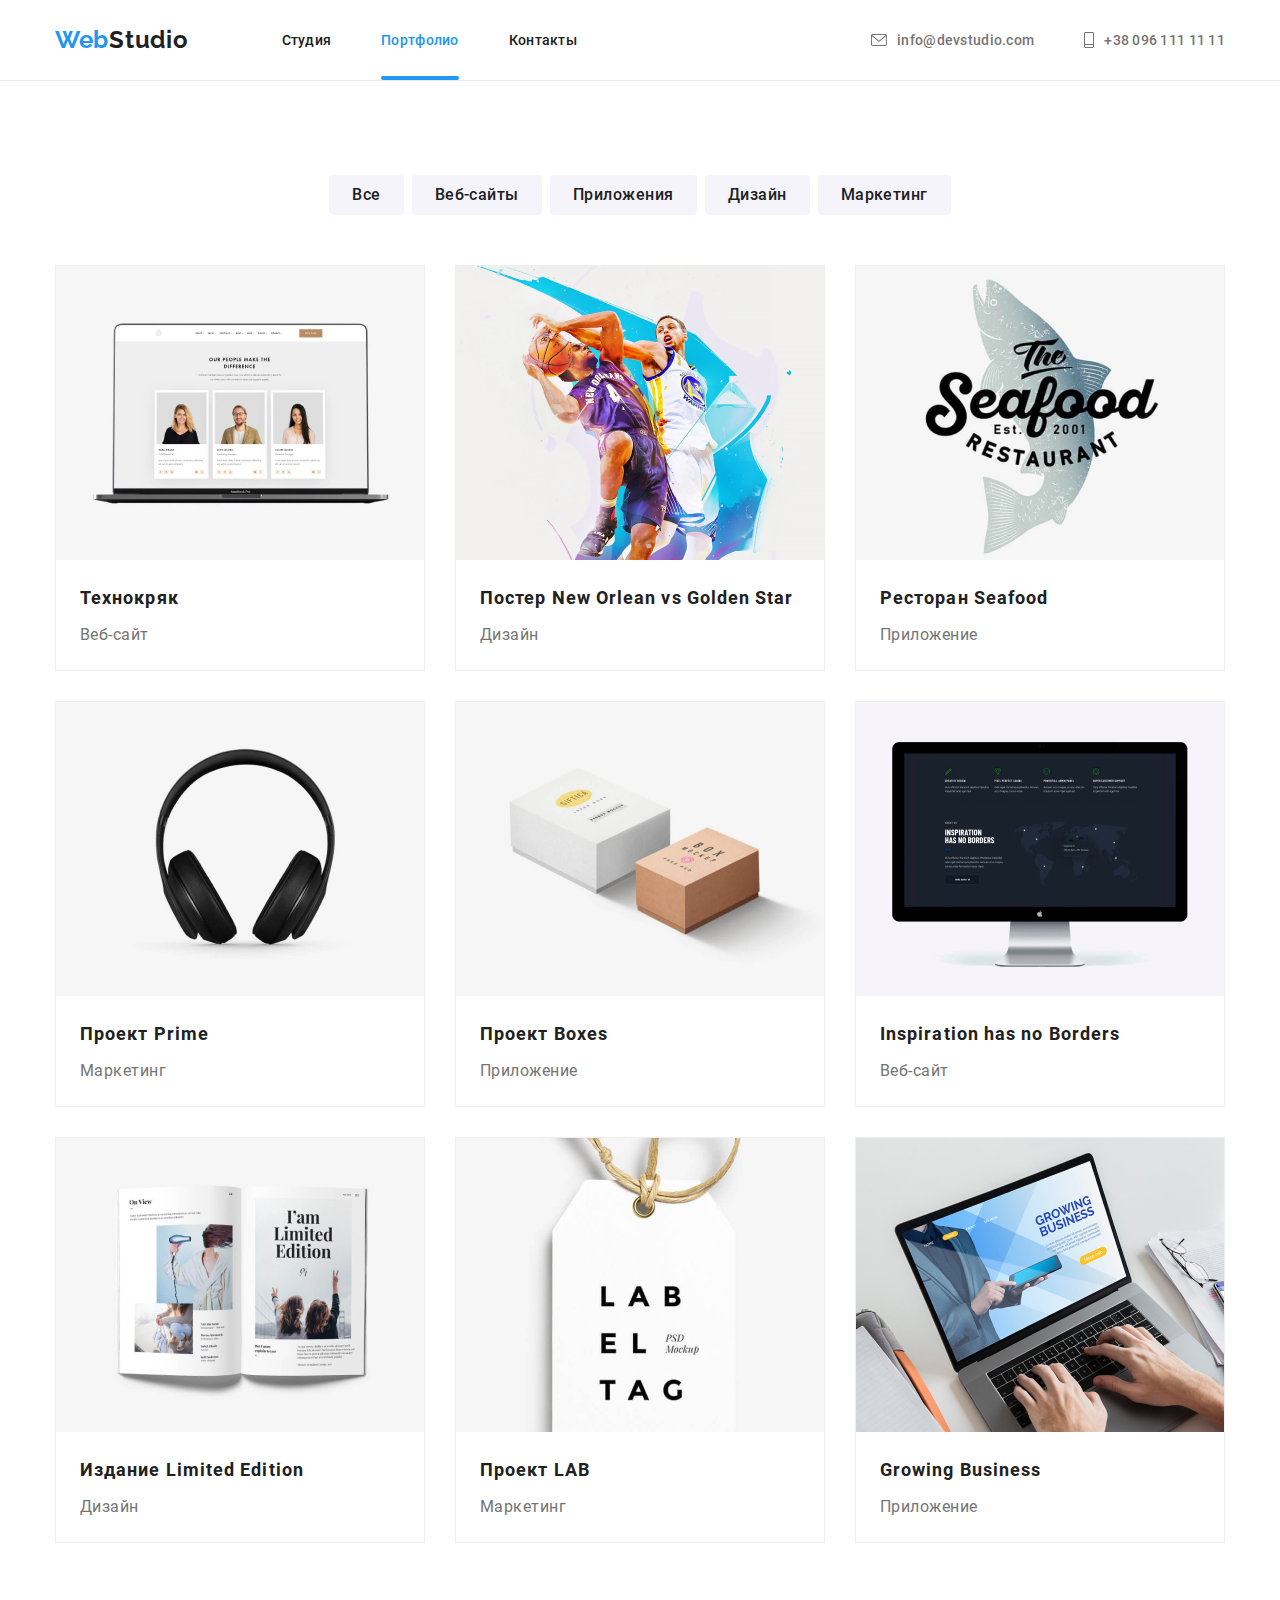
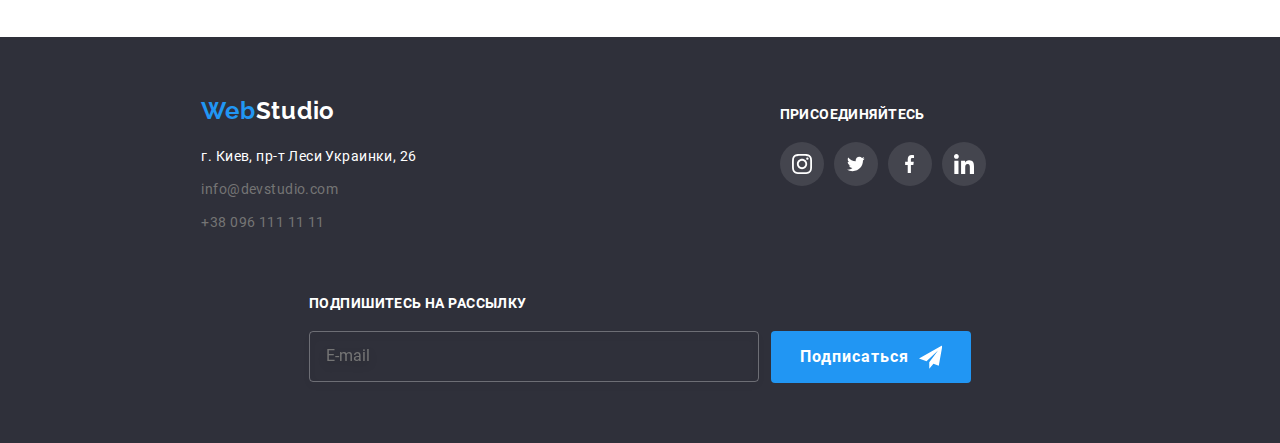
==== portfolio.html @ 4fb10fbd "footer?" ====
<!DOCTYPE html>
<html lang="ru">
<head>
    <meta charset="UTF-8">
    <meta name="viewport" content="width=device-width, initial-scale=1.0">
    <title>Портфолио</title>
    <link rel="stylesheet" href="https://cdnjs.cloudflare.com/ajax/libs/modern-normalize/1.0.0/modern-normalize.min.css">
    <link rel="preconnect" href="https://fonts.gstatic.com">
    <link
        href="https://fonts.googleapis.com/css2?family=Raleway:wght@700&family=Roboto:ital,wght@0,400;0,500;0,700;1,900&display=swap"
        rel="stylesheet">
    <link rel="stylesheet" href="https://cdnjs.cloudflare.com/ajax/libs/animate.css/4.1.1/animate.min.css" />
    
    <link rel="stylesheet" href="./css/main.min.css">
</head>
<body>
    <!-- headbar -->
    <header class="page-header page-header__border-portfolio">
        <div class="container-centering page-header__container-centering">
            <nav class="navigation">
                <a href="./index.html" class="logo navigation__logo-padding  animate__fadeInDown"> <span class="logo__icon">Web</span>Studio</a>
    
                <ul class="site-nav list">
                    <li class="site-nav__item">
                        <a class="site-nav__link" href="./index.html">Студия</a>
    
                    </li>
                    <li class="site-nav__item">
                        <a href="./portfolio.html" class="site-nav__link site-nav__link--current">Портфолио</a>
                    </li>
                    <li class="site-nav__item">
                        <a href="" class="site-nav__link">Контакты</a>
                    </li>
                </ul>
            </nav>
            <ul class="contacts-list list">
                <li class="contacts-list__item">
                    <a class="contacts-list__link" href="mailto:info@devstudio.com">
                        <svg class="contacts-list__icon-mail">
                            <use href="./img/sprite-icon.svg#icon-envelope"></use>
                        </svg>
                        info@devstudio.com
                    </a>
                </li>
                <li class="contacts-list__item">
    
                    <a class="contacts-list__link" href="tel:+380961111111">
                        <svg class="contacts-list__icon-tel">
                            <use href="./img/sprite-icon.svg#icon-tel"></use>
                        </svg>
                        +38 096 111 11 11</a>
                </li>
            </ul>
        </div>
    
    
    
    
    </header>
    <main>
        
        <h1 class="hide-title"></h1>
        <section class="portfolio-section">
            <div class="container-centering">
        <!-- filter portfolio -->
        
        <ul class="filter-list list">     
            <li class="filter-list__item">
                <button type="button" class="filter-list__btn">Все</button>
            </li>
            <li class="filter-list__item">
                <button type="button" class="filter-list__btn">Веб-сайты</button>
            </li>
            <li class="filter-list__item">
                <button type="button" class="filter-list__btn">Приложения</button>
            </li>
            <li class="filter-list__item">
                <button type="button" class="filter-list__btn">Дизайн</button>
            </li>
            <li class="filter-list__item">
                <button type="button" class="filter-list__btn">Маркетинг</button>
            </li>
        </ul>
        
        
        <!-- section portfolio -->
    <ul class="portfolio list">
            
        <li class="portfolio__card">
            <a class="portfolio__link" href="">
                <div class="portfolio__container">
                        <img  src="./portfolio/techno.jpg" alt="Ноутбук с людьми разными людьми на екране" width="370" height="294">
                         <div class="portfolio__text-container">  
                            <p class="portfolio__text">
                                Технокряк это современная площадка распространения коронавируса. Компании используют эту платформу для цифрового
                                шпионажа и атак на защищённые сервера конкурентов.
                            </p>
                        </div>
                </div>
                    <div class="portfolio__packing">
                        <h2 class="portfolio__card-title">Технокряк</h2>
                        <p class="portfolio__card-text ">Веб-сайт</p>
                    </div>
                
            </a>
        </li>

            <li class="portfolio__card"> 
                <a class="portfolio__link" href="">
                    <div class="portfolio__container">
                            <img src="./portfolio/poster.jpg" alt="Постер с 2-мя баскетболистами"
                             width="370" height="294">
                            <div class="portfolio__text-container">
                                <p class="portfolio__text">
                                    Технокряк это современная площадка распространения коронавируса. Компании используют эту платформу для цифрового
                                    шпионажа и атак на защищённые сервера конкурентов.
                                </p>
                            </div>
                    </div>
                        <div class="portfolio__packing">
                            <h2 class="portfolio__card-title">Постер New Orlean vs Golden Star</h2>
                            <p class="portfolio__card-text ">Дизайн</p>
                        </div>
                    
                </a>
            </li>

            <li class="portfolio__card">
                <a class="portfolio__link" href="">
                    <div class="portfolio__container">
                        <img src="./portfolio/restourant.jpg"alt="Логотип Ресторана"
                         width="370" height="294">
                        <div class="portfolio__text-container">
                            <p class="portfolio__text">
                                Технокряк это современная площадка распространения коронавируса. Компании используют эту платформу для цифрового
                                шпионажа и атак на защищённые сервера конкурентов.
                            </p>
                        </div>
                    </div>
                        <div class="portfolio__packing">
                            <h2 class="portfolio__card-title">Ресторан Seafood</h2>
                            <p class="portfolio__card-text ">Приложение</p>
                        </div>
                </a>
            </li>

            <li class="portfolio__card"> 
                <a class="portfolio__link" href="">
                    <div class="portfolio__container">
                        <img src="./portfolio/Prime.jpg" alt="Наушники" width="370" height="294">
                            <div class="portfolio__text-container">
                                <p class="portfolio__text">
                                    Технокряк это современная площадка распространения коронавируса. Компании используют эту платформу для цифрового
                                    шпионажа и атак на защищённые сервера конкурентов.
                                </p>
                            </div>
                    </div>

                            <div class="portfolio__packing">
                                <h2 class="portfolio__card-title">Проект Prime</h2>
                                <p class="portfolio__card-text ">Маркетинг</p>
                            </div>
                    
                </a>
            </li>

            <li class="portfolio__card"> 
                <a class="portfolio__link" href="">
                    <div class="portfolio__container">
                        <img src="./portfolio/boxes.jpg" alt="Две коробки" width="370" height="294">
                            <div class="portfolio__text-container">
                                <p class="portfolio__text">
                                    Технокряк это современная площадка распространения коронавируса. Компании используют эту платформу для цифрового
                                    шпионажа и атак на защищённые сервера конкурентов.
                                </p>
                            </div>
                    </div>
                    <div class="portfolio__packing">
                        <h2 class="portfolio__card-title">Проект Boxes</h2>
                        <p class="portfolio__card-text ">Приложение</p>
                    </div>
                </a>
            </li>

            <li class="portfolio__card">
                <a class="portfolio__link" href="">
                    <div class="portfolio__container">
                        <img src="./portfolio/ispiration.jpg" alt="Компютер с веб сайтом" width="370" height="294">
                            <div class="portfolio__text-container">
                                <p class="portfolio__text">
                                    Технокряк это современная площадка распространения коронавируса. Компании используют эту платформу для цифрового
                                    шпионажа и атак на защищённые сервера конкурентов.
                                </p>
                            </div>
                    </div>
                    <div class="portfolio__packing">
                        <h2 class="portfolio__card-title">Inspiration has no Borders</h2>
                        <p class="portfolio__card-text ">Веб-сайт</p>
                    </div>
                </a>
            </li>

            <li class="portfolio__card">
                <a class="portfolio__link" href="">
                    <div class="portfolio__container">
                    <img src="./portfolio/limited_edition.jpg" alt="Журнал Limited Edition" width="370" height="294">
                        <div class="portfolio__text-container">
                            <p class="portfolio__text">
                                Технокряк это современная площадка распространения коронавируса. Компании используют эту платформу для цифрового
                                шпионажа и атак на защищённые сервера конкурентов.
                            </p>
                        </div>
                    </div>

                    <div class="portfolio__packing">
                        <h2 class="portfolio__card-title">Издание Limited Edition</h2>
                        <p class="portfolio__card-text ">Дизайн</p>
                    </div>
                </a>
            </li>

            <li class="portfolio__card">
                 <a class="portfolio__link" href="">
                    <div class="portfolio__container">
                        <img src="./portfolio/LAB.jpg" alt="Бирка на веревке" width="370" height="294">
                            <div class="portfolio__text-container">
                                <p class="portfolio__text">
                                    Технокряк это современная площадка распространения коронавируса. Компании используют эту платформу для цифрового
                                    шпионажа и атак на защищённые сервера конкурентов.
                                </p>
                            </div>
                    </div>
                    <div class="portfolio__packing">
                        <h2 class="portfolio__card-title">Проект LAB</h2>
                        <p class="portfolio__card-text ">Маркетинг</p>
                    </div>

                </a>
            </li>
            
            <li class="portfolio__card">
                <a class="portfolio__link" href="">
                    <div class="portfolio__container">
                        <img src="./portfolio/Growing-business.jpg" alt="Человек взаимодействует с комютером" width="370" height="294">
                            <div class="portfolio__text-container">
                                <p class="portfolio__text">
                                    Технокряк это современная площадка распространения коронавируса. Компании используют эту платформу для цифрового
                                    шпионажа и атак на защищённые сервера конкурентов.
                                </p>
                            </div>
                    </div>
                    <div class="portfolio__packing">
                        <h2 class="portfolio__card-title">Growing Business</h2>
                        <p class="portfolio__card-text ">Приложение</p>
                    </div>
                </a>
            </li>
        </ul>
        </div>
</section>
    </main>

    
    <footer class="footer">
        <div class="container-centering footer__container-align footer__align">
            <div class="footer__range">
                <a href="index.html" class="logo footer__logo"> <span class="logo__icon">Web</span><span
                        class="logo__icon-ft">Studio</span></a>
    
                <address class="contacts-ft">
                    <p class="contacts-ft__address">г. Киев, пр-т Леси Украинки, 26</p>
                    <ul class="contacts-ft list">
                        <li class="contacts-ft__item">
                            <a class="contacts-ft__info" href="mailto:info@devstudio.com">info@devstudio.com</a>
                        </li>
    
                        <li class="contacts-ft__item">
                            <a class="contacts-ft__info" href="tel:+380961111111">+38 096 111 11 11</a>
                        </li>
                    </ul>
    
                </address>
            </div>
    
    
    
    
            <div class="social-ft__range">
                <b class="social-ft__title">Присоединяйтесь</b>
                <ul class="social-ft list">
                    <li class="social-ft__item">
                        <a class="social-ft__link" href="">
                            <svg class="social-ft__icon" width="20" height="20">
                                <use href="./img/sprite-icon.svg#icon-ft-instagram"></use>
                            </svg>
                        </a>
                    </li>
                    <li class="social-ft__item">
                        <a class="social-ft__link" href="">
                            <svg class="social-ft__icon" width="20" height="16">
                                <use href="./img/sprite-icon.svg#icon-ft-twitter"></use>
                            </svg>
                        </a>
                    </li>
                    <li class="social-ft__item">
                        <a class="social-ft__link" href="">
                            <svg class="social-ft__icon" width="10" height="20">
                                <use href="./img/sprite-icon.svg#icon-ft-facebook"></use>
                            </svg></a>
                    </li>
                    <li class="social-ft__item">
                        <a class="social-ft__link" href="">
                            <svg class="social-ft__icon" width="20" height="20">
                                <use href="./img/sprite-icon.svg#icon-ft-linkedin"></use>
                            </svg>
                        </a>
                    </li>
                </ul>
            </div>
    
            <div class="subscribe">
                <b class="subscribe__title">Подпишитесь на рассылку</b>
                <form class="subscribe__form">
    
                    <input class="subscribe__input" type="email" name="email" id="subscribe" placeholder="E-mail" required>
                    <button class="subscribe__btn" type="submit">Подписаться
                        <svg class="subscribe__icon-send" width="24" height="24">
                            <use href="./img/sprite-icon.svg#icon-send"></use>
                        </svg>
                    </button>
    
                </form>
            </div>
        </div>
    </footer>
</body>
</html>
---- css/main.min.css ----
*,::after,::before{box-sizing:border-box}html{line-height:1.15;-webkit-text-size-adjust:100%}body{margin:0}main{display:block}h1{font-size:2em;margin:0.67em 0}hr{box-sizing:content-box;height:0;overflow:visible}pre{font-family:monospace, monospace;font-size:1em}a{background-color:transparent}abbr[title]{border-bottom:none;text-decoration:underline;text-decoration:underline dotted}b,strong{font-weight:bolder}code,kbd,samp{font-family:monospace, monospace;font-size:1em}small{font-size:80%}sub,sup{font-size:75%;line-height:0;position:relative;vertical-align:baseline}sub{bottom:-0.25em}sup{top:-0.5em}img{border-style:none}button,input,optgroup,select,textarea{font-family:inherit;font-size:100%;line-height:1.15;margin:0}button,input{overflow:visible}button,select{text-transform:none}[type="button"],[type="reset"],[type="submit"],button{-webkit-appearance:button}[type="button"]::-moz-focus-inner,[type="reset"]::-moz-focus-inner,[type="submit"]::-moz-focus-inner,button::-moz-focus-inner{border-style:none;padding:0}[type="button"]:-moz-focusring,[type="reset"]:-moz-focusring,[type="submit"]:-moz-focusring,button:-moz-focusring{outline:1px dotted ButtonText}fieldset{padding:0.35em 0.75em 0.625em}legend{box-sizing:border-box;color:inherit;display:table;max-width:100%;padding:0;white-space:normal}progress{vertical-align:baseline}textarea{overflow:auto}[type="checkbox"],[type="radio"]{box-sizing:border-box;padding:0}[type="number"]::-webkit-inner-spin-button,[type="number"]::-webkit-outer-spin-button{height:auto}[type="search"]{-webkit-appearance:textfield;outline-offset:-2px}[type="search"]::-webkit-search-decoration{-webkit-appearance:none}::-webkit-file-upload-button{-webkit-appearance:button;font:inherit}details{display:block}summary{display:list-item}template{display:none}[hidden]{display:none}@font-face{font-family:"Roboto";font-style:normal;font-weight:400;src:url("../fonts/roboto-v20-cyrillic-regular.eot");src:local(""),url("../fonts/roboto-v20-cyrillic-regular.eot?#iefix") format("embedded-opentype"),url("../fonts/roboto-v20-cyrillic-regular.woff2") format("woff2"),url("../fonts/roboto-v20-cyrillic-regular.woff") format("woff"),url("../fonts/roboto-v20-cyrillic-regular.ttf") format("truetype"),url("../fonts/roboto-v20-cyrillic-regular.svg#Roboto") format("svg")}@font-face{font-family:"Roboto";font-style:normal;font-weight:500;src:url("/fonts/roboto-v20-cyrillic-500.eot");src:local(""),url("../fonts/roboto-v20-cyrillic-500.eot?#iefix") format("embedded-opentype"),url("../fonts/roboto-v20-cyrillic-500.woff2") format("woff2"),url("../fonts/roboto-v20-cyrillic-500.woff") format("woff"),url("../fonts/roboto-v20-cyrillic-500.ttf") format("truetype"),url("../fonts/roboto-v20-cyrillic-500.svg#Roboto") format("svg")}@font-face{font-family:"Roboto";font-style:normal;font-weight:700;src:url("/fonts/roboto-v20-cyrillic-700.eot");src:local(""),url("../fonts/roboto-v20-cyrillic-700.eot?#iefix") format("embedded-opentype"),url("../fonts/roboto-v20-cyrillic-700.woff2") format("woff2"),url("../fonts/roboto-v20-cyrillic-700.woff") format("woff"),url("../fonts/roboto-v20-cyrillic-700.ttf") format("truetype"),url("../fonts/roboto-v20-cyrillic-700.svg#Roboto") format("svg")}@font-face{font-family:"Roboto";font-style:normal;font-weight:900;src:url("../fonts/roboto-v20-cyrillic-900.eot");src:local(""),url("../fonts/roboto-v20-cyrillic-900.eot?#iefix") format("embedded-opentype"),url("../fonts/roboto-v20-cyrillic-900.woff2") format("woff2"),url("../fonts/roboto-v20-cyrillic-900.woff") format("woff"),url("../fonts/roboto-v20-cyrillic-900.ttf") format("truetype"),url("../fonts/roboto-v20-cyrillic-900.svg#Roboto") format("svg")}@font-face{font-family:"Raleway";font-style:normal;font-weight:700;src:url("../fonts/raleway-v19-cyrillic-700.eot");src:local(""),url("../fonts/raleway-v19-cyrillic-700.eot?#iefix") format("embedded-opentype"),url("../fonts/raleway-v19-cyrillic-700.woff2") format("woff2"),url("../fonts/raleway-v19-cyrillic-700.woff") format("woff"),url("../fonts/raleway-v19-cyrillic-700.ttf") format("truetype"),url("../fonts/raleway-v19-cyrillic-700.svg#Raleway") format("svg")}:root{--general-color-text: #757575;--title-text-color: #212121;--accent-color: #2196f3;--contacts-color: rgba(255, 255, 255, 0.6);--background-color-blue: #2f303a;--text-title-white: #ffffff;--bgc-button: #e5e5e5;--bgc-team: #f5f4fa;--social-icon: #afb1b8;--timing-function: cubic-bezier(0.4, 0, 0.2, 1);--timing250ms: 250ms;--bgc-portfolio-text: rgba(33, 150, 243, 0.9);--border-modal: 1px solid rgba(33, 33, 33, 0.2);--overlay-gradient: linear-gradient(
    to right,
    rgba(47, 48, 58, 0.4),
    rgba(47, 48, 58, 0.4)
  );--hero-btn-shadow: box-shadow 0px 4px 4px rgba(0, 0, 0, 0.15);--product-work__container-bgc: rgba(47, 48, 58, 0.8);--main-font-roboto: roboto, sans-serif;--logo-font-releway: raleway, sans-serif}.visually-hidden{position:absolute !important;clip:rect(1px 1px 1px 1px);clip:rect(1px, 1px, 1px, 1px);padding:0 !important;border:0 !important;height:1px !important;width:1px !important;overflow:hidden}.list{list-style:none}img{display:block}h1,h2,h3,h4,h5,h6,p{margin:0}ul,ol{margin:0;padding:0}link{text-decoration:none}.qualities,.product-work,.team-section,.portfolio-section,.clients{padding-top:94px;padding-bottom:94px}body{background-color:#ffffff;color:var(--general-color-text);font-family:var(--main-font-roboto);letter-spacing:0.03em}button{font-family:inherit}.container-centering{text-align:center;margin-right:auto;margin-left:auto;padding-left:15px;padding-right:15px}.container-centering__hero{max-width:696px}@media screen and (min-width: 320px){.container-centering{width:320px}}@media screen and (min-width: 480px){.container-centering{width:480px}}@media screen and (min-width: 768px){.container-centering{width:768px}}@media screen and (min-width: 1200px){.container-centering{width:1200px}}.page-header__container-centering{display:flex;justify-content:space-between;text-align:left;align-items:center}.hero__title{font-size:44px;font-weight:900;line-height:1.364;letter-spacing:.06em;color:var(--text-title-white);text-transform:uppercase;margin-top:0px;margin-bottom:30px}.product-work__title,.team-section__title,.clients__title{color:var(--title-text-color);font-size:36px;font-weight:700;line-height:1.167;letter-spacing:.03em;text-align:center}@media screen and (min-width: 320px){.product-work__title,.team-section__title,.clients__title{margin-top:0px;margin-bottom:30px}}@media screen and (min-width: 1200px){.product-work__title,.team-section__title,.clients__title{margin-top:0px;margin-bottom:50px}}.social-ft__title,.subscribe__title{display:inline-block;font-size:14px;font-weight:700;line-height:1.143;letter-spacing:.03em;text-transform:uppercase;color:var(--text-title-white);margin-bottom:20px}.form__title{display:block;width:100%;font-size:20px;font-weight:700;line-height:1.15;letter-spacing:.03em;text-align:center;color:var(--title-text-color);margin-bottom:30px}.portfolio__card-title{color:var(--title-text-color);font-size:18px;font-weight:700;line-height:2;letter-spacing:.06em;margin-bottom:4px;margin-top:0}.qualities-list__title{font-size:14px;font-weight:700;line-height:1.143;letter-spacing:.03em;text-transform:uppercase;color:var(--title-text-color);margin-top:30px;margin-bottom:10px}.logo{color:#212121;font-family:var(--logo-font-releway);font-style:normal;text-decoration:none;animation-duration:2000ms}@media screen and (min-width: 1200px){.logo{font-size:26px;font-weight:700;line-height:1.192;letter-spacing:.03em}}@media screen and (min-width: 320px){.logo{font-size:24px;font-weight:700;line-height:1.167;letter-spacing:.03em}}.logo:hover,.logo:focus{color:var(--accent-color)}.logo__icon{color:var(--accent-color)}.navigation__logo-padding{padding-top:24px;padding-bottom:25px}.logo__icon-ft{color:var(--text-title-white)}.footer__logo{display:inline-block;margin-top:0px;margin-bottom:20px}.social-list{display:flex;justify-content:center}.social-list__item{width:44px;height:44px}.social-list__item:not(:last-child){margin-right:10px}.social-list__link{display:flex;justify-content:center;align-items:center;width:100%;height:100%;color:var(--social-icon);border-radius:50%;transition:color var(--timing-function) var(--timing250ms),background-color var(--timing-function) var(--timing250ms)}.social-list__link:hover,.social-list__link:focus{background-color:var(--accent-color);color:var(--text-title-white)}.social-list__social-icon{fill:currentColor}@media screen and (min-width: 320px){.social-ft{display:flex;justify-content:center}}@media screen and (min-width: 1200px){.social-ft{display:flex}}@media screen and (min-width: 320px){.social-ft__range{margin-bottom:60px}}@media screen and (min-width: 1200px){.social-ft__range{margin-right:93px}}.social-ft__item{width:44px;height:44px}.social-ft__item:not(:last-child){margin-right:10px}.social-ft__link{display:flex;justify-content:center;align-items:center;width:100%;height:100%;background-color:rgba(255,255,255,0.1);color:var(--text-title-white);border-radius:50%;transition:background-color var(--timing-function) var(--timing250ms)}.social-ft__link:hover,.social-ft__link:focus{background-color:var(--accent-color)}.social-ft__icon{fill:currentColor}.contacts-list{font-size:14px;font-weight:500;line-height:1.143;letter-spacing:.02em;display:flex;margin-left:auto}.contacts-list__item:not(:last-child){margin-right:50px}.contacts-list__link{display:flex;align-items:center;color:var(--general-color-text);text-decoration:none;padding-top:24px;padding-bottom:25px;transition:color var(--timing-function) var(--timing250ms)}.contacts-list__link:hover,.contacts-list__link:focus{color:var(--accent-color)}.contacts-list__icon-tel,.contacts-list__icon-mail{fill:currentColor;margin-right:10px}.contacts-list__icon-mail{width:16px;height:12px}.contacts-list__icon-tel{width:10px;height:16px}.contacts-ft__address{color:var(--text-title-white);font-style:normal;font-size:14px;font-weight:400;line-height:1.714;letter-spacing:.03em;margin-bottom:9px;margin-top:0px}@media screen and (max-width: 1199px){.contacts-ft__address{margin-bottom:8px}}.contacts-ft__info{color:var(--general-color-text);font-style:normal;font-size:14px;font-weight:400;line-height:1.714;letter-spacing:.03em;text-decoration:none}.contacts-ft__item:first-child{display:block;margin-bottom:9px}@media screen and (max-width: 1199px){.contacts-ft__item:first-child:first-child{margin-bottom:8px}}.modal__close{display:flex;justify-content:center;align-items:center;position:absolute;top:6px;right:8px;padding:0;width:30px;height:30px;background-color:var(--text-title-white);border:1px solid rgba(0,0,0,0.1);border-radius:50%;cursor:pointer;transition:var(--timing250ms) var(--timing-function)}.modal__icon-close{transition:var(--timing250ms) var(--timing-function)}.modal__icon-close:hover,.modal__icon-close:focus{fill:var(--accent-color)}.form__send-btn{width:200px;display:block;font-size:16px;font-weight:700;line-height:1.875;letter-spacing:.03em;display:flex;justify-content:center;align-self:center;letter-spacing:0.06em;color:var(--text-title-white);background-color:var(--accent-color);padding:10px 55px;border-radius:4px;cursor:pointer;border:transparent;transition:box-shadow var(--timing-function) var(--timing250ms)}.form__send-btn:hover,.form__send-btn:focus{box-shadow:0px 4px 4px rgba(0,0,0,0.15)}@media screen and (min-width: 320px){.subscribe{display:flex;flex-direction:column}}.subscribe__btn{font-size:16px;font-weight:700;line-height:1.875;letter-spacing:.06em;display:flex;justify-content:center;align-items:center;color:var(--text-title-white);background-color:var(--accent-color);border:1px solid transparent;border-radius:4px;padding:10px 28px;cursor:pointer;transition:box-shadow var(--timing250ms) var(--timing-function);width:200px}@media screen and (max-width: 1199px){.subscribe__btn{margin-top:20px}}.subscribe__btn:hover,.subscribe__btn:focus{box-shadow:0px 4px 4px rgba(0,0,0,0.15)}.subscribe__icon-send{fill:currentColor;margin-left:10px}@media screen and (min-width: 320px){.subscribe__form{display:flex;flex-direction:column;align-items:center}}@media screen and (min-width: 1200px){.subscribe__form{display:flex;flex-direction:row}}.subscribe__input{background-color:transparent;padding-top:15px;padding-bottom:15px;padding-left:16px;margin-right:12px;border:1px solid rgba(255,255,255,0.3);filter:drop-shadow(0px 4px 4px rgba(0,0,0,0.15));border-radius:4px;cursor:pointer;color:var(--text-title-white);outline:none}@media screen and (min-width: 320px){.subscribe__input{width:100%}}@media screen and (min-width: 768px){.subscribe__input{width:450px}}@media screen and (min-width: 1200px){.subscribe__input{min-width:358px}}.filter-list{display:flex;justify-content:center;margin-bottom:50px}.filter-list__btn{color:var(--title-text-color);background-color:var(--bgc-team);font-size:16px;font-weight:500;line-height:1.625;letter-spacing:.03em;display:inline-block;border:1px solid transparent;border-radius:4px;padding:6px 22px;cursor:pointer;transition:color var(--timing-function) var(--timing250ms),background-color var(--timing-function) var(--timing250ms)}.filter-list__btn:hover,.filter-list__btn:focus{background-color:var(--accent-color);color:var(--text-title-white);box-shadow:0px 3px 1px rgba(0,0,0,0.1),0px 1px 2px rgba(0,0,0,0.08),0px 2px 2px rgba(0,0,0,0.12)}.filter-list__item:not(:last-child){margin-right:8px}.page-header__border-portfolio{border-bottom:1px solid #ececec}.hero{background-color:var(--background-color-blue);text-align:center;padding-top:200px;padding-bottom:200px}.hero__overlay{max-width:1600px;height:600px;margin-left:auto;margin-right:auto;background-image:var(--overlay-gradient),url("../img/hero/bgi-hero.jpg");background-position:center;background-repeat:no-repeat}.navigation{display:flex;justify-content:center;align-items:center}.site-nav{display:flex;margin-left:93px}.site-nav__link{display:block;position:relative;color:var(--title-text-color);font-size:14px;font-weight:500;line-height:1.143;letter-spacing:.02em;text-decoration:none;padding-top:32px;padding-bottom:32px;transition:color var(--timing-function) var(--timing250ms)}.site-nav__link--current::after{content:"";display:block;width:100%;height:4px;background-color:var(--accent-color);position:absolute;left:0;bottom:0;border-radius:2px;transition:var(--timing250ms) var(--timing-function)}.site-nav__link--current:hover::after{transform:scaleX(1.5)}.site-nav__link:hover,.site-nav__link:focus{color:var(--accent-color)}.site-nav__link--current{color:var(--accent-color);text-decoration:none;font-size:14px;font-weight:500;line-height:1.143;letter-spacing:.02em}.site-nav__item:not(:last-child){margin-right:50px}@media screen and (min-width: 768px){.qualities-list{display:flex;flex-wrap:wrap;margin:-15px}}.qualities-list__item{width:100%}@media screen and (min-width: 768px){.qualities-list__item{width:calc((100% - 2 * 30px) / 2);margin:15px}}@media screen and (min-width: 1200px){.qualities-list__item{width:calc((100% - 4 * 30px) / 4);margin:15px}}@media screen and (max-width: 767px){.qualities-list__item:not(:last-child){margin-bottom:30px}}.qualities-list__icon{display:flex;justify-content:center;align-items:center;background-color:var(--bgc-team);border-radius:4px;width:100%;height:120px;text-align:center}.qualities-list__text{font-size:14px;font-weight:400;line-height:1.714;letter-spacing:.03em;margin-top:0;margin-bottom:0}@media screen and (max-width: 1199px){.product-work{display:none}}.product-work__list{display:flex;margin:-15px}.product-work__item{position:relative;margin:15px}.product-work__container{position:absolute;left:0px;bottom:0px;padding:27px 82px;background:var(--product-work__container-bgc);width:100%}.product-work__info{font-size:14px;font-weight:400;line-height:1.143;letter-spacing:.03em;text-align:center;text-transform:uppercase;margin-top:0px;margin-bottom:0px;color:var(--text-title-white)}.team-section{background-color:var(--bgc-team)}@media screen and (min-width: 768px){.team-list{display:flex;flex-wrap:wrap;margin:-15px}}.team-list__item{background-color:#fff;width:100%;margin:15px;box-shadow:0px 1px 3px rgba(0,0,0,0.12),0px 1px 1px rgba(0,0,0,0.14),0px 2px 1px rgba(0,0,0,0.2);border-radius:0px 0px 4px 4px}@media screen and (min-width: 320px){.team-list__item{margin:0 0 30px}}@media screen and (min-width: 768px){.team-list__item{width:calc((100% - 2 * 30px) / 2);margin:15px}}@media screen and (min-width: 1200px){.team-list__item{width:calc((100% - 4 * 30px) / 4);margin:15px}}.team-list__img-range{margin-top:0px;margin-bottom:0px}@media screen and (min-width: 320px){.team-list__packing-studio{padding:23px 30px 18px}}@media screen and (min-width: 480px){.team-list__packing-studio{padding:30px 122px 24px}}@media screen and (min-width: 768px){.team-list__packing-studio{padding:30px 74px 24px}}@media screen and (min-width: 1200px){.team-list__packing-studio{padding:30px 32px}}.team-list__member{font-size:16px;font-weight:500;line-height:1.188;letter-spacing:.03em;color:var(--title-text-color);margin-top:0px;margin-bottom:10px}.team-list__function{font-weight:400;font-size:16px;line-height:1.19;margin-top:0px;margin-bottom:16px}@media screen and (min-width: 360px){.clients-list{display:flex;flex-wrap:wrap;margin:-15px}}.clients-list__item{width:100%;height:90px;margin:15px}@media screen and (max-width: 479px){.clients-list__item{margin:0;margin-bottom:30px}}@media screen and (min-width: 480px){.clients-list__item{width:calc((100% - 2 * 30px) / 2)}}@media screen and (min-width: 480px) and (min-width: 768px){.clients-list__item{width:calc((100% - 3 * 30px) / 3)}}@media screen and (min-width: 480px) and (min-width: 768px) and (min-width: 1200px){.clients-list__item{width:calc((100% - 6 * 30px) / 6)}}.clients-list__link{display:flex;justify-content:center;align-items:center;color:var(--social-icon);width:100%;height:100%;border:1px solid #afb1b8;border-radius:4px;transition:color var(--timing-function) var(--timing250ms),border var(--timing-function) var(--timing250ms)}.clients-list__link:hover,.clients-list__link:focus{color:var(--accent-color);border:1px solid var(--accent-color);border-radius:4px}.clients-list__icon{fill:currentColor}.portfolio{display:flex;flex-wrap:wrap}.portfolio__card{width:370px;margin-right:30px;margin-bottom:30px;border:1px solid #eeeeee}.portfolio__card:nth-child(3n){margin-right:0px}.portfolio__card:nth-last-child(-n+3){margin-bottom:0px}.portfolio__link{display:block;text-decoration:none}.portfolio__link:hover,.portfolio__link:focus{box-shadow:0px 1px 1px rgba(0,0,0,0.12),0px 4px 4px rgba(0,0,0,0.06),1px 4px 6px rgba(0,0,0,0.16)}.portfolio__link:visited{color:var(--general-color-text)}.portfolio__container{position:relative;overflow:hidden}.portfolio__text-container{display:block;position:absolute;top:0;left:0;padding:63px 24px;width:100%;height:100%;transition:var(--timing250ms) var(--timing-function);transform:translateY(100%);background-color:var(--bgc-portfolio-text)}.portfolio__card:hover .portfolio__text-container{transform:translateY(0%)}.portfolio__text{text-align:left;position:absolute;margin-bottom:0px;margin-top:0px;font-weight:400;font-size:18px;line-height:1.56;color:var(--text-title-white)}.portfolio__packing{padding:20px 24px;text-align:left}.portfolio__card-text{font-weight:400;font-size:16px;line-height:1.87;margin:0}.footer{background-color:var(--background-color-blue);padding-top:60px;padding-bottom:60px}@media screen and (min-width: 768px){.footer__align{display:flex;flex-wrap:wrap;justify-content:space-around}}@media screen and (min-width: 1200px){.footer__align{display:flex;align-items:baseline;text-align:left;margin-bottom:0px}}@media screen and (min-width: 320px){.footer__range{margin-bottom:60px}}@media screen and (min-width: 1200px){.footer__range{margin-right:70px}}.backdrop{position:fixed;top:0;left:0;width:100%;height:100%;opacity:1;background:rgba(0,0,0,0.2);transition:opacity var(--timing250ms) var(--timing-function)}.is-hidden{opacity:0;pointer-events:none}.modal{display:block;position:absolute;top:50%;left:50%;transform:translate(-50%, -50%) scale(0.9);background-color:var(--text-title-white);transition:opacity var(--timing250ms) var(--timing-function);padding:40px;transform:translate(-50% -50%) scale(1)}.modal__button{color:var(--text-title-white);background-color:var(--accent-color);display:inline-block;box-shadow:var(--hero-btn-shadow);border:1px solid transparent;border-radius:4px;padding:10px 32px;cursor:pointer;min-width:200px}.form{display:flex;flex-direction:column}.form__field{position:relative;text-align:left;margin-bottom:28px}.form__field:focus-within .form__icon-name{fill:var(--accent-color)}.form__field:focus-within .form__label{transform:translateY(-40px) translateX(-40px)}.form__label{position:absolute;top:50%;left:40px;transform:translateY(-50%);display:block;width:100%;font-size:12px;font-weight:400;line-height:1.167;letter-spacing:.01em;cursor:pointer;transition:var(--timing250ms) var(--timing-function)}.form__icon-name{position:absolute;top:48%;left:15px;transform:translateY(-50%);transition:var(--timing250ms) var(--timing-function)}.form__input{width:100%;margin:0px;padding-top:14px;padding-bottom:14px;padding-left:41px;border:var(--border-modal);border-radius:4px;font-family:inherit;cursor:pointer;transition:border var(--timing250ms) var(--timing-function)}.form__input:focus{border:1px solid #2196f3;outline:none}.form__input:not(:placeholder-shown)+.form__input__label{transform:translateY(-40px) translateX(-40px)}.form__comments-title{display:inline-block;font-size:12px;font-weight:400;line-height:1.167;letter-spacing:.01em}.form__comments{display:block;width:100%;height:120px;padding:12px 16px;min-width:448px;min-height:120px;resize:none;border:var(--border-modal);border-radius:4px;font-family:inherit;margin-top:4px;margin-bottom:20px;cursor:pointer;transition:border var(--timing250ms) var(--timing-function)}.form__comments::placeholder{font-size:14px;font-weight:400;line-height:1.143;letter-spacing:.01em;color:rgba(117,117,117,0.5)}.form__comments:focus{border:1px solid #2196f3;outline:none}.form__policy{margin-bottom:30px}.form__policy::before{display:inline-block;content:"";width:16px;height:15px;border:2px solid var(--title-text-color);border-radius:2px;margin-right:8px;cursor:pointer;transition:var(--timing250ms) var(--timing-function)}.form__terms{color:var(--accent-color);font-size:14px;font-weight:400;line-height:1.714;letter-spacing:.03em}.form__checkbox:checked+.form__policy::before{background-color:var(--accent-color);border:transparent;background-image:url(../img/modal-form/check.svg);background-repeat:no-repeat;background-size:contain;background-position:center;transition:border var(--timing-function) var(--timing250ms)}.form__checkbox:focus+.form__policy::before{border:2px solid var(--accent-color);border-radius:2px}
/*# sourceMappingURL=main.min.css.map */
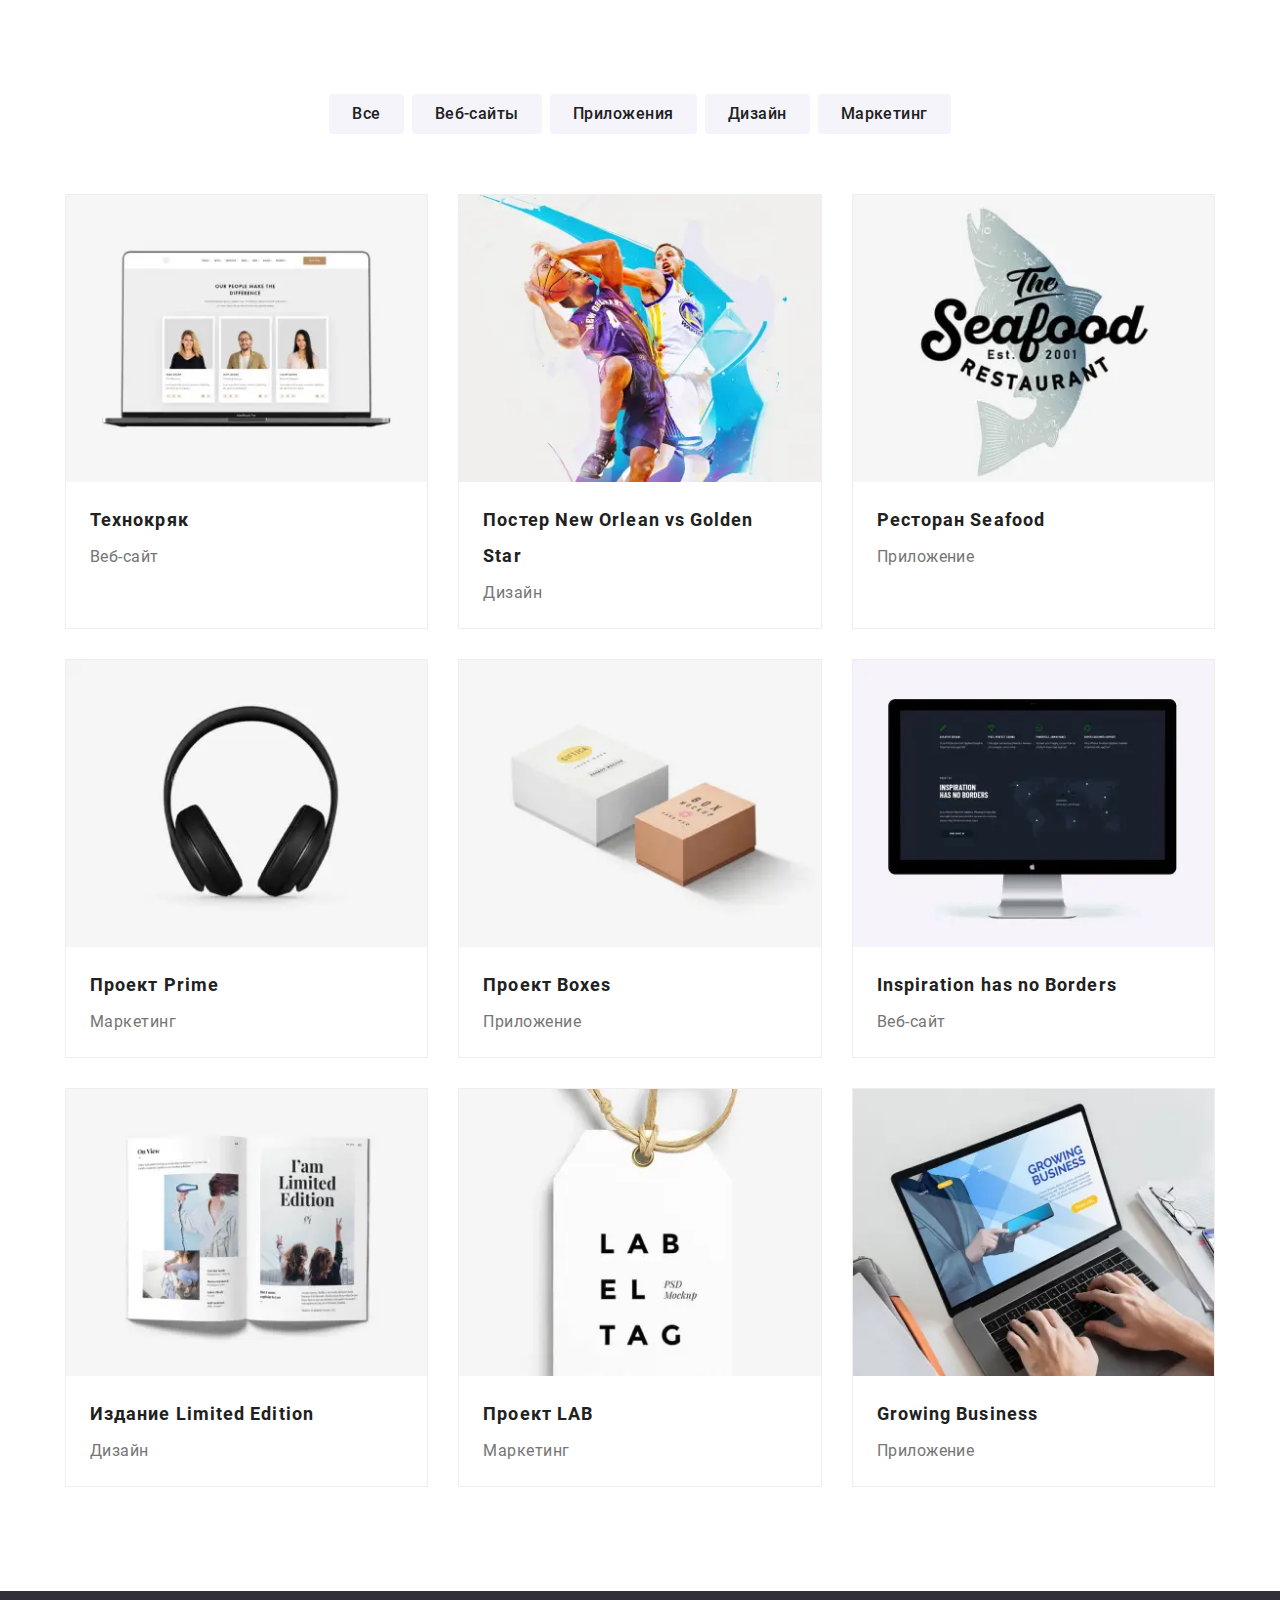
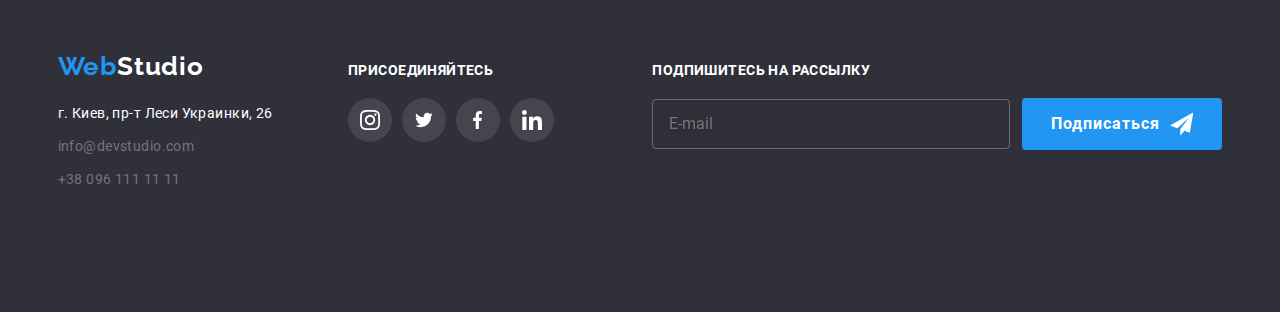
==== commit 61e3a945: "without header" ====
--- a/portfolio.html
+++ b/portfolio.html
@@ -15,7 +15,7 @@
 </head>
 <body>
     <!-- headbar -->
-    <header class="page-header page-header__border-portfolio">
+    <!-- <header class="page-header page-header__border-portfolio">
         <div class="container-centering page-header__container-centering">
             <nav class="navigation">
                 <a href="./index.html" class="logo navigation__logo-padding  animate__fadeInDown"> <span class="logo__icon">Web</span>Studio</a>
@@ -56,7 +56,7 @@
     
     
     
-    </header>
+    </header> -->
     <main>
         
         <h1 class="hide-title"></h1>
@@ -89,7 +89,22 @@
         <li class="portfolio__card">
             <a class="portfolio__link" href="">
                 <div class="portfolio__container">
-                        <img  src="./portfolio/techno.jpg" alt="Ноутбук с людьми разными людьми на екране" width="370" height="294">
+                        <picture>
+                            <source srcset="./portfolio/port1-x1@1200.webp 1x, ./portfolio/port1-x2@1200.webp 2x" media="(min-width:1200px)"
+                                type="image/webp">
+                            <source srcset="./portfolio/port1-x1@1200.jpg 1x, ./portfolio/port1-x2@1200.jpg 2x" media="(min-width:1200px)">
+                            
+                            <source srcset="./portfolio/port1-x1@768.webp 1x, ./portfolio/port1-x2@768.webp 2x" media="(min-width:768px)"
+                                type="image/webp">
+                            <source srcset="./portfolio/port1-x1@768.jpg 1x, ./portfolio/port1-x2@768.jpg 2x" media="(min-width:768px)">
+
+                            <source srcset="./portfolio/port1-x1@480.webp 1x, ./portfolio/port1-x2@480.webp 2x" media="(min-width:320px)"
+                                type="image/webp">
+                            <source srcset="./portfolio/port1-x1@480.jpg 1x, ./portfolio/port1-x2@480.jpg 2x" media="(min-width:320px)">
+
+                            <img src="./portfolio/port1-x1@480.jpg" alt="Ноутбук с людьми разными людьми на екране">
+                        </picture>
+                        
                          <div class="portfolio__text-container">  
                             <p class="portfolio__text">
                                 Технокряк это современная площадка распространения коронавируса. Компании используют эту платформу для цифрового
@@ -108,8 +123,20 @@
             <li class="portfolio__card"> 
                 <a class="portfolio__link" href="">
                     <div class="portfolio__container">
-                            <img src="./portfolio/poster.jpg" alt="Постер с 2-мя баскетболистами"
-                             width="370" height="294">
+                            <picture>
+                                <source srcset="./portfolio/port2-x1@1200.webp 1x, ./portfolio/port2-x2@1200.webp 2x" media="(min-width:1200px)"
+                                    type="image/webp">
+                                <source srcset="./portfolio/port2-x1@1200.jpg 1x, ./portfolio/port2-x2@1200.jpg 2x" media="(min-width:1200px)">
+                                
+                                <source srcset="./portfolio/port2-x1@768.webp 1x, ./portfolio/port2-x2@768.webp 2x" media="(min-width:768px)"
+                                    type="image/webp">
+                                <source srcset="./portfolio/port2-x1@768.jpg 1x, ./portfolio/port2-x2@768.jpg 2x" media="(min-width:768px)">
+                                
+                                <source srcset="./portfolio/port2-x1@480.webp 1x, ./portfolio/port2-x2@480.webp 2x" media="(min-width:320px)"
+                                    type="image/webp">
+                                <source srcset="./portfolio/port2-x1@480.jpg 1x, ./portfolio/port2-x2@480.jpg 2x" media="(min-width:320px)">
+                                <img src="./portfolio/port2-x1@480.jpg" alt="Ноутбук с людьми разными людьми на екране">
+                            </picture>
                             <div class="portfolio__text-container">
                                 <p class="portfolio__text">
                                     Технокряк это современная площадка распространения коронавируса. Компании используют эту платформу для цифрового
@@ -128,8 +155,20 @@
             <li class="portfolio__card">
                 <a class="portfolio__link" href="">
                     <div class="portfolio__container">
-                        <img src="./portfolio/restourant.jpg"alt="Логотип Ресторана"
-                         width="370" height="294">
+                        <picture>
+                            <source srcset="./portfolio/port3-x1@1200.webp 1x, ./portfolio/port3-x2@1200.webp 2x" media="(min-width:1200px)"
+                                type="image/webp">
+                            <source srcset="./portfolio/port3-x1@1200.jpg 1x, ./portfolio/port3-x2@1200.jpg 2x" media="(min-width:1200px)">
+                            
+                            <source srcset="./portfolio/port3-x1@768.webp 1x, ./portfolio/port3-x2@768.webp 2x" media="(min-width:768px)"
+                                type="image/webp">
+                            <source srcset="./portfolio/port3-x1@768.jpg 1x, ./portfolio/port3-x2@768.jpg 2x" media="(min-width:768px)">
+                            
+                            <source srcset="./portfolio/port3-x1@480.webp 1x, ./portfolio/port3-x2@480.webp 2x" media="(min-width:320px)"
+                                type="image/webp">
+                            <source srcset="./portfolio/port3-x1@480.jpg 1x, ./portfolio/port3-x2@480.jpg 2x" media="(min-width:320px)">
+                            <img src="./portfolio/port3-x1@480.jpg" alt="Ноутбук с людьми разными людьми на екране">
+                        </picture>
                         <div class="portfolio__text-container">
                             <p class="portfolio__text">
                                 Технокряк это современная площадка распространения коронавируса. Компании используют эту платформу для цифрового
@@ -147,7 +186,20 @@
             <li class="portfolio__card"> 
                 <a class="portfolio__link" href="">
                     <div class="portfolio__container">
-                        <img src="./portfolio/Prime.jpg" alt="Наушники" width="370" height="294">
+                        <picture>
+                            <source srcset="./portfolio/port4-x1@1200.webp 1x, ./portfolio/port4-x2@1200.webp 2x" media="(min-width:1200px)"
+                                type="image/webp">
+                            <source srcset="./portfolio/port4-x1@1200.jpg 1x, ./portfolio/port4-x2@1200.jpg 2x" media="(min-width:1200px)">
+                            
+                            <source srcset="./portfolio/port4-x1@768.webp 1x, ./portfolio/port4-x2@768.webp 2x" media="(min-width:768px)"
+                                type="image/webp">
+                            <source srcset="./portfolio/port4-x1@768.jpg 1x, ./portfolio/port4-x2@768.jpg 2x" media="(min-width:768px)">
+                            
+                            <source srcset="./portfolio/port4-x1@480.webp 1x, ./portfolio/port4-x2@480.webp 2x" media="(min-width:320px)"
+                                type="image/webp">
+                            <source srcset="./portfolio/port4-x1@480.jpg 1x, ./portfolio/port4-x2@480.jpg 2x" media="(min-width:320px)">
+                            <img src="./portfolio/port4-x1@480.jpg" alt="Ноутбук с людьми разными людьми на екране">
+                        </picture>
                             <div class="portfolio__text-container">
                                 <p class="portfolio__text">
                                     Технокряк это современная площадка распространения коронавируса. Компании используют эту платформу для цифрового
@@ -167,7 +219,20 @@
             <li class="portfolio__card"> 
                 <a class="portfolio__link" href="">
                     <div class="portfolio__container">
-                        <img src="./portfolio/boxes.jpg" alt="Две коробки" width="370" height="294">
+                        <picture>
+                            <source srcset="./portfolio/port5-x1@1200.webp 1x, ./portfolio/port5-x2@1200.webp 2x" media="(min-width:1200px)"
+                                type="image/webp">
+                            <source srcset="./portfolio/port5-x1@1200.jpg 1x, ./portfolio/port5-x2@1200.jpg 2x" media="(min-width:1200px)">
+                            
+                            <source srcset="./portfolio/port5-x1@768.webp 1x, ./portfolio/port5-x2@768.webp 2x" media="(min-width:768px)"
+                                type="image/webp">
+                            <source srcset="./portfolio/port5-x1@768.jpg 1x, ./portfolio/port5-x2@768.jpg 2x" media="(min-width:768px)">
+                            
+                            <source srcset="./portfolio/port5-x1@480.webp 1x, ./portfolio/port5-x2@480.webp 2x" media="(min-width:320px)"
+                                type="image/webp">
+                            <source srcset="./portfolio/port5-x1@480.jpg 1x, ./portfolio/port5-x2@480.jpg 2x" media="(min-width:320px)">
+                            <img src="./portfolio/port5-x1@480.jpg" alt="Ноутбук с людьми разными людьми на екране">
+                        </picture>
                             <div class="portfolio__text-container">
                                 <p class="portfolio__text">
                                     Технокряк это современная площадка распространения коронавируса. Компании используют эту платформу для цифрового
@@ -185,7 +250,20 @@
             <li class="portfolio__card">
                 <a class="portfolio__link" href="">
                     <div class="portfolio__container">
-                        <img src="./portfolio/ispiration.jpg" alt="Компютер с веб сайтом" width="370" height="294">
+                        <picture>
+                            <source srcset="./portfolio/port6-x1@1200.webp 1x, ./portfolio/port6-x2@1200.webp 2x" media="(min-width:1200px)"
+                                type="image/webp">
+                            <source srcset="./portfolio/port6-x1@1200.jpg 1x, ./portfolio/port6-x2@1200.jpg 2x" media="(min-width:1200px)">
+                            
+                            <source srcset="./portfolio/port6-x1@768.webp 1x, ./portfolio/port6-x2@768.webp 2x" media="(min-width:768px)"
+                                type="image/webp">
+                            <source srcset="./portfolio/port6-x1@768.jpg 1x, ./portfolio/port6-x2@768.jpg 2x" media="(min-width:768px)">
+                            
+                            <source srcset="./portfolio/port6-x1@480.webp 1x, ./portfolio/port6-x2@480.webp 2x" media="(min-width:320px)"
+                                type="image/webp">
+                            <source srcset="./portfolio/port6-x1@480.jpg 1x, ./portfolio/port6-x2@480.jpg 2x" media="(min-width:320px)">
+                            <img src="./portfolio/port6-x1@480.jpg" alt="Ноутбук с людьми разными людьми на екране">
+                        </picture>
                             <div class="portfolio__text-container">
                                 <p class="portfolio__text">
                                     Технокряк это современная площадка распространения коронавируса. Компании используют эту платформу для цифрового
@@ -203,7 +281,20 @@
             <li class="portfolio__card">
                 <a class="portfolio__link" href="">
                     <div class="portfolio__container">
-                    <img src="./portfolio/limited_edition.jpg" alt="Журнал Limited Edition" width="370" height="294">
+                    <picture>
+                        <source srcset="./portfolio/port7-x1@1200.webp 1x, ./portfolio/port7-x2@1200.webp 2x" media="(min-width:1200px)"
+                            type="image/webp">
+                        <source srcset="./portfolio/port7-x1@1200.jpg 1x, ./portfolio/port7-x2@1200.jpg 2x" media="(min-width:1200px)">
+                        
+                        <source srcset="./portfolio/port7-x1@768.webp 1x, ./portfolio/port7-x2@768.webp 2x" media="(min-width:768px)"
+                            type="image/webp">
+                        <source srcset="./portfolio/port7-x1@768.jpg 1x, ./portfolio/port7-x2@768.jpg 2x" media="(min-width:768px)">
+                        
+                        <source srcset="./portfolio/port7-x1@480.webp 1x, ./portfolio/port7-x2@480.webp 2x" media="(min-width:320px)"
+                            type="image/webp">
+                        <source srcset="./portfolio/port7-x1@480.jpg 1x, ./portfolio/port7-x2@480.jpg 2x" media="(min-width:320px)">
+                        <img src="./portfolio/port7-x1@480.jpg" alt="Ноутбук с людьми разными людьми на екране">
+                    </picture>
                         <div class="portfolio__text-container">
                             <p class="portfolio__text">
                                 Технокряк это современная площадка распространения коронавируса. Компании используют эту платформу для цифрового
@@ -222,7 +313,20 @@
             <li class="portfolio__card">
                  <a class="portfolio__link" href="">
                     <div class="portfolio__container">
-                        <img src="./portfolio/LAB.jpg" alt="Бирка на веревке" width="370" height="294">
+                        <picture>
+                            <source srcset="./portfolio/port8-x1@1200.webp 1x, ./portfolio/port8-x2@1200.webp 2x" media="(min-width:1200px)"
+                                type="image/webp">
+                            <source srcset="./portfolio/port8-x1@1200.jpg 1x, ./portfolio/port8-x2@1200.jpg 2x" media="(min-width:1200px)">
+                            
+                            <source srcset="./portfolio/port8-x1@768.webp 1x, ./portfolio/port8-x2@768.webp 2x" media="(min-width:768px)"
+                                type="image/webp">
+                            <source srcset="./portfolio/port8-x1@768.jpg 1x, ./portfolio/port8-x2@768.jpg 2x" media="(min-width:768px)">
+                            
+                            <source srcset="./portfolio/port8-x1@480.webp 1x, ./portfolio/port8-x2@480.webp 2x" media="(min-width:320px)"
+                                type="image/webp">
+                            <source srcset="./portfolio/port8-x1@480.jpg 1x, ./portfolio/port8-x2@480.jpg 2x" media="(min-width:320px)">
+                            <img src="./portfolio/port8-x1@480.jpg" alt="Ноутбук с людьми разными людьми на екране">
+                        </picture>
                             <div class="portfolio__text-container">
                                 <p class="portfolio__text">
                                     Технокряк это современная площадка распространения коронавируса. Компании используют эту платформу для цифрового
@@ -241,7 +345,20 @@
             <li class="portfolio__card">
                 <a class="portfolio__link" href="">
                     <div class="portfolio__container">
-                        <img src="./portfolio/Growing-business.jpg" alt="Человек взаимодействует с комютером" width="370" height="294">
+                        <picture>
+                            <source srcset="./portfolio/port9-x1@1200.webp 1x, ./portfolio/port9-x2@1200.webp 2x" media="(min-width:1200px)"
+                                type="image/webp">
+                            <source srcset="./portfolio/port9-x1@1200.jpg 1x, ./portfolio/port9-x2@1200.jpg 2x" media="(min-width:1200px)">
+                            
+                            <source srcset="./portfolio/port9-x1@768.webp 1x, ./portfolio/port9-x2@768.webp 2x" media="(min-width:768px)"
+                                type="image/webp">
+                            <source srcset="./portfolio/port9-x1@768.jpg 1x, ./portfolio/port9-x2@768.jpg 2x" media="(min-width:768px)">
+                            
+                            <source srcset="./portfolio/port9-x1@480.webp 1x, ./portfolio/port9-x2@480.webp 2x" media="(min-width:320px)"
+                                type="image/webp">
+                            <source srcset="./portfolio/port9-x1@480.jpg 1x, ./portfolio/port9-x2@480.jpg 2x" media="(min-width:320px)">
+                            <img src="./portfolio/port9-x1@480.jpg" alt="Ноутбук с людьми разными людьми на екране">
+                        </picture>
                             <div class="portfolio__text-container">
                                 <p class="portfolio__text">
                                     Технокряк это современная площадка распространения коронавируса. Компании используют эту платформу для цифрового
--- a/css/main.min.css
+++ b/css/main.min.css
@@ -2,5 +2,5 @@
     to right,
     rgba(47, 48, 58, 0.4),
     rgba(47, 48, 58, 0.4)
-  );--hero-btn-shadow: box-shadow 0px 4px 4px rgba(0, 0, 0, 0.15);--product-work__container-bgc: rgba(47, 48, 58, 0.8);--main-font-roboto: roboto, sans-serif;--logo-font-releway: raleway, sans-serif}.visually-hidden{position:absolute !important;clip:rect(1px 1px 1px 1px);clip:rect(1px, 1px, 1px, 1px);padding:0 !important;border:0 !important;height:1px !important;width:1px !important;overflow:hidden}.list{list-style:none}img{display:block}h1,h2,h3,h4,h5,h6,p{margin:0}ul,ol{margin:0;padding:0}link{text-decoration:none}.qualities,.product-work,.team-section,.portfolio-section,.clients{padding-top:94px;padding-bottom:94px}body{background-color:#ffffff;color:var(--general-color-text);font-family:var(--main-font-roboto);letter-spacing:0.03em}button{font-family:inherit}.container-centering{text-align:center;margin-right:auto;margin-left:auto;padding-left:15px;padding-right:15px}.container-centering__hero{max-width:696px}@media screen and (min-width: 320px){.container-centering{width:320px}}@media screen and (min-width: 480px){.container-centering{width:480px}}@media screen and (min-width: 768px){.container-centering{width:768px}}@media screen and (min-width: 1200px){.container-centering{width:1200px}}.page-header__container-centering{display:flex;justify-content:space-between;text-align:left;align-items:center}.hero__title{font-size:44px;font-weight:900;line-height:1.364;letter-spacing:.06em;color:var(--text-title-white);text-transform:uppercase;margin-top:0px;margin-bottom:30px}.product-work__title,.team-section__title,.clients__title{color:var(--title-text-color);font-size:36px;font-weight:700;line-height:1.167;letter-spacing:.03em;text-align:center}@media screen and (min-width: 320px){.product-work__title,.team-section__title,.clients__title{margin-top:0px;margin-bottom:30px}}@media screen and (min-width: 1200px){.product-work__title,.team-section__title,.clients__title{margin-top:0px;margin-bottom:50px}}.social-ft__title,.subscribe__title{display:inline-block;font-size:14px;font-weight:700;line-height:1.143;letter-spacing:.03em;text-transform:uppercase;color:var(--text-title-white);margin-bottom:20px}.form__title{display:block;width:100%;font-size:20px;font-weight:700;line-height:1.15;letter-spacing:.03em;text-align:center;color:var(--title-text-color);margin-bottom:30px}.portfolio__card-title{color:var(--title-text-color);font-size:18px;font-weight:700;line-height:2;letter-spacing:.06em;margin-bottom:4px;margin-top:0}.qualities-list__title{font-size:14px;font-weight:700;line-height:1.143;letter-spacing:.03em;text-transform:uppercase;color:var(--title-text-color);margin-top:30px;margin-bottom:10px}.logo{color:#212121;font-family:var(--logo-font-releway);font-style:normal;text-decoration:none;animation-duration:2000ms}@media screen and (min-width: 1200px){.logo{font-size:26px;font-weight:700;line-height:1.192;letter-spacing:.03em}}@media screen and (min-width: 320px){.logo{font-size:24px;font-weight:700;line-height:1.167;letter-spacing:.03em}}.logo:hover,.logo:focus{color:var(--accent-color)}.logo__icon{color:var(--accent-color)}.navigation__logo-padding{padding-top:24px;padding-bottom:25px}.logo__icon-ft{color:var(--text-title-white)}.footer__logo{display:inline-block;margin-top:0px;margin-bottom:20px}.social-list{display:flex;justify-content:center}.social-list__item{width:44px;height:44px}.social-list__item:not(:last-child){margin-right:10px}.social-list__link{display:flex;justify-content:center;align-items:center;width:100%;height:100%;color:var(--social-icon);border-radius:50%;transition:color var(--timing-function) var(--timing250ms),background-color var(--timing-function) var(--timing250ms)}.social-list__link:hover,.social-list__link:focus{background-color:var(--accent-color);color:var(--text-title-white)}.social-list__social-icon{fill:currentColor}@media screen and (min-width: 320px){.social-ft{display:flex;justify-content:center}}@media screen and (min-width: 1200px){.social-ft{display:flex}}@media screen and (min-width: 320px){.social-ft__range{margin-bottom:60px}}@media screen and (min-width: 1200px){.social-ft__range{margin-right:93px}}.social-ft__item{width:44px;height:44px}.social-ft__item:not(:last-child){margin-right:10px}.social-ft__link{display:flex;justify-content:center;align-items:center;width:100%;height:100%;background-color:rgba(255,255,255,0.1);color:var(--text-title-white);border-radius:50%;transition:background-color var(--timing-function) var(--timing250ms)}.social-ft__link:hover,.social-ft__link:focus{background-color:var(--accent-color)}.social-ft__icon{fill:currentColor}.contacts-list{font-size:14px;font-weight:500;line-height:1.143;letter-spacing:.02em;display:flex;margin-left:auto}.contacts-list__item:not(:last-child){margin-right:50px}.contacts-list__link{display:flex;align-items:center;color:var(--general-color-text);text-decoration:none;padding-top:24px;padding-bottom:25px;transition:color var(--timing-function) var(--timing250ms)}.contacts-list__link:hover,.contacts-list__link:focus{color:var(--accent-color)}.contacts-list__icon-tel,.contacts-list__icon-mail{fill:currentColor;margin-right:10px}.contacts-list__icon-mail{width:16px;height:12px}.contacts-list__icon-tel{width:10px;height:16px}.contacts-ft__address{color:var(--text-title-white);font-style:normal;font-size:14px;font-weight:400;line-height:1.714;letter-spacing:.03em;margin-bottom:9px;margin-top:0px}@media screen and (max-width: 1199px){.contacts-ft__address{margin-bottom:8px}}.contacts-ft__info{color:var(--general-color-text);font-style:normal;font-size:14px;font-weight:400;line-height:1.714;letter-spacing:.03em;text-decoration:none}.contacts-ft__item:first-child{display:block;margin-bottom:9px}@media screen and (max-width: 1199px){.contacts-ft__item:first-child:first-child{margin-bottom:8px}}.modal__close{display:flex;justify-content:center;align-items:center;position:absolute;top:6px;right:8px;padding:0;width:30px;height:30px;background-color:var(--text-title-white);border:1px solid rgba(0,0,0,0.1);border-radius:50%;cursor:pointer;transition:var(--timing250ms) var(--timing-function)}.modal__icon-close{transition:var(--timing250ms) var(--timing-function)}.modal__icon-close:hover,.modal__icon-close:focus{fill:var(--accent-color)}.form__send-btn{width:200px;display:block;font-size:16px;font-weight:700;line-height:1.875;letter-spacing:.03em;display:flex;justify-content:center;align-self:center;letter-spacing:0.06em;color:var(--text-title-white);background-color:var(--accent-color);padding:10px 55px;border-radius:4px;cursor:pointer;border:transparent;transition:box-shadow var(--timing-function) var(--timing250ms)}.form__send-btn:hover,.form__send-btn:focus{box-shadow:0px 4px 4px rgba(0,0,0,0.15)}@media screen and (min-width: 320px){.subscribe{display:flex;flex-direction:column}}.subscribe__btn{font-size:16px;font-weight:700;line-height:1.875;letter-spacing:.06em;display:flex;justify-content:center;align-items:center;color:var(--text-title-white);background-color:var(--accent-color);border:1px solid transparent;border-radius:4px;padding:10px 28px;cursor:pointer;transition:box-shadow var(--timing250ms) var(--timing-function);width:200px}@media screen and (max-width: 1199px){.subscribe__btn{margin-top:20px}}.subscribe__btn:hover,.subscribe__btn:focus{box-shadow:0px 4px 4px rgba(0,0,0,0.15)}.subscribe__icon-send{fill:currentColor;margin-left:10px}@media screen and (min-width: 320px){.subscribe__form{display:flex;flex-direction:column;align-items:center}}@media screen and (min-width: 1200px){.subscribe__form{display:flex;flex-direction:row}}.subscribe__input{background-color:transparent;padding-top:15px;padding-bottom:15px;padding-left:16px;margin-right:12px;border:1px solid rgba(255,255,255,0.3);filter:drop-shadow(0px 4px 4px rgba(0,0,0,0.15));border-radius:4px;cursor:pointer;color:var(--text-title-white);outline:none}@media screen and (min-width: 320px){.subscribe__input{width:100%}}@media screen and (min-width: 768px){.subscribe__input{width:450px}}@media screen and (min-width: 1200px){.subscribe__input{min-width:358px}}.filter-list{display:flex;justify-content:center;margin-bottom:50px}.filter-list__btn{color:var(--title-text-color);background-color:var(--bgc-team);font-size:16px;font-weight:500;line-height:1.625;letter-spacing:.03em;display:inline-block;border:1px solid transparent;border-radius:4px;padding:6px 22px;cursor:pointer;transition:color var(--timing-function) var(--timing250ms),background-color var(--timing-function) var(--timing250ms)}.filter-list__btn:hover,.filter-list__btn:focus{background-color:var(--accent-color);color:var(--text-title-white);box-shadow:0px 3px 1px rgba(0,0,0,0.1),0px 1px 2px rgba(0,0,0,0.08),0px 2px 2px rgba(0,0,0,0.12)}.filter-list__item:not(:last-child){margin-right:8px}.page-header__border-portfolio{border-bottom:1px solid #ececec}.hero{background-color:var(--background-color-blue);text-align:center;padding-top:200px;padding-bottom:200px}.hero__overlay{max-width:1600px;height:600px;margin-left:auto;margin-right:auto;background-image:var(--overlay-gradient),url("../img/hero/bgi-hero.jpg");background-position:center;background-repeat:no-repeat}.navigation{display:flex;justify-content:center;align-items:center}.site-nav{display:flex;margin-left:93px}.site-nav__link{display:block;position:relative;color:var(--title-text-color);font-size:14px;font-weight:500;line-height:1.143;letter-spacing:.02em;text-decoration:none;padding-top:32px;padding-bottom:32px;transition:color var(--timing-function) var(--timing250ms)}.site-nav__link--current::after{content:"";display:block;width:100%;height:4px;background-color:var(--accent-color);position:absolute;left:0;bottom:0;border-radius:2px;transition:var(--timing250ms) var(--timing-function)}.site-nav__link--current:hover::after{transform:scaleX(1.5)}.site-nav__link:hover,.site-nav__link:focus{color:var(--accent-color)}.site-nav__link--current{color:var(--accent-color);text-decoration:none;font-size:14px;font-weight:500;line-height:1.143;letter-spacing:.02em}.site-nav__item:not(:last-child){margin-right:50px}@media screen and (min-width: 768px){.qualities-list{display:flex;flex-wrap:wrap;margin:-15px}}.qualities-list__item{width:100%}@media screen and (min-width: 768px){.qualities-list__item{width:calc((100% - 2 * 30px) / 2);margin:15px}}@media screen and (min-width: 1200px){.qualities-list__item{width:calc((100% - 4 * 30px) / 4);margin:15px}}@media screen and (max-width: 767px){.qualities-list__item:not(:last-child){margin-bottom:30px}}.qualities-list__icon{display:flex;justify-content:center;align-items:center;background-color:var(--bgc-team);border-radius:4px;width:100%;height:120px;text-align:center}.qualities-list__text{font-size:14px;font-weight:400;line-height:1.714;letter-spacing:.03em;margin-top:0;margin-bottom:0}@media screen and (max-width: 1199px){.product-work{display:none}}.product-work__list{display:flex;margin:-15px}.product-work__item{position:relative;margin:15px}.product-work__container{position:absolute;left:0px;bottom:0px;padding:27px 82px;background:var(--product-work__container-bgc);width:100%}.product-work__info{font-size:14px;font-weight:400;line-height:1.143;letter-spacing:.03em;text-align:center;text-transform:uppercase;margin-top:0px;margin-bottom:0px;color:var(--text-title-white)}.team-section{background-color:var(--bgc-team)}@media screen and (min-width: 768px){.team-list{display:flex;flex-wrap:wrap;margin:-15px}}.team-list__item{background-color:#fff;width:100%;margin:15px;box-shadow:0px 1px 3px rgba(0,0,0,0.12),0px 1px 1px rgba(0,0,0,0.14),0px 2px 1px rgba(0,0,0,0.2);border-radius:0px 0px 4px 4px}@media screen and (min-width: 320px){.team-list__item{margin:0 0 30px}}@media screen and (min-width: 768px){.team-list__item{width:calc((100% - 2 * 30px) / 2);margin:15px}}@media screen and (min-width: 1200px){.team-list__item{width:calc((100% - 4 * 30px) / 4);margin:15px}}.team-list__img-range{margin-top:0px;margin-bottom:0px}@media screen and (min-width: 320px){.team-list__packing-studio{padding:23px 30px 18px}}@media screen and (min-width: 480px){.team-list__packing-studio{padding:30px 122px 24px}}@media screen and (min-width: 768px){.team-list__packing-studio{padding:30px 74px 24px}}@media screen and (min-width: 1200px){.team-list__packing-studio{padding:30px 32px}}.team-list__member{font-size:16px;font-weight:500;line-height:1.188;letter-spacing:.03em;color:var(--title-text-color);margin-top:0px;margin-bottom:10px}.team-list__function{font-weight:400;font-size:16px;line-height:1.19;margin-top:0px;margin-bottom:16px}@media screen and (min-width: 360px){.clients-list{display:flex;flex-wrap:wrap;margin:-15px}}.clients-list__item{width:100%;height:90px;margin:15px}@media screen and (max-width: 479px){.clients-list__item{margin:0;margin-bottom:30px}}@media screen and (min-width: 480px){.clients-list__item{width:calc((100% - 2 * 30px) / 2)}}@media screen and (min-width: 480px) and (min-width: 768px){.clients-list__item{width:calc((100% - 3 * 30px) / 3)}}@media screen and (min-width: 480px) and (min-width: 768px) and (min-width: 1200px){.clients-list__item{width:calc((100% - 6 * 30px) / 6)}}.clients-list__link{display:flex;justify-content:center;align-items:center;color:var(--social-icon);width:100%;height:100%;border:1px solid #afb1b8;border-radius:4px;transition:color var(--timing-function) var(--timing250ms),border var(--timing-function) var(--timing250ms)}.clients-list__link:hover,.clients-list__link:focus{color:var(--accent-color);border:1px solid var(--accent-color);border-radius:4px}.clients-list__icon{fill:currentColor}.portfolio{display:flex;flex-wrap:wrap}.portfolio__card{width:370px;margin-right:30px;margin-bottom:30px;border:1px solid #eeeeee}.portfolio__card:nth-child(3n){margin-right:0px}.portfolio__card:nth-last-child(-n+3){margin-bottom:0px}.portfolio__link{display:block;text-decoration:none}.portfolio__link:hover,.portfolio__link:focus{box-shadow:0px 1px 1px rgba(0,0,0,0.12),0px 4px 4px rgba(0,0,0,0.06),1px 4px 6px rgba(0,0,0,0.16)}.portfolio__link:visited{color:var(--general-color-text)}.portfolio__container{position:relative;overflow:hidden}.portfolio__text-container{display:block;position:absolute;top:0;left:0;padding:63px 24px;width:100%;height:100%;transition:var(--timing250ms) var(--timing-function);transform:translateY(100%);background-color:var(--bgc-portfolio-text)}.portfolio__card:hover .portfolio__text-container{transform:translateY(0%)}.portfolio__text{text-align:left;position:absolute;margin-bottom:0px;margin-top:0px;font-weight:400;font-size:18px;line-height:1.56;color:var(--text-title-white)}.portfolio__packing{padding:20px 24px;text-align:left}.portfolio__card-text{font-weight:400;font-size:16px;line-height:1.87;margin:0}.footer{background-color:var(--background-color-blue);padding-top:60px;padding-bottom:60px}@media screen and (min-width: 768px){.footer__align{display:flex;flex-wrap:wrap;justify-content:space-around}}@media screen and (min-width: 1200px){.footer__align{display:flex;align-items:baseline;text-align:left;margin-bottom:0px}}@media screen and (min-width: 320px){.footer__range{margin-bottom:60px}}@media screen and (min-width: 1200px){.footer__range{margin-right:70px}}.backdrop{position:fixed;top:0;left:0;width:100%;height:100%;opacity:1;background:rgba(0,0,0,0.2);transition:opacity var(--timing250ms) var(--timing-function)}.is-hidden{opacity:0;pointer-events:none}.modal{display:block;position:absolute;top:50%;left:50%;transform:translate(-50%, -50%) scale(0.9);background-color:var(--text-title-white);transition:opacity var(--timing250ms) var(--timing-function);padding:40px;transform:translate(-50% -50%) scale(1)}.modal__button{color:var(--text-title-white);background-color:var(--accent-color);display:inline-block;box-shadow:var(--hero-btn-shadow);border:1px solid transparent;border-radius:4px;padding:10px 32px;cursor:pointer;min-width:200px}.form{display:flex;flex-direction:column}.form__field{position:relative;text-align:left;margin-bottom:28px}.form__field:focus-within .form__icon-name{fill:var(--accent-color)}.form__field:focus-within .form__label{transform:translateY(-40px) translateX(-40px)}.form__label{position:absolute;top:50%;left:40px;transform:translateY(-50%);display:block;width:100%;font-size:12px;font-weight:400;line-height:1.167;letter-spacing:.01em;cursor:pointer;transition:var(--timing250ms) var(--timing-function)}.form__icon-name{position:absolute;top:48%;left:15px;transform:translateY(-50%);transition:var(--timing250ms) var(--timing-function)}.form__input{width:100%;margin:0px;padding-top:14px;padding-bottom:14px;padding-left:41px;border:var(--border-modal);border-radius:4px;font-family:inherit;cursor:pointer;transition:border var(--timing250ms) var(--timing-function)}.form__input:focus{border:1px solid #2196f3;outline:none}.form__input:not(:placeholder-shown)+.form__input__label{transform:translateY(-40px) translateX(-40px)}.form__comments-title{display:inline-block;font-size:12px;font-weight:400;line-height:1.167;letter-spacing:.01em}.form__comments{display:block;width:100%;height:120px;padding:12px 16px;min-width:448px;min-height:120px;resize:none;border:var(--border-modal);border-radius:4px;font-family:inherit;margin-top:4px;margin-bottom:20px;cursor:pointer;transition:border var(--timing250ms) var(--timing-function)}.form__comments::placeholder{font-size:14px;font-weight:400;line-height:1.143;letter-spacing:.01em;color:rgba(117,117,117,0.5)}.form__comments:focus{border:1px solid #2196f3;outline:none}.form__policy{margin-bottom:30px}.form__policy::before{display:inline-block;content:"";width:16px;height:15px;border:2px solid var(--title-text-color);border-radius:2px;margin-right:8px;cursor:pointer;transition:var(--timing250ms) var(--timing-function)}.form__terms{color:var(--accent-color);font-size:14px;font-weight:400;line-height:1.714;letter-spacing:.03em}.form__checkbox:checked+.form__policy::before{background-color:var(--accent-color);border:transparent;background-image:url(../img/modal-form/check.svg);background-repeat:no-repeat;background-size:contain;background-position:center;transition:border var(--timing-function) var(--timing250ms)}.form__checkbox:focus+.form__policy::before{border:2px solid var(--accent-color);border-radius:2px}
+  );--hero-btn-shadow: box-shadow 0px 4px 4px rgba(0, 0, 0, 0.15);--product-work__container-bgc: rgba(47, 48, 58, 0.8);--main-font-roboto: roboto, sans-serif;--logo-font-releway: raleway, sans-serif}.visually-hidden{position:absolute !important;clip:rect(1px 1px 1px 1px);clip:rect(1px, 1px, 1px, 1px);padding:0 !important;border:0 !important;height:1px !important;width:1px !important;overflow:hidden}.list{list-style:none}img{display:block;max-width:100%;height:auto}h1,h2,h3,h4,h5,h6,p{margin:0}ul,ol{margin:0;padding:0}link{text-decoration:none}.qualities,.product-work,.team-section,.portfolio-section,.clients{padding-top:60px;padding-bottom:60px}@media screen and (min-width: 1200px){.qualities,.product-work,.team-section,.portfolio-section,.clients{padding-top:94px;padding-bottom:94px}}body{background-color:#ffffff;color:var(--general-color-text);font-family:var(--main-font-roboto);letter-spacing:0.03em}button{font-family:inherit}.container-centering{text-align:center;margin-right:auto;margin-left:auto;padding-left:15px;padding-right:15px}.container-centering__hero{max-width:696px}@media screen and (min-width: 320px){.container-centering{width:320px}}@media screen and (min-width: 480px){.container-centering{width:480px}}@media screen and (min-width: 768px){.container-centering{width:768px}}@media screen and (min-width: 1200px){.container-centering{width:1200px}}.page-header__container-centering{display:flex;justify-content:space-between;text-align:left;align-items:center}.hero__title{font-size:26px;font-weight:900;line-height:1.615;letter-spacing:.06em;color:var(--text-title-white);text-transform:uppercase;margin-top:0px;margin-bottom:30px}@media screen and (min-width: 1200px){.hero__title{font-size:44px;font-weight:900;line-height:1.364;letter-spacing:.06em}}.product-work__title,.team-section__title,.clients__title{color:var(--title-text-color);text-align:center}@media screen and (min-width: 320px){.product-work__title,.team-section__title,.clients__title{margin-top:0px;margin-bottom:30px;font-size:28px;font-weight:700;line-height:1.179;letter-spacing:.03em}}@media screen and (min-width: 1200px){.product-work__title,.team-section__title,.clients__title{font-size:36px;font-weight:700;line-height:1.167;letter-spacing:.03em;margin-top:0px;margin-bottom:50px}}.social-ft__title,.subscribe__title{display:inline-block;font-size:14px;font-weight:700;line-height:1.143;letter-spacing:.03em;text-transform:uppercase;color:var(--text-title-white);margin-bottom:20px}.form__title{display:block;width:100%;font-size:20px;font-weight:700;line-height:1.15;letter-spacing:.03em;text-align:center;color:var(--title-text-color);margin-bottom:30px}.portfolio__card-title{color:var(--title-text-color);font-size:18px;font-weight:700;line-height:2;letter-spacing:.06em;margin-bottom:4px;margin-top:0}.qualities-list__title{font-size:14px;font-weight:700;line-height:1.143;letter-spacing:.03em;text-transform:uppercase;color:var(--title-text-color);margin-top:30px;margin-bottom:10px}.logo{color:#212121;font-family:var(--logo-font-releway);font-style:normal;text-decoration:none;animation-duration:2000ms}@media screen and (min-width: 320px){.logo{font-size:24px;font-weight:700;line-height:1.167;letter-spacing:.03em}}@media screen and (min-width: 1200px){.logo{font-size:26px;font-weight:700;line-height:1.192;letter-spacing:.03em}}.logo:hover,.logo:focus{color:var(--accent-color)}.logo__icon{color:var(--accent-color)}.navigation__logo-padding{padding-top:24px;padding-bottom:25px}.logo__icon-ft{color:var(--text-title-white)}.footer__logo{display:inline-block;margin-top:0px;margin-bottom:20px}.social-list{display:flex;justify-content:center}.social-list__item{width:44px;height:44px}.social-list__item:not(:last-child){margin-right:10px}.social-list__link{display:flex;justify-content:center;align-items:center;width:100%;height:100%;color:var(--social-icon);border-radius:50%;transition:color var(--timing-function) var(--timing250ms),background-color var(--timing-function) var(--timing250ms)}.social-list__link:hover,.social-list__link:focus{background-color:var(--accent-color);color:var(--text-title-white)}.social-list__social-icon{fill:currentColor}@media screen and (min-width: 320px){.social-ft{display:flex;justify-content:center}}@media screen and (min-width: 1200px){.social-ft{display:flex}}@media screen and (min-width: 320px){.social-ft__range{margin-bottom:60px}}@media screen and (min-width: 768px){.social-ft__range{width:50%}}@media screen and (min-width: 1200px){.social-ft__range{margin-right:93px;width:auto}}.social-ft__item{width:44px;height:44px}.social-ft__item:not(:last-child){margin-right:10px}.social-ft__link{display:flex;justify-content:center;align-items:center;width:100%;height:100%;background-color:rgba(255,255,255,0.1);color:var(--text-title-white);border-radius:50%;transition:background-color var(--timing-function) var(--timing250ms)}.social-ft__link:hover,.social-ft__link:focus{background-color:var(--accent-color)}.social-ft__icon{fill:currentColor}.contacts-list{font-size:14px;font-weight:500;line-height:1.143;letter-spacing:.02em;display:flex;margin-left:auto}.contacts-list__item:not(:last-child){margin-right:50px}.contacts-list__link{display:flex;align-items:center;color:var(--general-color-text);text-decoration:none;padding-top:24px;padding-bottom:25px;transition:color var(--timing-function) var(--timing250ms)}.contacts-list__link:hover,.contacts-list__link:focus{color:var(--accent-color)}.contacts-list__icon-tel,.contacts-list__icon-mail{fill:currentColor;margin-right:10px}.contacts-list__icon-mail{width:16px;height:12px}.contacts-list__icon-tel{width:10px;height:16px}.contacts-ft__address{color:var(--text-title-white);font-style:normal;font-size:14px;font-weight:400;line-height:1.714;letter-spacing:.03em;margin-bottom:9px;margin-top:0px}@media screen and (max-width: 1199px){.contacts-ft__address{margin-bottom:8px}}.contacts-ft__info{color:var(--general-color-text);font-style:normal;font-size:14px;font-weight:400;line-height:1.714;letter-spacing:.03em;text-decoration:none}.contacts-ft__item:first-child{display:block;margin-bottom:9px}@media screen and (max-width: 1199px){.contacts-ft__item:first-child:first-child{margin-bottom:8px}}.modal__close{display:flex;justify-content:center;align-items:center;position:absolute;top:6px;right:8px;padding:0;width:30px;height:30px;background-color:var(--text-title-white);border:1px solid rgba(0,0,0,0.1);border-radius:50%;cursor:pointer;transition:var(--timing250ms) var(--timing-function)}.modal__icon-close{transition:var(--timing250ms) var(--timing-function)}.modal__icon-close:hover,.modal__icon-close:focus{fill:var(--accent-color)}.form__send-btn{width:200px;display:block;font-size:16px;font-weight:700;line-height:1.875;letter-spacing:.03em;display:flex;justify-content:center;align-self:center;letter-spacing:0.06em;color:var(--text-title-white);background-color:var(--accent-color);padding:10px 55px;border-radius:4px;cursor:pointer;border:transparent;transition:box-shadow var(--timing-function) var(--timing250ms)}.form__send-btn:hover,.form__send-btn:focus{box-shadow:0px 4px 4px rgba(0,0,0,0.15)}.subscribe__btn{font-size:16px;font-weight:700;line-height:1.875;letter-spacing:.06em;display:flex;justify-content:center;align-items:center;color:var(--text-title-white);background-color:var(--accent-color);border:1px solid transparent;border-radius:4px;padding:10px 28px;cursor:pointer;transition:box-shadow var(--timing250ms) var(--timing-function);width:200px}@media screen and (max-width: 1199px){.subscribe__btn{margin-top:20px}}.subscribe__btn:hover,.subscribe__btn:focus{box-shadow:0px 4px 4px rgba(0,0,0,0.15)}.subscribe__icon-send{fill:currentColor;margin-left:10px}@media screen and (min-width: 320px){.subscribe__form{display:flex;flex-direction:column;align-items:center}}@media screen and (min-width: 320px){.subscribe__form{width:100%}}@media screen and (min-width: 1200px){.subscribe__form{display:flex;flex-direction:row;width:auto}}.subscribe__input{background-color:transparent;padding-top:15px;padding-bottom:15px;padding-left:16px;border:1px solid rgba(255,255,255,0.3);filter:drop-shadow(0px 4px 4px rgba(0,0,0,0.15));border-radius:4px;cursor:pointer;color:var(--text-title-white);outline:none}@media screen and (min-width: 320px){.subscribe__input{width:100%}}@media screen and (min-width: 768px){.subscribe__input{width:450px}}@media screen and (min-width: 1200px){.subscribe__input{width:358px;margin-right:12px}}.filter-list{display:flex;flex-wrap:wrap;margin-bottom:40px}@media screen and (min-width: 768px){.filter-list{margin-bottom:30px;justify-content:center}}@media screen and (min-width: 1200px){.filter-list{margin-bottom:50px;justify-content:center}}.filter-list__btn{color:var(--title-text-color);background-color:var(--bgc-team);font-size:16px;font-weight:500;line-height:1.625;letter-spacing:.03em;display:inline-block;border:1px solid transparent;border-radius:4px;padding:6px 22px;cursor:pointer;transition:color var(--timing-function) var(--timing250ms),background-color var(--timing-function) var(--timing250ms)}.filter-list__btn:hover,.filter-list__btn:focus{background-color:var(--accent-color);color:var(--text-title-white);box-shadow:0px 3px 1px rgba(0,0,0,0.1),0px 1px 2px rgba(0,0,0,0.08),0px 2px 2px rgba(0,0,0,0.12)}.filter-list__item:not(:last-child){margin-right:8px}@media screen and (max-width: 767px){.filter-list__item:not(:last-child):nth-child(-n+3){margin-bottom:15px}}.page-header__border-portfolio{border-bottom:1px solid #ececec}.hero{background-color:var(--background-color-blue);text-align:center;padding-top:118px;padding-bottom:118px}@media screen and (min-width: 1200px){.hero{padding-top:200px;padding-bottom:200px}}.hero__overlay{max-width:480px;height:400px;margin-left:auto;margin-right:auto;background-position:center;background-repeat:no-repeat;background-image:var(--overlay-gradient),url("../img/hero/hero-x1@480.jpg");background-size:cover}@media screen and (min-device-pixel-ratio: 2), screen and (min-resolution: 192dpi), screen and (min-resolution: 2dppx){.hero__overlay{background-image:url("../img/hero/hero-x2@480.jpg")}}@media screen and (min-width: 768px){.hero__overlay{max-width:768px;background-image:var(--overlay-gradient),url("../img/hero/hero-x1@768.jpg")}}@media screen and (min-width: 768px) and (min-device-pixel-ratio: 2), screen and (min-width: 768px) and (min-resolution: 192dpi), screen and (min-width: 768px) and (min-resolution: 2dppx){.hero__overlay{background-image:url("../img/hero/hero-x2@768.jpg")}}@media screen and (min-width: 1200px){.hero__overlay{max-width:1600px;height:600px;background-image:var(--overlay-gradient),url("../img/hero/hero-x1@1200.jpg")}}@media screen and (min-width: 1200px) and (min-device-pixel-ratio: 2), screen and (min-width: 1200px) and (min-resolution: 192dpi), screen and (min-width: 1200px) and (min-resolution: 2dppx){.hero__overlay{background-image:url("../img/hero/hero-x2@1200.jpg")}}.navigation{display:flex;justify-content:center;align-items:center}.site-nav{display:flex;margin-left:93px}.site-nav__link{display:block;position:relative;color:var(--title-text-color);font-size:14px;font-weight:500;line-height:1.143;letter-spacing:.02em;text-decoration:none;padding-top:32px;padding-bottom:32px;transition:color var(--timing-function) var(--timing250ms)}.site-nav__link--current::after{content:"";display:block;width:100%;height:4px;background-color:var(--accent-color);position:absolute;left:0;bottom:0;border-radius:2px;transition:var(--timing250ms) var(--timing-function)}.site-nav__link--current:hover::after{transform:scaleX(1.5)}.site-nav__link:hover,.site-nav__link:focus{color:var(--accent-color)}.site-nav__link--current{color:var(--accent-color);text-decoration:none;font-size:14px;font-weight:500;line-height:1.143;letter-spacing:.02em}.site-nav__item:not(:last-child){margin-right:50px}@media screen and (min-width: 768px){.qualities-list{display:flex;flex-wrap:wrap;margin:-15px}}.qualities-list__item{width:100%}@media screen and (min-width: 768px){.qualities-list__item{width:calc((100% - 2 * 30px) / 2);margin:15px}}@media screen and (min-width: 1200px){.qualities-list__item{width:calc((100% - 4 * 30px) / 4);margin:15px}}@media screen and (max-width: 767px){.qualities-list__item:not(:last-child){margin-bottom:30px}}.qualities-list__icon{display:flex;justify-content:center;align-items:center;background-color:var(--bgc-team);border-radius:4px;width:100%;height:120px;text-align:center}.qualities-list__text{font-size:14px;font-weight:400;line-height:1.714;letter-spacing:.03em;margin-top:0;margin-bottom:0}@media screen and (max-width: 1199px){.product-work{display:none}}.product-work__list{display:flex;margin:-15px}.product-work__item{position:relative;margin:15px}.product-work__container{position:absolute;left:0px;bottom:0px;padding:27px 82px;background:var(--product-work__container-bgc);width:100%}.product-work__info{font-size:14px;font-weight:400;line-height:1.143;letter-spacing:.03em;text-align:center;text-transform:uppercase;margin-top:0px;margin-bottom:0px;color:var(--text-title-white)}.team-section{background-color:var(--bgc-team)}@media screen and (min-width: 768px){.team-list{display:flex;flex-wrap:wrap;margin:-15px}}.team-list__item{background-color:#fff;width:100%;margin:15px;box-shadow:0px 1px 3px rgba(0,0,0,0.12),0px 1px 1px rgba(0,0,0,0.14),0px 2px 1px rgba(0,0,0,0.2);border-radius:0px 0px 4px 4px}@media screen and (min-width: 320px){.team-list__item{margin:0 0 30px}}@media screen and (min-width: 768px){.team-list__item{width:calc((100% - 2 * 30px) / 2);margin:15px}}@media screen and (min-width: 1200px){.team-list__item{width:calc((100% - 4 * 30px) / 4);margin:15px}}.team-list__img-range{margin-top:0px;margin-bottom:0px}@media screen and (min-width: 320px){.team-list__packing-studio{padding:23px 30px 18px}}@media screen and (min-width: 480px){.team-list__packing-studio{padding:30px 122px 24px}}@media screen and (min-width: 768px){.team-list__packing-studio{padding:30px 74px 24px}}@media screen and (min-width: 1200px){.team-list__packing-studio{padding:30px 32px}}.team-list__member{font-size:16px;font-weight:500;line-height:1.188;letter-spacing:.03em;color:var(--title-text-color);margin-top:0px;margin-bottom:10px}.team-list__function{font-weight:400;font-size:16px;line-height:1.19;margin-top:0px;margin-bottom:16px}@media screen and (min-width: 360px){.clients-list{display:flex;flex-wrap:wrap;margin:-15px}}.clients-list__item{width:100%;height:90px;margin:15px}@media screen and (max-width: 479px){.clients-list__item{margin:0;margin-bottom:30px}}@media screen and (min-width: 480px){.clients-list__item{width:calc((100% - 2 * 30px) / 2)}}@media screen and (min-width: 480px) and (min-width: 768px){.clients-list__item{width:calc((100% - 3 * 30px) / 3)}}@media screen and (min-width: 480px) and (min-width: 768px) and (min-width: 1200px){.clients-list__item{width:calc((100% - 6 * 30px) / 6)}}.clients-list__link{display:flex;justify-content:center;align-items:center;color:var(--social-icon);width:100%;height:100%;border:1px solid #afb1b8;border-radius:4px;transition:color var(--timing-function) var(--timing250ms),border var(--timing-function) var(--timing250ms)}.clients-list__link:hover,.clients-list__link:focus{color:var(--accent-color);border:1px solid var(--accent-color);border-radius:4px}.clients-list__icon{fill:currentColor}.portfolio{display:flex;flex-wrap:wrap;padding:10px}@media screen and (min-width: 767px){.portfolio{margin:-15px}}@media screen and (min-width: 320px){.portfolio__card{margin:0 0 30px}}@media screen and (min-width: 768px){.portfolio__card{width:calc((100% - 2 * 30px) / 2);margin:15px}}@media screen and (min-width: 1200px){.portfolio__card{width:calc((100% - 3 * 30px) / 3);margin:15px;border:1px solid #eeeeee}}.portfolio__link{display:block;text-decoration:none}.portfolio__link:hover,.portfolio__link:focus{box-shadow:0px 1px 1px rgba(0,0,0,0.12),0px 4px 4px rgba(0,0,0,0.06),1px 4px 6px rgba(0,0,0,0.16)}.portfolio__link:visited{color:var(--general-color-text)}.portfolio__container{position:relative;overflow:hidden}.portfolio__text-container{display:block;position:absolute;top:0;left:0;padding:63px 24px;width:100%;height:100%;transition:var(--timing250ms) var(--timing-function);transform:translateY(100%);background-color:var(--bgc-portfolio-text)}.portfolio__card:hover .portfolio__text-container{transform:translateY(0%)}.portfolio__text{text-align:left;position:absolute;margin-bottom:0px;margin-top:0px;font-weight:400;font-size:18px;line-height:1.56;color:var(--text-title-white)}.portfolio__packing{padding:20px 24px;text-align:left}.portfolio__card-text{font-weight:400;font-size:16px;line-height:1.87;margin:0}.footer{background-color:var(--background-color-blue);padding-top:60px;padding-bottom:60px}@media screen and (min-width: 768px){.footer__align{display:flex;flex-wrap:wrap;justify-content:space-around}}@media screen and (min-width: 1200px){.footer__align{display:flex;align-items:baseline;text-align:left;margin-bottom:0px}}@media screen and (min-width: 320px){.footer__range{margin-bottom:60px}}@media screen and (min-width: 768px){.footer__range{width:50%}}@media screen and (min-width: 1200px){.footer__range{margin-right:70px;width:auto}}.backdrop{position:fixed;top:0;left:0;width:100%;height:100%;opacity:1;background:rgba(0,0,0,0.2);transition:opacity var(--timing250ms) var(--timing-function)}.is-hidden{opacity:0;pointer-events:none}.modal{display:block;position:absolute;top:50%;left:50%;transform:translate(-50%, -50%) scale(0.9);background-color:var(--text-title-white);transition:opacity var(--timing250ms) var(--timing-function);padding:40px;transform:translate(-50% -50%) scale(1)}.modal__button{color:var(--text-title-white);background-color:var(--accent-color);display:inline-block;box-shadow:var(--hero-btn-shadow);border:1px solid transparent;border-radius:4px;padding:10px 32px;cursor:pointer;min-width:200px}.form{display:flex;flex-direction:column}.form__field{position:relative;text-align:left;margin-bottom:28px}.form__field:focus-within .form__icon-name{fill:var(--accent-color)}.form__field:focus-within .form__label{transform:translateY(-40px) translateX(-40px)}.form__label{position:absolute;top:50%;left:40px;transform:translateY(-50%);display:block;width:100%;font-size:12px;font-weight:400;line-height:1.167;letter-spacing:.01em;cursor:pointer;transition:var(--timing250ms) var(--timing-function)}.form__icon-name{position:absolute;top:48%;left:15px;transform:translateY(-50%);transition:var(--timing250ms) var(--timing-function)}.form__input{width:100%;margin:0px;padding-top:14px;padding-bottom:14px;padding-left:41px;border:var(--border-modal);border-radius:4px;font-family:inherit;cursor:pointer;transition:border var(--timing250ms) var(--timing-function)}.form__input:focus{border:1px solid #2196f3;outline:none}.form__input:not(:placeholder-shown)+.form__input__label{transform:translateY(-40px) translateX(-40px)}.form__comments-title{display:inline-block;font-size:12px;font-weight:400;line-height:1.167;letter-spacing:.01em}.form__comments{display:block;width:100%;height:120px;padding:12px 16px;min-width:448px;min-height:120px;resize:none;border:var(--border-modal);border-radius:4px;font-family:inherit;margin-top:4px;margin-bottom:20px;cursor:pointer;transition:border var(--timing250ms) var(--timing-function)}.form__comments::placeholder{font-size:14px;font-weight:400;line-height:1.143;letter-spacing:.01em;color:rgba(117,117,117,0.5)}.form__comments:focus{border:1px solid #2196f3;outline:none}.form__policy{margin-bottom:30px}.form__policy::before{display:inline-block;content:"";width:16px;height:15px;border:2px solid var(--title-text-color);border-radius:2px;margin-right:8px;cursor:pointer;transition:var(--timing250ms) var(--timing-function)}.form__terms{color:var(--accent-color);font-size:14px;font-weight:400;line-height:1.714;letter-spacing:.03em}.form__checkbox:checked+.form__policy::before{background-color:var(--accent-color);border:transparent;background-image:url(../img/modal-form/check.svg);background-repeat:no-repeat;background-size:contain;background-position:center;transition:border var(--timing-function) var(--timing250ms)}.form__checkbox:focus+.form__policy::before{border:2px solid var(--accent-color);border-radius:2px}
 /*# sourceMappingURL=main.min.css.map */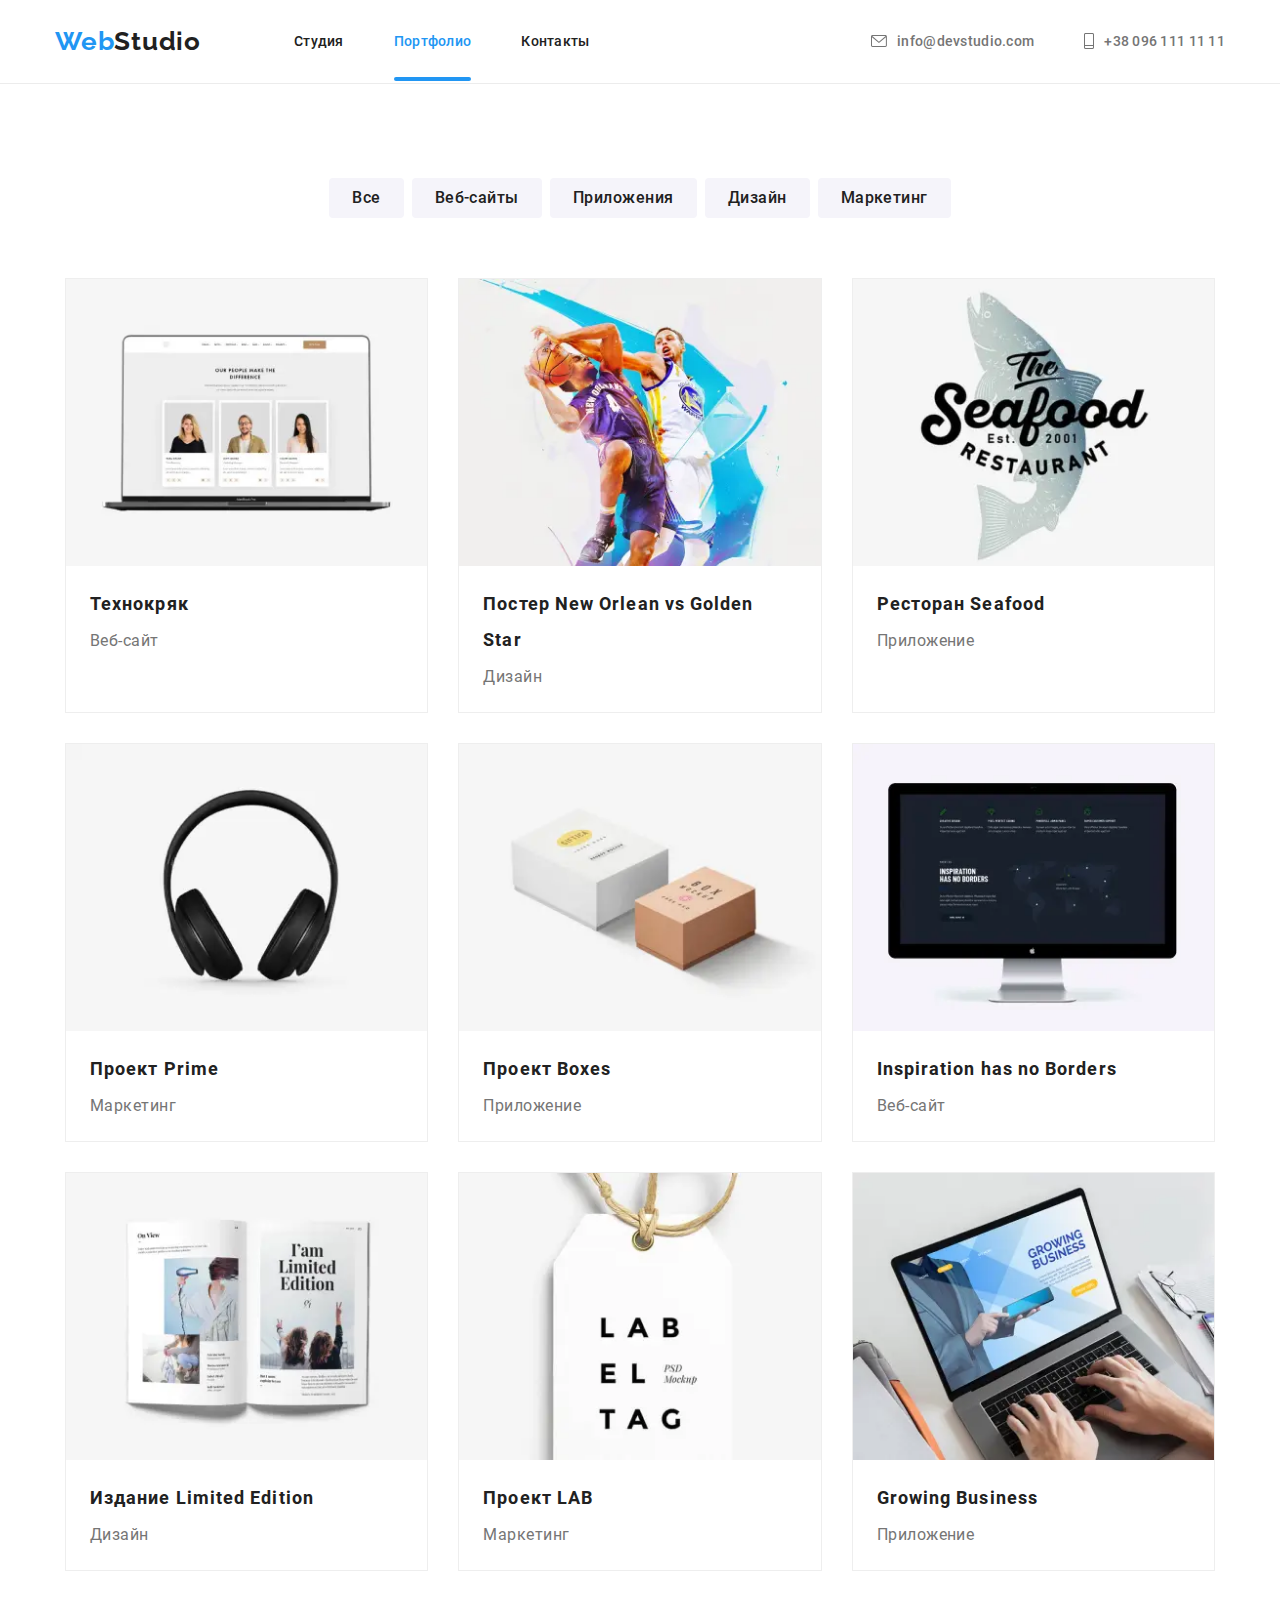
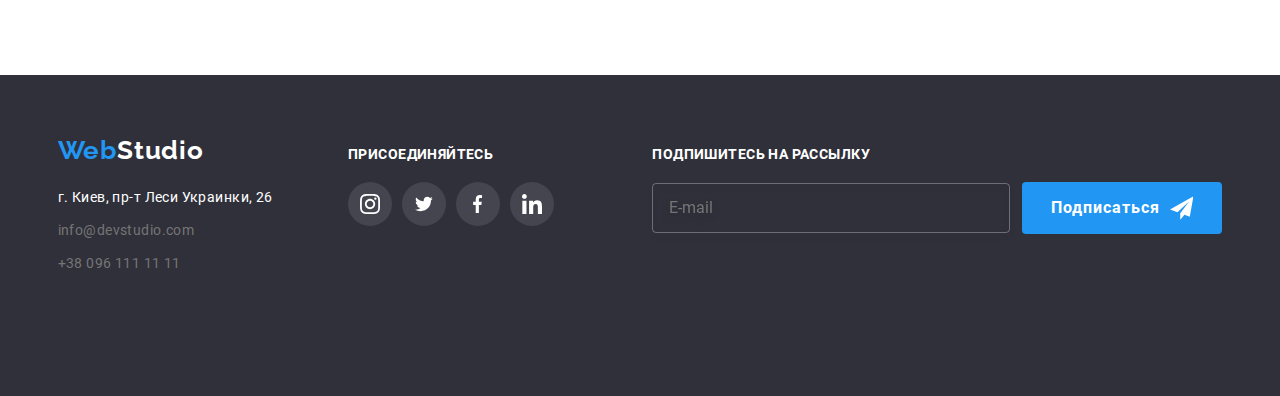
==== commit 0e5ed44c: "not done" ====
--- a/portfolio.html
+++ b/portfolio.html
@@ -15,7 +15,7 @@
 </head>
 <body>
     <!-- headbar -->
-    <!-- <header class="page-header page-header__border-portfolio">
+    <header class="page-header page-header__border-portfolio">
         <div class="container-centering page-header__container-centering">
             <nav class="navigation">
                 <a href="./index.html" class="logo navigation__logo-padding  animate__fadeInDown"> <span class="logo__icon">Web</span>Studio</a>
@@ -56,7 +56,7 @@
     
     
     
-    </header> -->
+    </header>
     <main>
         
         <h1 class="hide-title"></h1>
--- a/css/main.min.css
+++ b/css/main.min.css
@@ -2,5 +2,5 @@
     to right,
     rgba(47, 48, 58, 0.4),
     rgba(47, 48, 58, 0.4)
-  );--hero-btn-shadow: box-shadow 0px 4px 4px rgba(0, 0, 0, 0.15);--product-work__container-bgc: rgba(47, 48, 58, 0.8);--main-font-roboto: roboto, sans-serif;--logo-font-releway: raleway, sans-serif}.visually-hidden{position:absolute !important;clip:rect(1px 1px 1px 1px);clip:rect(1px, 1px, 1px, 1px);padding:0 !important;border:0 !important;height:1px !important;width:1px !important;overflow:hidden}.list{list-style:none}img{display:block;max-width:100%;height:auto}h1,h2,h3,h4,h5,h6,p{margin:0}ul,ol{margin:0;padding:0}link{text-decoration:none}.qualities,.product-work,.team-section,.portfolio-section,.clients{padding-top:60px;padding-bottom:60px}@media screen and (min-width: 1200px){.qualities,.product-work,.team-section,.portfolio-section,.clients{padding-top:94px;padding-bottom:94px}}body{background-color:#ffffff;color:var(--general-color-text);font-family:var(--main-font-roboto);letter-spacing:0.03em}button{font-family:inherit}.container-centering{text-align:center;margin-right:auto;margin-left:auto;padding-left:15px;padding-right:15px}.container-centering__hero{max-width:696px}@media screen and (min-width: 320px){.container-centering{width:320px}}@media screen and (min-width: 480px){.container-centering{width:480px}}@media screen and (min-width: 768px){.container-centering{width:768px}}@media screen and (min-width: 1200px){.container-centering{width:1200px}}.page-header__container-centering{display:flex;justify-content:space-between;text-align:left;align-items:center}.hero__title{font-size:26px;font-weight:900;line-height:1.615;letter-spacing:.06em;color:var(--text-title-white);text-transform:uppercase;margin-top:0px;margin-bottom:30px}@media screen and (min-width: 1200px){.hero__title{font-size:44px;font-weight:900;line-height:1.364;letter-spacing:.06em}}.product-work__title,.team-section__title,.clients__title{color:var(--title-text-color);text-align:center}@media screen and (min-width: 320px){.product-work__title,.team-section__title,.clients__title{margin-top:0px;margin-bottom:30px;font-size:28px;font-weight:700;line-height:1.179;letter-spacing:.03em}}@media screen and (min-width: 1200px){.product-work__title,.team-section__title,.clients__title{font-size:36px;font-weight:700;line-height:1.167;letter-spacing:.03em;margin-top:0px;margin-bottom:50px}}.social-ft__title,.subscribe__title{display:inline-block;font-size:14px;font-weight:700;line-height:1.143;letter-spacing:.03em;text-transform:uppercase;color:var(--text-title-white);margin-bottom:20px}.form__title{display:block;width:100%;font-size:20px;font-weight:700;line-height:1.15;letter-spacing:.03em;text-align:center;color:var(--title-text-color);margin-bottom:30px}.portfolio__card-title{color:var(--title-text-color);font-size:18px;font-weight:700;line-height:2;letter-spacing:.06em;margin-bottom:4px;margin-top:0}.qualities-list__title{font-size:14px;font-weight:700;line-height:1.143;letter-spacing:.03em;text-transform:uppercase;color:var(--title-text-color);margin-top:30px;margin-bottom:10px}.logo{color:#212121;font-family:var(--logo-font-releway);font-style:normal;text-decoration:none;animation-duration:2000ms}@media screen and (min-width: 320px){.logo{font-size:24px;font-weight:700;line-height:1.167;letter-spacing:.03em}}@media screen and (min-width: 1200px){.logo{font-size:26px;font-weight:700;line-height:1.192;letter-spacing:.03em}}.logo:hover,.logo:focus{color:var(--accent-color)}.logo__icon{color:var(--accent-color)}.navigation__logo-padding{padding-top:24px;padding-bottom:25px}.logo__icon-ft{color:var(--text-title-white)}.footer__logo{display:inline-block;margin-top:0px;margin-bottom:20px}.social-list{display:flex;justify-content:center}.social-list__item{width:44px;height:44px}.social-list__item:not(:last-child){margin-right:10px}.social-list__link{display:flex;justify-content:center;align-items:center;width:100%;height:100%;color:var(--social-icon);border-radius:50%;transition:color var(--timing-function) var(--timing250ms),background-color var(--timing-function) var(--timing250ms)}.social-list__link:hover,.social-list__link:focus{background-color:var(--accent-color);color:var(--text-title-white)}.social-list__social-icon{fill:currentColor}@media screen and (min-width: 320px){.social-ft{display:flex;justify-content:center}}@media screen and (min-width: 1200px){.social-ft{display:flex}}@media screen and (min-width: 320px){.social-ft__range{margin-bottom:60px}}@media screen and (min-width: 768px){.social-ft__range{width:50%}}@media screen and (min-width: 1200px){.social-ft__range{margin-right:93px;width:auto}}.social-ft__item{width:44px;height:44px}.social-ft__item:not(:last-child){margin-right:10px}.social-ft__link{display:flex;justify-content:center;align-items:center;width:100%;height:100%;background-color:rgba(255,255,255,0.1);color:var(--text-title-white);border-radius:50%;transition:background-color var(--timing-function) var(--timing250ms)}.social-ft__link:hover,.social-ft__link:focus{background-color:var(--accent-color)}.social-ft__icon{fill:currentColor}.contacts-list{font-size:14px;font-weight:500;line-height:1.143;letter-spacing:.02em;display:flex;margin-left:auto}.contacts-list__item:not(:last-child){margin-right:50px}.contacts-list__link{display:flex;align-items:center;color:var(--general-color-text);text-decoration:none;padding-top:24px;padding-bottom:25px;transition:color var(--timing-function) var(--timing250ms)}.contacts-list__link:hover,.contacts-list__link:focus{color:var(--accent-color)}.contacts-list__icon-tel,.contacts-list__icon-mail{fill:currentColor;margin-right:10px}.contacts-list__icon-mail{width:16px;height:12px}.contacts-list__icon-tel{width:10px;height:16px}.contacts-ft__address{color:var(--text-title-white);font-style:normal;font-size:14px;font-weight:400;line-height:1.714;letter-spacing:.03em;margin-bottom:9px;margin-top:0px}@media screen and (max-width: 1199px){.contacts-ft__address{margin-bottom:8px}}.contacts-ft__info{color:var(--general-color-text);font-style:normal;font-size:14px;font-weight:400;line-height:1.714;letter-spacing:.03em;text-decoration:none}.contacts-ft__item:first-child{display:block;margin-bottom:9px}@media screen and (max-width: 1199px){.contacts-ft__item:first-child:first-child{margin-bottom:8px}}.modal__close{display:flex;justify-content:center;align-items:center;position:absolute;top:6px;right:8px;padding:0;width:30px;height:30px;background-color:var(--text-title-white);border:1px solid rgba(0,0,0,0.1);border-radius:50%;cursor:pointer;transition:var(--timing250ms) var(--timing-function)}.modal__icon-close{transition:var(--timing250ms) var(--timing-function)}.modal__icon-close:hover,.modal__icon-close:focus{fill:var(--accent-color)}.form__send-btn{width:200px;display:block;font-size:16px;font-weight:700;line-height:1.875;letter-spacing:.03em;display:flex;justify-content:center;align-self:center;letter-spacing:0.06em;color:var(--text-title-white);background-color:var(--accent-color);padding:10px 55px;border-radius:4px;cursor:pointer;border:transparent;transition:box-shadow var(--timing-function) var(--timing250ms)}.form__send-btn:hover,.form__send-btn:focus{box-shadow:0px 4px 4px rgba(0,0,0,0.15)}.subscribe__btn{font-size:16px;font-weight:700;line-height:1.875;letter-spacing:.06em;display:flex;justify-content:center;align-items:center;color:var(--text-title-white);background-color:var(--accent-color);border:1px solid transparent;border-radius:4px;padding:10px 28px;cursor:pointer;transition:box-shadow var(--timing250ms) var(--timing-function);width:200px}@media screen and (max-width: 1199px){.subscribe__btn{margin-top:20px}}.subscribe__btn:hover,.subscribe__btn:focus{box-shadow:0px 4px 4px rgba(0,0,0,0.15)}.subscribe__icon-send{fill:currentColor;margin-left:10px}@media screen and (min-width: 320px){.subscribe__form{display:flex;flex-direction:column;align-items:center}}@media screen and (min-width: 320px){.subscribe__form{width:100%}}@media screen and (min-width: 1200px){.subscribe__form{display:flex;flex-direction:row;width:auto}}.subscribe__input{background-color:transparent;padding-top:15px;padding-bottom:15px;padding-left:16px;border:1px solid rgba(255,255,255,0.3);filter:drop-shadow(0px 4px 4px rgba(0,0,0,0.15));border-radius:4px;cursor:pointer;color:var(--text-title-white);outline:none}@media screen and (min-width: 320px){.subscribe__input{width:100%}}@media screen and (min-width: 768px){.subscribe__input{width:450px}}@media screen and (min-width: 1200px){.subscribe__input{width:358px;margin-right:12px}}.filter-list{display:flex;flex-wrap:wrap;margin-bottom:40px}@media screen and (min-width: 768px){.filter-list{margin-bottom:30px;justify-content:center}}@media screen and (min-width: 1200px){.filter-list{margin-bottom:50px;justify-content:center}}.filter-list__btn{color:var(--title-text-color);background-color:var(--bgc-team);font-size:16px;font-weight:500;line-height:1.625;letter-spacing:.03em;display:inline-block;border:1px solid transparent;border-radius:4px;padding:6px 22px;cursor:pointer;transition:color var(--timing-function) var(--timing250ms),background-color var(--timing-function) var(--timing250ms)}.filter-list__btn:hover,.filter-list__btn:focus{background-color:var(--accent-color);color:var(--text-title-white);box-shadow:0px 3px 1px rgba(0,0,0,0.1),0px 1px 2px rgba(0,0,0,0.08),0px 2px 2px rgba(0,0,0,0.12)}.filter-list__item:not(:last-child){margin-right:8px}@media screen and (max-width: 767px){.filter-list__item:not(:last-child):nth-child(-n+3){margin-bottom:15px}}.page-header__border-portfolio{border-bottom:1px solid #ececec}.hero{background-color:var(--background-color-blue);text-align:center;padding-top:118px;padding-bottom:118px}@media screen and (min-width: 1200px){.hero{padding-top:200px;padding-bottom:200px}}.hero__overlay{max-width:480px;height:400px;margin-left:auto;margin-right:auto;background-position:center;background-repeat:no-repeat;background-image:var(--overlay-gradient),url("../img/hero/hero-x1@480.jpg");background-size:cover}@media screen and (min-device-pixel-ratio: 2), screen and (min-resolution: 192dpi), screen and (min-resolution: 2dppx){.hero__overlay{background-image:url("../img/hero/hero-x2@480.jpg")}}@media screen and (min-width: 768px){.hero__overlay{max-width:768px;background-image:var(--overlay-gradient),url("../img/hero/hero-x1@768.jpg")}}@media screen and (min-width: 768px) and (min-device-pixel-ratio: 2), screen and (min-width: 768px) and (min-resolution: 192dpi), screen and (min-width: 768px) and (min-resolution: 2dppx){.hero__overlay{background-image:url("../img/hero/hero-x2@768.jpg")}}@media screen and (min-width: 1200px){.hero__overlay{max-width:1600px;height:600px;background-image:var(--overlay-gradient),url("../img/hero/hero-x1@1200.jpg")}}@media screen and (min-width: 1200px) and (min-device-pixel-ratio: 2), screen and (min-width: 1200px) and (min-resolution: 192dpi), screen and (min-width: 1200px) and (min-resolution: 2dppx){.hero__overlay{background-image:url("../img/hero/hero-x2@1200.jpg")}}.navigation{display:flex;justify-content:center;align-items:center}.site-nav{display:flex;margin-left:93px}.site-nav__link{display:block;position:relative;color:var(--title-text-color);font-size:14px;font-weight:500;line-height:1.143;letter-spacing:.02em;text-decoration:none;padding-top:32px;padding-bottom:32px;transition:color var(--timing-function) var(--timing250ms)}.site-nav__link--current::after{content:"";display:block;width:100%;height:4px;background-color:var(--accent-color);position:absolute;left:0;bottom:0;border-radius:2px;transition:var(--timing250ms) var(--timing-function)}.site-nav__link--current:hover::after{transform:scaleX(1.5)}.site-nav__link:hover,.site-nav__link:focus{color:var(--accent-color)}.site-nav__link--current{color:var(--accent-color);text-decoration:none;font-size:14px;font-weight:500;line-height:1.143;letter-spacing:.02em}.site-nav__item:not(:last-child){margin-right:50px}@media screen and (min-width: 768px){.qualities-list{display:flex;flex-wrap:wrap;margin:-15px}}.qualities-list__item{width:100%}@media screen and (min-width: 768px){.qualities-list__item{width:calc((100% - 2 * 30px) / 2);margin:15px}}@media screen and (min-width: 1200px){.qualities-list__item{width:calc((100% - 4 * 30px) / 4);margin:15px}}@media screen and (max-width: 767px){.qualities-list__item:not(:last-child){margin-bottom:30px}}.qualities-list__icon{display:flex;justify-content:center;align-items:center;background-color:var(--bgc-team);border-radius:4px;width:100%;height:120px;text-align:center}.qualities-list__text{font-size:14px;font-weight:400;line-height:1.714;letter-spacing:.03em;margin-top:0;margin-bottom:0}@media screen and (max-width: 1199px){.product-work{display:none}}.product-work__list{display:flex;margin:-15px}.product-work__item{position:relative;margin:15px}.product-work__container{position:absolute;left:0px;bottom:0px;padding:27px 82px;background:var(--product-work__container-bgc);width:100%}.product-work__info{font-size:14px;font-weight:400;line-height:1.143;letter-spacing:.03em;text-align:center;text-transform:uppercase;margin-top:0px;margin-bottom:0px;color:var(--text-title-white)}.team-section{background-color:var(--bgc-team)}@media screen and (min-width: 768px){.team-list{display:flex;flex-wrap:wrap;margin:-15px}}.team-list__item{background-color:#fff;width:100%;margin:15px;box-shadow:0px 1px 3px rgba(0,0,0,0.12),0px 1px 1px rgba(0,0,0,0.14),0px 2px 1px rgba(0,0,0,0.2);border-radius:0px 0px 4px 4px}@media screen and (min-width: 320px){.team-list__item{margin:0 0 30px}}@media screen and (min-width: 768px){.team-list__item{width:calc((100% - 2 * 30px) / 2);margin:15px}}@media screen and (min-width: 1200px){.team-list__item{width:calc((100% - 4 * 30px) / 4);margin:15px}}.team-list__img-range{margin-top:0px;margin-bottom:0px}@media screen and (min-width: 320px){.team-list__packing-studio{padding:23px 30px 18px}}@media screen and (min-width: 480px){.team-list__packing-studio{padding:30px 122px 24px}}@media screen and (min-width: 768px){.team-list__packing-studio{padding:30px 74px 24px}}@media screen and (min-width: 1200px){.team-list__packing-studio{padding:30px 32px}}.team-list__member{font-size:16px;font-weight:500;line-height:1.188;letter-spacing:.03em;color:var(--title-text-color);margin-top:0px;margin-bottom:10px}.team-list__function{font-weight:400;font-size:16px;line-height:1.19;margin-top:0px;margin-bottom:16px}@media screen and (min-width: 360px){.clients-list{display:flex;flex-wrap:wrap;margin:-15px}}.clients-list__item{width:100%;height:90px;margin:15px}@media screen and (max-width: 479px){.clients-list__item{margin:0;margin-bottom:30px}}@media screen and (min-width: 480px){.clients-list__item{width:calc((100% - 2 * 30px) / 2)}}@media screen and (min-width: 480px) and (min-width: 768px){.clients-list__item{width:calc((100% - 3 * 30px) / 3)}}@media screen and (min-width: 480px) and (min-width: 768px) and (min-width: 1200px){.clients-list__item{width:calc((100% - 6 * 30px) / 6)}}.clients-list__link{display:flex;justify-content:center;align-items:center;color:var(--social-icon);width:100%;height:100%;border:1px solid #afb1b8;border-radius:4px;transition:color var(--timing-function) var(--timing250ms),border var(--timing-function) var(--timing250ms)}.clients-list__link:hover,.clients-list__link:focus{color:var(--accent-color);border:1px solid var(--accent-color);border-radius:4px}.clients-list__icon{fill:currentColor}.portfolio{display:flex;flex-wrap:wrap;padding:10px}@media screen and (min-width: 767px){.portfolio{margin:-15px}}@media screen and (min-width: 320px){.portfolio__card{margin:0 0 30px}}@media screen and (min-width: 768px){.portfolio__card{width:calc((100% - 2 * 30px) / 2);margin:15px}}@media screen and (min-width: 1200px){.portfolio__card{width:calc((100% - 3 * 30px) / 3);margin:15px;border:1px solid #eeeeee}}.portfolio__link{display:block;text-decoration:none}.portfolio__link:hover,.portfolio__link:focus{box-shadow:0px 1px 1px rgba(0,0,0,0.12),0px 4px 4px rgba(0,0,0,0.06),1px 4px 6px rgba(0,0,0,0.16)}.portfolio__link:visited{color:var(--general-color-text)}.portfolio__container{position:relative;overflow:hidden}.portfolio__text-container{display:block;position:absolute;top:0;left:0;padding:63px 24px;width:100%;height:100%;transition:var(--timing250ms) var(--timing-function);transform:translateY(100%);background-color:var(--bgc-portfolio-text)}.portfolio__card:hover .portfolio__text-container{transform:translateY(0%)}.portfolio__text{text-align:left;position:absolute;margin-bottom:0px;margin-top:0px;font-weight:400;font-size:18px;line-height:1.56;color:var(--text-title-white)}.portfolio__packing{padding:20px 24px;text-align:left}.portfolio__card-text{font-weight:400;font-size:16px;line-height:1.87;margin:0}.footer{background-color:var(--background-color-blue);padding-top:60px;padding-bottom:60px}@media screen and (min-width: 768px){.footer__align{display:flex;flex-wrap:wrap;justify-content:space-around}}@media screen and (min-width: 1200px){.footer__align{display:flex;align-items:baseline;text-align:left;margin-bottom:0px}}@media screen and (min-width: 320px){.footer__range{margin-bottom:60px}}@media screen and (min-width: 768px){.footer__range{width:50%}}@media screen and (min-width: 1200px){.footer__range{margin-right:70px;width:auto}}.backdrop{position:fixed;top:0;left:0;width:100%;height:100%;opacity:1;background:rgba(0,0,0,0.2);transition:opacity var(--timing250ms) var(--timing-function)}.is-hidden{opacity:0;pointer-events:none}.modal{display:block;position:absolute;top:50%;left:50%;transform:translate(-50%, -50%) scale(0.9);background-color:var(--text-title-white);transition:opacity var(--timing250ms) var(--timing-function);padding:40px;transform:translate(-50% -50%) scale(1)}.modal__button{color:var(--text-title-white);background-color:var(--accent-color);display:inline-block;box-shadow:var(--hero-btn-shadow);border:1px solid transparent;border-radius:4px;padding:10px 32px;cursor:pointer;min-width:200px}.form{display:flex;flex-direction:column}.form__field{position:relative;text-align:left;margin-bottom:28px}.form__field:focus-within .form__icon-name{fill:var(--accent-color)}.form__field:focus-within .form__label{transform:translateY(-40px) translateX(-40px)}.form__label{position:absolute;top:50%;left:40px;transform:translateY(-50%);display:block;width:100%;font-size:12px;font-weight:400;line-height:1.167;letter-spacing:.01em;cursor:pointer;transition:var(--timing250ms) var(--timing-function)}.form__icon-name{position:absolute;top:48%;left:15px;transform:translateY(-50%);transition:var(--timing250ms) var(--timing-function)}.form__input{width:100%;margin:0px;padding-top:14px;padding-bottom:14px;padding-left:41px;border:var(--border-modal);border-radius:4px;font-family:inherit;cursor:pointer;transition:border var(--timing250ms) var(--timing-function)}.form__input:focus{border:1px solid #2196f3;outline:none}.form__input:not(:placeholder-shown)+.form__input__label{transform:translateY(-40px) translateX(-40px)}.form__comments-title{display:inline-block;font-size:12px;font-weight:400;line-height:1.167;letter-spacing:.01em}.form__comments{display:block;width:100%;height:120px;padding:12px 16px;min-width:448px;min-height:120px;resize:none;border:var(--border-modal);border-radius:4px;font-family:inherit;margin-top:4px;margin-bottom:20px;cursor:pointer;transition:border var(--timing250ms) var(--timing-function)}.form__comments::placeholder{font-size:14px;font-weight:400;line-height:1.143;letter-spacing:.01em;color:rgba(117,117,117,0.5)}.form__comments:focus{border:1px solid #2196f3;outline:none}.form__policy{margin-bottom:30px}.form__policy::before{display:inline-block;content:"";width:16px;height:15px;border:2px solid var(--title-text-color);border-radius:2px;margin-right:8px;cursor:pointer;transition:var(--timing250ms) var(--timing-function)}.form__terms{color:var(--accent-color);font-size:14px;font-weight:400;line-height:1.714;letter-spacing:.03em}.form__checkbox:checked+.form__policy::before{background-color:var(--accent-color);border:transparent;background-image:url(../img/modal-form/check.svg);background-repeat:no-repeat;background-size:contain;background-position:center;transition:border var(--timing-function) var(--timing250ms)}.form__checkbox:focus+.form__policy::before{border:2px solid var(--accent-color);border-radius:2px}
+  );--hero-btn-shadow: box-shadow 0px 4px 4px rgba(0, 0, 0, 0.15);--product-work__container-bgc: rgba(47, 48, 58, 0.8);--main-font-roboto: roboto, sans-serif;--logo-font-releway: raleway, sans-serif}.visually-hidden{position:absolute !important;clip:rect(1px 1px 1px 1px);clip:rect(1px, 1px, 1px, 1px);padding:0 !important;border:0 !important;height:1px !important;width:1px !important;overflow:hidden}.list{list-style:none}.link{text-decoration:none}img{display:block;max-width:100%;height:auto}h1,h2,h3,h4,h5,h6,p{margin:0}ul,ol{margin:0;padding:0}link{text-decoration:none}.qualities,.product-work,.team-section,.portfolio-section,.clients{padding-top:60px;padding-bottom:60px}@media screen and (min-width: 1200px){.qualities,.product-work,.team-section,.portfolio-section,.clients{padding-top:94px;padding-bottom:94px}}body{background-color:#ffffff;color:var(--general-color-text);font-family:var(--main-font-roboto);letter-spacing:0.03em}button{font-family:inherit}.container-centering{width:100%;text-align:center;padding:0 15px}.page-header .container-centering{display:flex;justify-content:space-between;align-items:center}.container-centering__hero{max-width:696px}@media screen and (min-width: 480px){.container-centering{width:450px;margin:0 auto}}@media screen and (min-width: 768px){.container-centering{width:738px}}@media screen and (min-width: 1200px){.container-centering{width:1200px}}.hero__title{font-size:26px;font-weight:900;line-height:1.615;letter-spacing:.06em;color:var(--text-title-white);text-transform:uppercase;margin-top:0px;margin-bottom:30px}@media screen and (min-width: 1200px){.hero__title{font-size:44px;font-weight:900;line-height:1.364;letter-spacing:.06em}}.product-work__title,.team-section__title,.clients__title{color:var(--title-text-color);text-align:center}@media screen and (min-width: 320px){.product-work__title,.team-section__title,.clients__title{margin-top:0px;margin-bottom:30px;font-size:28px;font-weight:700;line-height:1.179;letter-spacing:.03em}}@media screen and (min-width: 1200px){.product-work__title,.team-section__title,.clients__title{font-size:36px;font-weight:700;line-height:1.167;letter-spacing:.03em;margin-top:0px;margin-bottom:50px}}.social-ft__title,.subscribe__title{display:inline-block;font-size:14px;font-weight:700;line-height:1.143;letter-spacing:.03em;text-transform:uppercase;color:var(--text-title-white);margin-bottom:20px}.form__title{display:block;width:100%;font-size:20px;font-weight:700;line-height:1.15;letter-spacing:.03em;text-align:center;color:var(--title-text-color);margin-bottom:30px}.portfolio__card-title{color:var(--title-text-color);font-size:18px;font-weight:700;line-height:2;letter-spacing:.06em;margin-bottom:4px;margin-top:0}.qualities-list__title{font-size:14px;font-weight:700;line-height:1.143;letter-spacing:.03em;text-transform:uppercase;color:var(--title-text-color);margin-top:30px;margin-bottom:10px}.logo{font-size:24px;font-weight:700;line-height:1.167;letter-spacing:.03em;color:#212121;font-family:var(--logo-font-releway);font-style:normal;text-decoration:none;animation-duration:2000ms}@media screen and (min-width: 1200px){.logo{font-size:26px;font-weight:700;line-height:1.192;letter-spacing:.03em}}.logo:hover,.logo:focus{color:var(--accent-color)}.logo__icon{color:var(--accent-color)}.navigation__logo-padding{padding-top:16px;padding-bottom:16px}@media screen and (min-width: 768px){.navigation__logo-padding{padding-top:26px;padding-bottom:26px}}.logo__icon-ft{color:var(--text-title-white)}.footer__logo{display:inline-block;margin-top:0px;margin-bottom:20px}.social-list{display:flex;justify-content:center}.social-list__item{width:44px;height:44px}.social-list__item:not(:last-child){margin-right:10px}.social-list__link{display:flex;justify-content:center;align-items:center;width:100%;height:100%;color:var(--social-icon);border-radius:50%;transition:color var(--timing-function) var(--timing250ms),background-color var(--timing-function) var(--timing250ms)}.social-list__link:hover,.social-list__link:focus{background-color:var(--accent-color);color:var(--text-title-white)}.social-list__social-icon{fill:currentColor}.social-ft{display:flex;justify-content:center}@media screen and (min-width: 1200px){.social-ft{display:flex}}.social-ft__range{margin-bottom:60px}@media screen and (min-width: 768px){.social-ft__range{width:50%}}@media screen and (min-width: 1200px){.social-ft__range{margin-right:93px;width:auto}}.social-ft__item{width:44px;height:44px}.social-ft__item:not(:last-child){margin-right:10px}.social-ft__link{display:flex;justify-content:center;align-items:center;width:100%;height:100%;background-color:rgba(255,255,255,0.1);color:var(--text-title-white);border-radius:50%;transition:background-color var(--timing-function) var(--timing250ms)}.social-ft__link:hover,.social-ft__link:focus{background-color:var(--accent-color)}.social-ft__icon{fill:currentColor}.contacts-list{display:none;margin-left:auto}@media screen and (min-width: 768px){.contacts-list{display:inline-block;font-size:12px;font-weight:500;line-height:1.167;letter-spacing:.02em}}@media screen and (min-width: 1200px){.contacts-list{display:flex;font-size:14px;font-weight:500;line-height:1.143;letter-spacing:.02em}}@media screen and (max-width: 1199px){.contacts-list__item:first-child{margin-bottom:10px}}@media screen and (min-width: 1200px){.contacts-list__item:not(:last-child){margin-right:50px}}.contacts-list__link{display:flex;align-items:center;color:var(--general-color-text);text-decoration:none;transition:color var(--timing-function) var(--timing250ms)}@media screen and (min-width: 1200px){.contacts-list__link{padding-top:24px;padding-bottom:25px}}.contacts-list__link:hover,.contacts-list__link:focus{color:var(--accent-color)}.contacts-list__icon-tel,.contacts-list__icon-mail{margin-right:8px;fill:currentColor}@media screen and (min-width: 1200px){.contacts-list__icon-tel,.contacts-list__icon-mail{margin-right:10px}}@media screen and (min-width: 768px){.contacts-list__icon-mail{width:14px;height:10px}}@media screen and (min-width: 1200px){.contacts-list__icon-mail{width:16px;height:12px}}@media screen and (min-width: 768px){.contacts-list__icon-tel{width:10px;height:14px}}@media screen and (min-width: 1200px){.contacts-list__icon-tel{width:10px;height:16px}}.contacts-ft__address{color:var(--text-title-white);font-style:normal;font-size:14px;font-weight:400;line-height:1.714;letter-spacing:.03em;margin-bottom:9px;margin-top:0px}@media screen and (max-width: 1199px){.contacts-ft__address{margin-bottom:8px}}.contacts-ft__info{color:var(--general-color-text);font-style:normal;font-size:14px;font-weight:400;line-height:1.714;letter-spacing:.03em;text-decoration:none}.contacts-ft__item:first-child{display:block;margin-bottom:9px}@media screen and (max-width: 1199px){.contacts-ft__item:first-child:first-child{margin-bottom:8px}}.modal__close{display:flex;justify-content:center;align-items:center;position:absolute;top:6px;right:8px;padding:0;width:30px;height:30px;background-color:var(--text-title-white);border:1px solid rgba(0,0,0,0.1);border-radius:50%;cursor:pointer;transition:var(--timing250ms) var(--timing-function)}.modal__icon-close{transition:var(--timing250ms) var(--timing-function)}.modal__icon-close:hover,.modal__icon-close:focus{fill:var(--accent-color)}.form__send-btn{width:200px;display:block;font-size:16px;font-weight:700;line-height:1.875;letter-spacing:.03em;display:flex;justify-content:center;align-self:center;letter-spacing:0.06em;color:var(--text-title-white);background-color:var(--accent-color);padding:10px 55px;border-radius:4px;cursor:pointer;border:transparent;transition:box-shadow var(--timing-function) var(--timing250ms)}.form__send-btn:hover,.form__send-btn:focus{box-shadow:0px 4px 4px rgba(0,0,0,0.15)}.subscribe__btn{font-size:16px;font-weight:700;line-height:1.875;letter-spacing:.06em;display:flex;justify-content:center;align-items:center;color:var(--text-title-white);background-color:var(--accent-color);border:1px solid transparent;border-radius:4px;padding:10px 28px;cursor:pointer;transition:box-shadow var(--timing250ms) var(--timing-function);width:200px}@media screen and (max-width: 1199px){.subscribe__btn{margin-top:20px}}.subscribe__btn:hover,.subscribe__btn:focus{box-shadow:0px 4px 4px rgba(0,0,0,0.15)}.subscribe__icon-send{fill:currentColor;margin-left:10px}@media screen and (min-width: 320px){.subscribe__form{display:flex;flex-direction:column;align-items:center}}@media screen and (min-width: 320px){.subscribe__form{width:100%}}@media screen and (min-width: 1200px){.subscribe__form{display:flex;flex-direction:row;width:auto}}.subscribe__input{background-color:transparent;padding-top:15px;padding-bottom:15px;padding-left:16px;border:1px solid rgba(255,255,255,0.3);filter:drop-shadow(0px 4px 4px rgba(0,0,0,0.15));border-radius:4px;cursor:pointer;color:var(--text-title-white);outline:none}@media screen and (min-width: 320px){.subscribe__input{width:100%}}@media screen and (min-width: 768px){.subscribe__input{width:450px}}@media screen and (min-width: 1200px){.subscribe__input{width:358px;margin-right:12px}}.filter-list{display:flex;flex-wrap:wrap;margin-bottom:40px}@media screen and (min-width: 768px){.filter-list{margin-bottom:30px;justify-content:center}}@media screen and (min-width: 1200px){.filter-list{margin-bottom:50px;justify-content:center}}.filter-list__btn{color:var(--title-text-color);background-color:var(--bgc-team);font-size:16px;font-weight:500;line-height:1.625;letter-spacing:.03em;display:inline-block;border:1px solid transparent;border-radius:4px;padding:6px 22px;cursor:pointer;transition:color var(--timing-function) var(--timing250ms),background-color var(--timing-function) var(--timing250ms)}.filter-list__btn:hover,.filter-list__btn:focus{background-color:var(--accent-color);color:var(--text-title-white);box-shadow:0px 3px 1px rgba(0,0,0,0.1),0px 1px 2px rgba(0,0,0,0.08),0px 2px 2px rgba(0,0,0,0.12)}.filter-list__item:not(:last-child){margin-right:8px}@media screen and (max-width: 767px){.filter-list__item:not(:last-child):nth-child(-n+3){margin-bottom:15px}}@media screen and (min-width: 768px){.page-header__border-portfolio{border-bottom:1px solid #ececec}}.hero{background-color:var(--background-color-blue);text-align:center;padding-top:118px;padding-bottom:118px}@media screen and (min-width: 1200px){.hero{padding-top:200px;padding-bottom:200px}}.hero__overlay{max-width:480px;height:400px;margin-left:auto;margin-right:auto;background-position:center;background-repeat:no-repeat;background-image:var(--overlay-gradient),url("../img/hero/hero-x1@480.jpg");background-size:cover}@media screen and (min-device-pixel-ratio: 2), screen and (min-resolution: 192dpi), screen and (min-resolution: 2dppx){.hero__overlay{background-image:url("../img/hero/hero-x2@480.jpg")}}@media screen and (min-width: 768px){.hero__overlay{max-width:768px;background-image:var(--overlay-gradient),url("../img/hero/hero-x1@768.jpg")}}@media screen and (min-width: 768px) and (min-device-pixel-ratio: 2), screen and (min-width: 768px) and (min-resolution: 192dpi), screen and (min-width: 768px) and (min-resolution: 2dppx){.hero__overlay{background-image:url("../img/hero/hero-x2@768.jpg")}}@media screen and (min-width: 1200px){.hero__overlay{max-width:1600px;height:600px;background-image:var(--overlay-gradient),url("../img/hero/hero-x1@1200.jpg")}}@media screen and (min-width: 1200px) and (min-device-pixel-ratio: 2), screen and (min-width: 1200px) and (min-resolution: 192dpi), screen and (min-width: 1200px) and (min-resolution: 2dppx){.hero__overlay{background-image:url("../img/hero/hero-x2@1200.jpg")}}@media screen and (max-width: 767px){.site-nav{display:none}.mobile-menu{position:absolute;top:0;left:50%;transform:translateX(-50%) translateY(-100%);width:100%;max-width:480px;height:100vh;background-color:tomato;padding:48px 40px;transition:var(--timing250ms) var(--timing-function)}.mobile-menu.is-open{transform:translateX(-50%) translateY(0%)}.mobile-menu__btn-close,.burger-btn{background-color:transparent;border:none;padding:0}.mobile-menu__icon-close,.burger-icon{width:24px;height:16px;fill:#000000}.mobile-close{position:absolute;top:8px;right:8px}}@media screen and (min-width: 768px){.burger-btn{display:none}.mobile-menu{display:none}.site-nav{display:flex}}@media screen and (min-width: 768px) and (min-width: 768px){.site-nav{margin-left:88px}}@media screen and (min-width: 768px) and (min-width: 1200px){.site-nav{margin-left:93px}}@media screen and (min-width: 768px){.site-nav__link{display:block;position:relative;color:var(--title-text-color);font-size:14px;font-weight:500;line-height:1.143;letter-spacing:.02em;text-decoration:none;padding-top:32px;padding-bottom:32px;transition:color var(--timing-function) var(--timing250ms)}.site-nav__link--current::after{content:"";display:block;width:100%;height:4px;background-color:var(--accent-color);position:absolute;left:0;bottom:0;border-radius:2px;transition:var(--timing250ms) var(--timing-function)}.site-nav__link--current:hover::after{transform:scaleX(1.5)}.site-nav__link:hover,.site-nav__link:focus{color:var(--accent-color)}.site-nav__link--current{color:var(--accent-color);text-decoration:none;font-size:14px;font-weight:500;line-height:1.143;letter-spacing:.02em}.site-nav__item:not(:last-child){margin-right:50px}}.navigation{display:flex;justify-content:center;align-items:center}@media screen and (min-width: 768px){.qualities-list{display:flex;flex-wrap:wrap;margin:-15px}}.qualities-list__item{width:100%}@media screen and (min-width: 768px){.qualities-list__item{width:calc((100% - 2 * 30px) / 2);margin:15px}}@media screen and (min-width: 1200px){.qualities-list__item{width:calc((100% - 4 * 30px) / 4);margin:15px}}@media screen and (max-width: 767px){.qualities-list__item:not(:last-child){margin-bottom:30px}}.qualities-list__icon{display:flex;justify-content:center;align-items:center;background-color:var(--bgc-team);border-radius:4px;width:100%;height:120px;text-align:center}.qualities-list__text{font-size:14px;font-weight:400;line-height:1.714;letter-spacing:.03em;margin-top:0;margin-bottom:0}@media screen and (max-width: 1199px){.product-work{display:none}}.product-work__list{display:flex;margin:-15px}.product-work__item{position:relative;margin:15px}.product-work__container{position:absolute;left:0px;bottom:0px;padding:27px 82px;background:var(--product-work__container-bgc);width:100%}.product-work__info{font-size:14px;font-weight:400;line-height:1.143;letter-spacing:.03em;text-align:center;text-transform:uppercase;margin-top:0px;margin-bottom:0px;color:var(--text-title-white)}.team-section{background-color:var(--bgc-team)}@media screen and (min-width: 768px){.team-list{display:flex;flex-wrap:wrap;margin:-15px}}.team-list__item{background-color:#fff;width:100%;margin:15px;box-shadow:0px 1px 3px rgba(0,0,0,0.12),0px 1px 1px rgba(0,0,0,0.14),0px 2px 1px rgba(0,0,0,0.2);border-radius:0px 0px 4px 4px}@media screen and (min-width: 320px){.team-list__item{margin:0 0 30px}}@media screen and (min-width: 768px){.team-list__item{width:calc((100% - 2 * 30px) / 2);margin:15px}}@media screen and (min-width: 1200px){.team-list__item{width:calc((100% - 4 * 30px) / 4);margin:15px}}.team-list__img-range{margin-top:0px;margin-bottom:0px}@media screen and (min-width: 320px){.team-list__packing-studio{padding:23px 30px 18px}}@media screen and (min-width: 480px){.team-list__packing-studio{padding:30px 122px 24px}}@media screen and (min-width: 768px){.team-list__packing-studio{padding:30px 74px 24px}}@media screen and (min-width: 1200px){.team-list__packing-studio{padding:30px 32px}}.team-list__member{font-size:16px;font-weight:500;line-height:1.188;letter-spacing:.03em;color:var(--title-text-color);margin-top:0px;margin-bottom:10px}.team-list__function{font-weight:400;font-size:16px;line-height:1.19;margin-top:0px;margin-bottom:16px}@media screen and (min-width: 360px){.clients-list{display:flex;flex-wrap:wrap;margin:-15px}}.clients-list__item{width:100%;height:90px;margin:15px}@media screen and (max-width: 479px){.clients-list__item{margin:0;margin-bottom:30px}}@media screen and (min-width: 480px){.clients-list__item{width:calc((100% - 2 * 30px) / 2)}}@media screen and (min-width: 480px) and (min-width: 768px){.clients-list__item{width:calc((100% - 3 * 30px) / 3)}}@media screen and (min-width: 480px) and (min-width: 768px) and (min-width: 1200px){.clients-list__item{width:calc((100% - 6 * 30px) / 6)}}.clients-list__link{display:flex;justify-content:center;align-items:center;color:var(--social-icon);width:100%;height:100%;border:1px solid #afb1b8;border-radius:4px;transition:color var(--timing-function) var(--timing250ms),border var(--timing-function) var(--timing250ms)}.clients-list__link:hover,.clients-list__link:focus{color:var(--accent-color);border:1px solid var(--accent-color);border-radius:4px}.clients-list__icon{fill:currentColor}.portfolio{display:flex;flex-wrap:wrap;padding:10px}@media screen and (min-width: 767px){.portfolio{margin:-15px}}@media screen and (min-width: 320px){.portfolio__card{margin:0 0 30px}}@media screen and (min-width: 768px){.portfolio__card{width:calc((100% - 2 * 30px) / 2);margin:15px}}@media screen and (min-width: 1200px){.portfolio__card{width:calc((100% - 3 * 30px) / 3);margin:15px;border:1px solid #eeeeee}}.portfolio__link{display:block;text-decoration:none}.portfolio__link:hover,.portfolio__link:focus{box-shadow:0px 1px 1px rgba(0,0,0,0.12),0px 4px 4px rgba(0,0,0,0.06),1px 4px 6px rgba(0,0,0,0.16)}.portfolio__link:visited{color:var(--general-color-text)}.portfolio__container{position:relative;overflow:hidden}.portfolio__text-container{display:block;position:absolute;top:0;left:0;padding:63px 24px;width:100%;height:100%;transition:var(--timing250ms) var(--timing-function);transform:translateY(100%);background-color:var(--bgc-portfolio-text)}.portfolio__card:hover .portfolio__text-container{transform:translateY(0%)}.portfolio__text{text-align:left;position:absolute;margin-bottom:0px;margin-top:0px;font-weight:400;font-size:18px;line-height:1.56;color:var(--text-title-white)}.portfolio__packing{padding:20px 24px;text-align:left}.portfolio__card-text{font-weight:400;font-size:16px;line-height:1.87;margin:0}.footer{background-color:var(--background-color-blue);padding-top:60px;padding-bottom:60px}@media screen and (min-width: 768px){.footer__align{display:flex;flex-wrap:wrap;justify-content:space-around}}@media screen and (min-width: 1200px){.footer__align{display:flex;align-items:baseline;text-align:left;margin-bottom:0px}}@media screen and (min-width: 320px){.footer__range{margin-bottom:60px}}@media screen and (min-width: 768px){.footer__range{width:50%}}@media screen and (min-width: 1200px){.footer__range{margin-right:70px;width:auto}}.backdrop{position:fixed;top:0;left:0;width:100%;height:100%;opacity:1;background:rgba(0,0,0,0.2);transition:opacity var(--timing250ms) var(--timing-function)}.is-hidden{opacity:0;pointer-events:none}.modal{display:block;position:absolute;top:50%;left:50%;transform:translate(-50%, -50%);background-color:var(--text-title-white);transition:opacity var(--timing250ms) var(--timing-function);padding:40px}@media screen and (max-width: 767px){.modal{width:90%;max-width:450px;height:95%;overflow:scroll}}@media screen and (min-width: 768px){.modal{width:450px;height:609px}}@media screen and (min-width: 1200px){.modal{width:528px;height:581px}}.modal__button{color:var(--text-title-white);background-color:var(--accent-color);display:inline-block;box-shadow:var(--hero-btn-shadow);border:1px solid transparent;border-radius:4px;padding:10px 32px;cursor:pointer;min-width:200px}.form{display:flex;flex-direction:column}.form__field{position:relative;text-align:left;margin-bottom:28px}.form__field:focus-within .form__icon-name{fill:var(--accent-color)}.form__field:focus-within .form__label{transform:translateY(-40px) translateX(-40px)}.form__label{position:absolute;top:50%;left:40px;transform:translateY(-50%);display:block;width:100%;font-size:12px;font-weight:400;line-height:1.167;letter-spacing:.01em;cursor:pointer;transition:var(--timing250ms) var(--timing-function)}.form__icon-name{position:absolute;top:48%;left:15px;transform:translateY(-50%);transition:var(--timing250ms) var(--timing-function)}.form__input{width:100%;margin:0px;padding-top:14px;padding-bottom:14px;padding-left:41px;border:var(--border-modal);border-radius:4px;font-family:inherit;cursor:pointer;transition:border var(--timing250ms) var(--timing-function)}.form__input:focus{border:1px solid #2196f3;outline:none}.form__input:not(:placeholder-shown)+.form__input__label{transform:translateY(-40px) translateX(-40px)}.form__comments-title{display:inline-block;font-size:12px;font-weight:400;line-height:1.167;letter-spacing:.01em}.form__comments{display:block;width:100%;height:100%;height:120px;padding:12px 16px;resize:none;border:var(--border-modal);border-radius:4px;font-family:inherit;margin-top:4px;margin-bottom:20px;cursor:pointer;transition:border var(--timing250ms) var(--timing-function)}.form__comments::placeholder{font-size:14px;font-weight:400;line-height:1.143;letter-spacing:.01em;color:rgba(117,117,117,0.5)}.form__comments:focus{border:1px solid #2196f3;outline:none}.form__policy{margin-bottom:30px}.form__policy::before{display:inline-block;content:"";width:16px;height:15px;border:2px solid var(--title-text-color);border-radius:2px;margin-right:8px;cursor:pointer;transition:var(--timing250ms) var(--timing-function)}.form__terms{color:var(--accent-color);font-size:14px;font-weight:400;line-height:1.714;letter-spacing:.03em}.form__checkbox:checked+.form__policy::before{background-color:var(--accent-color);border:transparent;background-image:url(../img/modal-form/check.svg);background-repeat:no-repeat;background-size:contain;background-position:center;transition:border var(--timing-function) var(--timing250ms)}.form__checkbox:focus+.form__policy::before{border:2px solid var(--accent-color);border-radius:2px}
 /*# sourceMappingURL=main.min.css.map */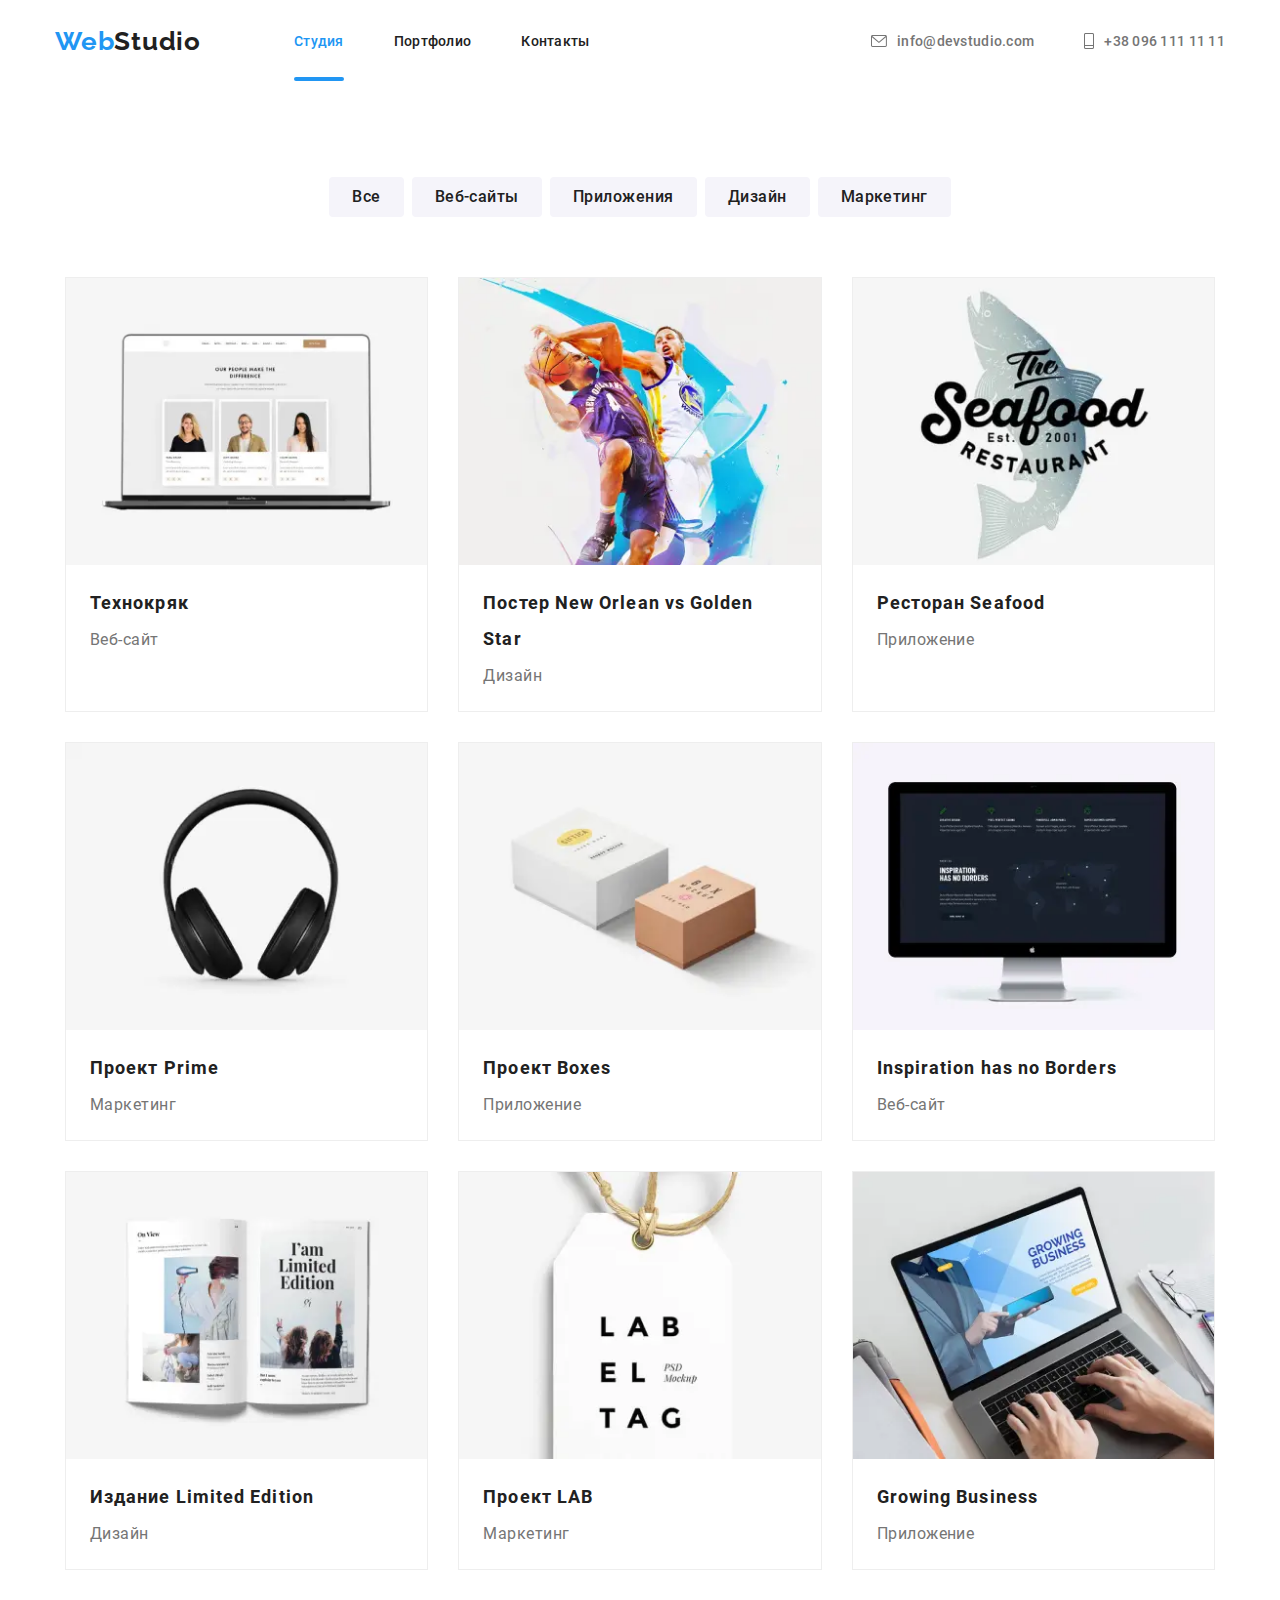
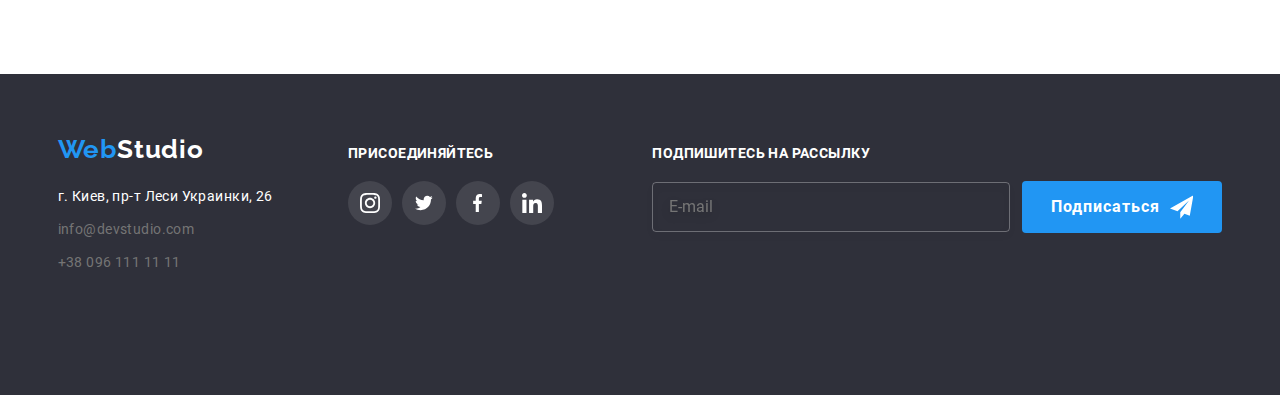
==== commit c3763324: "done?" ====
--- a/portfolio.html
+++ b/portfolio.html
@@ -15,24 +15,30 @@
 </head>
 <body>
     <!-- headbar -->
-    <header class="page-header page-header__border-portfolio">
+    <header class="page-header">
         <div class="container-centering page-header__container-centering">
             <nav class="navigation">
-                <a href="./index.html" class="logo navigation__logo-padding  animate__fadeInDown"> <span class="logo__icon">Web</span>Studio</a>
+                <a href="./index.html" class="logo navigation__logo-padding  animate__fadeInDown"> <span
+                        class="logo__icon">Web</span>Studio</a>
     
                 <ul class="site-nav list">
                     <li class="site-nav__item">
-                        <a class="site-nav__link" href="./index.html">Студия</a>
+                        <a class="site-nav__link site-nav__link--current" href="./index.html">Студия</a>
     
                     </li>
                     <li class="site-nav__item">
-                        <a href="./portfolio.html" class="site-nav__link site-nav__link--current">Портфолио</a>
+                        <a href="./portfolio.html" class="site-nav__link">Портфолио</a>
                     </li>
                     <li class="site-nav__item">
-                        <a href="" class="site-nav__link">Контакты</a>
+                        <alink href="" class="site-nav__link">Контакты</alink>
                     </li>
                 </ul>
             </nav>
+            <button class="mobile-menu__burger-btn" type="button" data-menu-button>
+                <svg class="mobile-menu__burger-icon">
+                    <use href="./img/sprite-icon.svg#icon-menu_mob"></use>
+                </svg>
+            </button>
             <ul class="contacts-list list">
                 <li class="contacts-list__item">
                     <a class="contacts-list__link" href="mailto:info@devstudio.com">
@@ -51,9 +57,56 @@
                         +38 096 111 11 11</a>
                 </li>
             </ul>
+    
         </div>
     
-    
+        <div class="mobile-menu" data-menu>
+            <button type="button" class="mobile-menu__btn-close" data-menu-close>
+                <svg class="mobile-menu__icon-close">
+                    <use href="./img/sprite-icon.svg#icon-close_mob"></use>
+                </svg>
+            </button>
+            <ul class="mobile-menu-nav list">
+                <li class="mobile-menu__item">
+                    <a href="./index.html" class="mobile-menu__link link">Студия</a>
+                </li>
+                <li class="mobile-menu__item">
+                    <a href="./portfolio.html" class="mobile-menu__link link">Портфолио</a>
+                </li>
+                <li class="mobile-menu__item">
+                    <a href="" class="mobile-menu__link link">Контакты</a>
+                </li>
+            </ul>
+    
+            <ul class="contact-list-mob list">
+                <li class="contact-list-mob__item">
+                    <a class="contact-list-mob__link-tel link" href="tel:+380961111111">
+                        +38 096 111 11 11</a>
+                </li>
+    
+                <li class="contact-list-mob__item">
+                    <a class="contact-list-mob__link-mail link" href="mailto:info@devstudio.com">
+    
+                        info@devstudio.com
+                    </a>
+                </li>
+            </ul>
+    
+            <ul class="social-mob list">
+                <li class="social-mob__item">
+                    <a href="" class="social-mob__link link divider">Instagram</a>
+                </li>
+                <li class="social-mob__item">
+                    <a href="" class="social-mob__link link divider">Twitter</a>
+                </li>
+                <li class="social-mob__item">
+                    <a href="" class="social-mob__link link divider">Facebook</a>
+                </li>
+                <li class="social-mob__item">
+                    <a href="" class="social-mob__link link">LinkedIn</a>
+                </li>
+            </ul>
+        </div>
     
     
     </header>
@@ -450,5 +503,6 @@
             </div>
         </div>
     </footer>
+    <script src="./js/menu-mob.js"></script>
 </body>
 </html>--- a/css/main.min.css
+++ b/css/main.min.css
@@ -2,5 +2,5 @@
     to right,
     rgba(47, 48, 58, 0.4),
     rgba(47, 48, 58, 0.4)
-  );--hero-btn-shadow: box-shadow 0px 4px 4px rgba(0, 0, 0, 0.15);--product-work__container-bgc: rgba(47, 48, 58, 0.8);--main-font-roboto: roboto, sans-serif;--logo-font-releway: raleway, sans-serif}.visually-hidden{position:absolute !important;clip:rect(1px 1px 1px 1px);clip:rect(1px, 1px, 1px, 1px);padding:0 !important;border:0 !important;height:1px !important;width:1px !important;overflow:hidden}.list{list-style:none}.link{text-decoration:none}img{display:block;max-width:100%;height:auto}h1,h2,h3,h4,h5,h6,p{margin:0}ul,ol{margin:0;padding:0}link{text-decoration:none}.qualities,.product-work,.team-section,.portfolio-section,.clients{padding-top:60px;padding-bottom:60px}@media screen and (min-width: 1200px){.qualities,.product-work,.team-section,.portfolio-section,.clients{padding-top:94px;padding-bottom:94px}}body{background-color:#ffffff;color:var(--general-color-text);font-family:var(--main-font-roboto);letter-spacing:0.03em}button{font-family:inherit}.container-centering{width:100%;text-align:center;padding:0 15px}.page-header .container-centering{display:flex;justify-content:space-between;align-items:center}.container-centering__hero{max-width:696px}@media screen and (min-width: 480px){.container-centering{width:450px;margin:0 auto}}@media screen and (min-width: 768px){.container-centering{width:738px}}@media screen and (min-width: 1200px){.container-centering{width:1200px}}.hero__title{font-size:26px;font-weight:900;line-height:1.615;letter-spacing:.06em;color:var(--text-title-white);text-transform:uppercase;margin-top:0px;margin-bottom:30px}@media screen and (min-width: 1200px){.hero__title{font-size:44px;font-weight:900;line-height:1.364;letter-spacing:.06em}}.product-work__title,.team-section__title,.clients__title{color:var(--title-text-color);text-align:center}@media screen and (min-width: 320px){.product-work__title,.team-section__title,.clients__title{margin-top:0px;margin-bottom:30px;font-size:28px;font-weight:700;line-height:1.179;letter-spacing:.03em}}@media screen and (min-width: 1200px){.product-work__title,.team-section__title,.clients__title{font-size:36px;font-weight:700;line-height:1.167;letter-spacing:.03em;margin-top:0px;margin-bottom:50px}}.social-ft__title,.subscribe__title{display:inline-block;font-size:14px;font-weight:700;line-height:1.143;letter-spacing:.03em;text-transform:uppercase;color:var(--text-title-white);margin-bottom:20px}.form__title{display:block;width:100%;font-size:20px;font-weight:700;line-height:1.15;letter-spacing:.03em;text-align:center;color:var(--title-text-color);margin-bottom:30px}.portfolio__card-title{color:var(--title-text-color);font-size:18px;font-weight:700;line-height:2;letter-spacing:.06em;margin-bottom:4px;margin-top:0}.qualities-list__title{font-size:14px;font-weight:700;line-height:1.143;letter-spacing:.03em;text-transform:uppercase;color:var(--title-text-color);margin-top:30px;margin-bottom:10px}.logo{font-size:24px;font-weight:700;line-height:1.167;letter-spacing:.03em;color:#212121;font-family:var(--logo-font-releway);font-style:normal;text-decoration:none;animation-duration:2000ms}@media screen and (min-width: 1200px){.logo{font-size:26px;font-weight:700;line-height:1.192;letter-spacing:.03em}}.logo:hover,.logo:focus{color:var(--accent-color)}.logo__icon{color:var(--accent-color)}.navigation__logo-padding{padding-top:16px;padding-bottom:16px}@media screen and (min-width: 768px){.navigation__logo-padding{padding-top:26px;padding-bottom:26px}}.logo__icon-ft{color:var(--text-title-white)}.footer__logo{display:inline-block;margin-top:0px;margin-bottom:20px}.social-list{display:flex;justify-content:center}.social-list__item{width:44px;height:44px}.social-list__item:not(:last-child){margin-right:10px}.social-list__link{display:flex;justify-content:center;align-items:center;width:100%;height:100%;color:var(--social-icon);border-radius:50%;transition:color var(--timing-function) var(--timing250ms),background-color var(--timing-function) var(--timing250ms)}.social-list__link:hover,.social-list__link:focus{background-color:var(--accent-color);color:var(--text-title-white)}.social-list__social-icon{fill:currentColor}.social-ft{display:flex;justify-content:center}@media screen and (min-width: 1200px){.social-ft{display:flex}}.social-ft__range{margin-bottom:60px}@media screen and (min-width: 768px){.social-ft__range{width:50%}}@media screen and (min-width: 1200px){.social-ft__range{margin-right:93px;width:auto}}.social-ft__item{width:44px;height:44px}.social-ft__item:not(:last-child){margin-right:10px}.social-ft__link{display:flex;justify-content:center;align-items:center;width:100%;height:100%;background-color:rgba(255,255,255,0.1);color:var(--text-title-white);border-radius:50%;transition:background-color var(--timing-function) var(--timing250ms)}.social-ft__link:hover,.social-ft__link:focus{background-color:var(--accent-color)}.social-ft__icon{fill:currentColor}.contacts-list{display:none;margin-left:auto}@media screen and (min-width: 768px){.contacts-list{display:inline-block;font-size:12px;font-weight:500;line-height:1.167;letter-spacing:.02em}}@media screen and (min-width: 1200px){.contacts-list{display:flex;font-size:14px;font-weight:500;line-height:1.143;letter-spacing:.02em}}@media screen and (max-width: 1199px){.contacts-list__item:first-child{margin-bottom:10px}}@media screen and (min-width: 1200px){.contacts-list__item:not(:last-child){margin-right:50px}}.contacts-list__link{display:flex;align-items:center;color:var(--general-color-text);text-decoration:none;transition:color var(--timing-function) var(--timing250ms)}@media screen and (min-width: 1200px){.contacts-list__link{padding-top:24px;padding-bottom:25px}}.contacts-list__link:hover,.contacts-list__link:focus{color:var(--accent-color)}.contacts-list__icon-tel,.contacts-list__icon-mail{margin-right:8px;fill:currentColor}@media screen and (min-width: 1200px){.contacts-list__icon-tel,.contacts-list__icon-mail{margin-right:10px}}@media screen and (min-width: 768px){.contacts-list__icon-mail{width:14px;height:10px}}@media screen and (min-width: 1200px){.contacts-list__icon-mail{width:16px;height:12px}}@media screen and (min-width: 768px){.contacts-list__icon-tel{width:10px;height:14px}}@media screen and (min-width: 1200px){.contacts-list__icon-tel{width:10px;height:16px}}.contacts-ft__address{color:var(--text-title-white);font-style:normal;font-size:14px;font-weight:400;line-height:1.714;letter-spacing:.03em;margin-bottom:9px;margin-top:0px}@media screen and (max-width: 1199px){.contacts-ft__address{margin-bottom:8px}}.contacts-ft__info{color:var(--general-color-text);font-style:normal;font-size:14px;font-weight:400;line-height:1.714;letter-spacing:.03em;text-decoration:none}.contacts-ft__item:first-child{display:block;margin-bottom:9px}@media screen and (max-width: 1199px){.contacts-ft__item:first-child:first-child{margin-bottom:8px}}.modal__close{display:flex;justify-content:center;align-items:center;position:absolute;top:6px;right:8px;padding:0;width:30px;height:30px;background-color:var(--text-title-white);border:1px solid rgba(0,0,0,0.1);border-radius:50%;cursor:pointer;transition:var(--timing250ms) var(--timing-function)}.modal__icon-close{transition:var(--timing250ms) var(--timing-function)}.modal__icon-close:hover,.modal__icon-close:focus{fill:var(--accent-color)}.form__send-btn{width:200px;display:block;font-size:16px;font-weight:700;line-height:1.875;letter-spacing:.03em;display:flex;justify-content:center;align-self:center;letter-spacing:0.06em;color:var(--text-title-white);background-color:var(--accent-color);padding:10px 55px;border-radius:4px;cursor:pointer;border:transparent;transition:box-shadow var(--timing-function) var(--timing250ms)}.form__send-btn:hover,.form__send-btn:focus{box-shadow:0px 4px 4px rgba(0,0,0,0.15)}.subscribe__btn{font-size:16px;font-weight:700;line-height:1.875;letter-spacing:.06em;display:flex;justify-content:center;align-items:center;color:var(--text-title-white);background-color:var(--accent-color);border:1px solid transparent;border-radius:4px;padding:10px 28px;cursor:pointer;transition:box-shadow var(--timing250ms) var(--timing-function);width:200px}@media screen and (max-width: 1199px){.subscribe__btn{margin-top:20px}}.subscribe__btn:hover,.subscribe__btn:focus{box-shadow:0px 4px 4px rgba(0,0,0,0.15)}.subscribe__icon-send{fill:currentColor;margin-left:10px}@media screen and (min-width: 320px){.subscribe__form{display:flex;flex-direction:column;align-items:center}}@media screen and (min-width: 320px){.subscribe__form{width:100%}}@media screen and (min-width: 1200px){.subscribe__form{display:flex;flex-direction:row;width:auto}}.subscribe__input{background-color:transparent;padding-top:15px;padding-bottom:15px;padding-left:16px;border:1px solid rgba(255,255,255,0.3);filter:drop-shadow(0px 4px 4px rgba(0,0,0,0.15));border-radius:4px;cursor:pointer;color:var(--text-title-white);outline:none}@media screen and (min-width: 320px){.subscribe__input{width:100%}}@media screen and (min-width: 768px){.subscribe__input{width:450px}}@media screen and (min-width: 1200px){.subscribe__input{width:358px;margin-right:12px}}.filter-list{display:flex;flex-wrap:wrap;margin-bottom:40px}@media screen and (min-width: 768px){.filter-list{margin-bottom:30px;justify-content:center}}@media screen and (min-width: 1200px){.filter-list{margin-bottom:50px;justify-content:center}}.filter-list__btn{color:var(--title-text-color);background-color:var(--bgc-team);font-size:16px;font-weight:500;line-height:1.625;letter-spacing:.03em;display:inline-block;border:1px solid transparent;border-radius:4px;padding:6px 22px;cursor:pointer;transition:color var(--timing-function) var(--timing250ms),background-color var(--timing-function) var(--timing250ms)}.filter-list__btn:hover,.filter-list__btn:focus{background-color:var(--accent-color);color:var(--text-title-white);box-shadow:0px 3px 1px rgba(0,0,0,0.1),0px 1px 2px rgba(0,0,0,0.08),0px 2px 2px rgba(0,0,0,0.12)}.filter-list__item:not(:last-child){margin-right:8px}@media screen and (max-width: 767px){.filter-list__item:not(:last-child):nth-child(-n+3){margin-bottom:15px}}@media screen and (min-width: 768px){.page-header__border-portfolio{border-bottom:1px solid #ececec}}.hero{background-color:var(--background-color-blue);text-align:center;padding-top:118px;padding-bottom:118px}@media screen and (min-width: 1200px){.hero{padding-top:200px;padding-bottom:200px}}.hero__overlay{max-width:480px;height:400px;margin-left:auto;margin-right:auto;background-position:center;background-repeat:no-repeat;background-image:var(--overlay-gradient),url("../img/hero/hero-x1@480.jpg");background-size:cover}@media screen and (min-device-pixel-ratio: 2), screen and (min-resolution: 192dpi), screen and (min-resolution: 2dppx){.hero__overlay{background-image:url("../img/hero/hero-x2@480.jpg")}}@media screen and (min-width: 768px){.hero__overlay{max-width:768px;background-image:var(--overlay-gradient),url("../img/hero/hero-x1@768.jpg")}}@media screen and (min-width: 768px) and (min-device-pixel-ratio: 2), screen and (min-width: 768px) and (min-resolution: 192dpi), screen and (min-width: 768px) and (min-resolution: 2dppx){.hero__overlay{background-image:url("../img/hero/hero-x2@768.jpg")}}@media screen and (min-width: 1200px){.hero__overlay{max-width:1600px;height:600px;background-image:var(--overlay-gradient),url("../img/hero/hero-x1@1200.jpg")}}@media screen and (min-width: 1200px) and (min-device-pixel-ratio: 2), screen and (min-width: 1200px) and (min-resolution: 192dpi), screen and (min-width: 1200px) and (min-resolution: 2dppx){.hero__overlay{background-image:url("../img/hero/hero-x2@1200.jpg")}}@media screen and (max-width: 767px){.site-nav{display:none}.mobile-menu{position:absolute;top:0;left:50%;transform:translateX(-50%) translateY(-100%);width:100%;max-width:480px;height:100vh;background-color:tomato;padding:48px 40px;transition:var(--timing250ms) var(--timing-function)}.mobile-menu.is-open{transform:translateX(-50%) translateY(0%)}.mobile-menu__btn-close,.burger-btn{background-color:transparent;border:none;padding:0}.mobile-menu__icon-close,.burger-icon{width:24px;height:16px;fill:#000000}.mobile-close{position:absolute;top:8px;right:8px}}@media screen and (min-width: 768px){.burger-btn{display:none}.mobile-menu{display:none}.site-nav{display:flex}}@media screen and (min-width: 768px) and (min-width: 768px){.site-nav{margin-left:88px}}@media screen and (min-width: 768px) and (min-width: 1200px){.site-nav{margin-left:93px}}@media screen and (min-width: 768px){.site-nav__link{display:block;position:relative;color:var(--title-text-color);font-size:14px;font-weight:500;line-height:1.143;letter-spacing:.02em;text-decoration:none;padding-top:32px;padding-bottom:32px;transition:color var(--timing-function) var(--timing250ms)}.site-nav__link--current::after{content:"";display:block;width:100%;height:4px;background-color:var(--accent-color);position:absolute;left:0;bottom:0;border-radius:2px;transition:var(--timing250ms) var(--timing-function)}.site-nav__link--current:hover::after{transform:scaleX(1.5)}.site-nav__link:hover,.site-nav__link:focus{color:var(--accent-color)}.site-nav__link--current{color:var(--accent-color);text-decoration:none;font-size:14px;font-weight:500;line-height:1.143;letter-spacing:.02em}.site-nav__item:not(:last-child){margin-right:50px}}.navigation{display:flex;justify-content:center;align-items:center}@media screen and (min-width: 768px){.qualities-list{display:flex;flex-wrap:wrap;margin:-15px}}.qualities-list__item{width:100%}@media screen and (min-width: 768px){.qualities-list__item{width:calc((100% - 2 * 30px) / 2);margin:15px}}@media screen and (min-width: 1200px){.qualities-list__item{width:calc((100% - 4 * 30px) / 4);margin:15px}}@media screen and (max-width: 767px){.qualities-list__item:not(:last-child){margin-bottom:30px}}.qualities-list__icon{display:flex;justify-content:center;align-items:center;background-color:var(--bgc-team);border-radius:4px;width:100%;height:120px;text-align:center}.qualities-list__text{font-size:14px;font-weight:400;line-height:1.714;letter-spacing:.03em;margin-top:0;margin-bottom:0}@media screen and (max-width: 1199px){.product-work{display:none}}.product-work__list{display:flex;margin:-15px}.product-work__item{position:relative;margin:15px}.product-work__container{position:absolute;left:0px;bottom:0px;padding:27px 82px;background:var(--product-work__container-bgc);width:100%}.product-work__info{font-size:14px;font-weight:400;line-height:1.143;letter-spacing:.03em;text-align:center;text-transform:uppercase;margin-top:0px;margin-bottom:0px;color:var(--text-title-white)}.team-section{background-color:var(--bgc-team)}@media screen and (min-width: 768px){.team-list{display:flex;flex-wrap:wrap;margin:-15px}}.team-list__item{background-color:#fff;width:100%;margin:15px;box-shadow:0px 1px 3px rgba(0,0,0,0.12),0px 1px 1px rgba(0,0,0,0.14),0px 2px 1px rgba(0,0,0,0.2);border-radius:0px 0px 4px 4px}@media screen and (min-width: 320px){.team-list__item{margin:0 0 30px}}@media screen and (min-width: 768px){.team-list__item{width:calc((100% - 2 * 30px) / 2);margin:15px}}@media screen and (min-width: 1200px){.team-list__item{width:calc((100% - 4 * 30px) / 4);margin:15px}}.team-list__img-range{margin-top:0px;margin-bottom:0px}@media screen and (min-width: 320px){.team-list__packing-studio{padding:23px 30px 18px}}@media screen and (min-width: 480px){.team-list__packing-studio{padding:30px 122px 24px}}@media screen and (min-width: 768px){.team-list__packing-studio{padding:30px 74px 24px}}@media screen and (min-width: 1200px){.team-list__packing-studio{padding:30px 32px}}.team-list__member{font-size:16px;font-weight:500;line-height:1.188;letter-spacing:.03em;color:var(--title-text-color);margin-top:0px;margin-bottom:10px}.team-list__function{font-weight:400;font-size:16px;line-height:1.19;margin-top:0px;margin-bottom:16px}@media screen and (min-width: 360px){.clients-list{display:flex;flex-wrap:wrap;margin:-15px}}.clients-list__item{width:100%;height:90px;margin:15px}@media screen and (max-width: 479px){.clients-list__item{margin:0;margin-bottom:30px}}@media screen and (min-width: 480px){.clients-list__item{width:calc((100% - 2 * 30px) / 2)}}@media screen and (min-width: 480px) and (min-width: 768px){.clients-list__item{width:calc((100% - 3 * 30px) / 3)}}@media screen and (min-width: 480px) and (min-width: 768px) and (min-width: 1200px){.clients-list__item{width:calc((100% - 6 * 30px) / 6)}}.clients-list__link{display:flex;justify-content:center;align-items:center;color:var(--social-icon);width:100%;height:100%;border:1px solid #afb1b8;border-radius:4px;transition:color var(--timing-function) var(--timing250ms),border var(--timing-function) var(--timing250ms)}.clients-list__link:hover,.clients-list__link:focus{color:var(--accent-color);border:1px solid var(--accent-color);border-radius:4px}.clients-list__icon{fill:currentColor}.portfolio{display:flex;flex-wrap:wrap;padding:10px}@media screen and (min-width: 767px){.portfolio{margin:-15px}}@media screen and (min-width: 320px){.portfolio__card{margin:0 0 30px}}@media screen and (min-width: 768px){.portfolio__card{width:calc((100% - 2 * 30px) / 2);margin:15px}}@media screen and (min-width: 1200px){.portfolio__card{width:calc((100% - 3 * 30px) / 3);margin:15px;border:1px solid #eeeeee}}.portfolio__link{display:block;text-decoration:none}.portfolio__link:hover,.portfolio__link:focus{box-shadow:0px 1px 1px rgba(0,0,0,0.12),0px 4px 4px rgba(0,0,0,0.06),1px 4px 6px rgba(0,0,0,0.16)}.portfolio__link:visited{color:var(--general-color-text)}.portfolio__container{position:relative;overflow:hidden}.portfolio__text-container{display:block;position:absolute;top:0;left:0;padding:63px 24px;width:100%;height:100%;transition:var(--timing250ms) var(--timing-function);transform:translateY(100%);background-color:var(--bgc-portfolio-text)}.portfolio__card:hover .portfolio__text-container{transform:translateY(0%)}.portfolio__text{text-align:left;position:absolute;margin-bottom:0px;margin-top:0px;font-weight:400;font-size:18px;line-height:1.56;color:var(--text-title-white)}.portfolio__packing{padding:20px 24px;text-align:left}.portfolio__card-text{font-weight:400;font-size:16px;line-height:1.87;margin:0}.footer{background-color:var(--background-color-blue);padding-top:60px;padding-bottom:60px}@media screen and (min-width: 768px){.footer__align{display:flex;flex-wrap:wrap;justify-content:space-around}}@media screen and (min-width: 1200px){.footer__align{display:flex;align-items:baseline;text-align:left;margin-bottom:0px}}@media screen and (min-width: 320px){.footer__range{margin-bottom:60px}}@media screen and (min-width: 768px){.footer__range{width:50%}}@media screen and (min-width: 1200px){.footer__range{margin-right:70px;width:auto}}.backdrop{position:fixed;top:0;left:0;width:100%;height:100%;opacity:1;background:rgba(0,0,0,0.2);transition:opacity var(--timing250ms) var(--timing-function)}.is-hidden{opacity:0;pointer-events:none}.modal{display:block;position:absolute;top:50%;left:50%;transform:translate(-50%, -50%);background-color:var(--text-title-white);transition:opacity var(--timing250ms) var(--timing-function);padding:40px}@media screen and (max-width: 767px){.modal{width:90%;max-width:450px;height:95%;overflow:scroll}}@media screen and (min-width: 768px){.modal{width:450px;height:609px}}@media screen and (min-width: 1200px){.modal{width:528px;height:581px}}.modal__button{color:var(--text-title-white);background-color:var(--accent-color);display:inline-block;box-shadow:var(--hero-btn-shadow);border:1px solid transparent;border-radius:4px;padding:10px 32px;cursor:pointer;min-width:200px}.form{display:flex;flex-direction:column}.form__field{position:relative;text-align:left;margin-bottom:28px}.form__field:focus-within .form__icon-name{fill:var(--accent-color)}.form__field:focus-within .form__label{transform:translateY(-40px) translateX(-40px)}.form__label{position:absolute;top:50%;left:40px;transform:translateY(-50%);display:block;width:100%;font-size:12px;font-weight:400;line-height:1.167;letter-spacing:.01em;cursor:pointer;transition:var(--timing250ms) var(--timing-function)}.form__icon-name{position:absolute;top:48%;left:15px;transform:translateY(-50%);transition:var(--timing250ms) var(--timing-function)}.form__input{width:100%;margin:0px;padding-top:14px;padding-bottom:14px;padding-left:41px;border:var(--border-modal);border-radius:4px;font-family:inherit;cursor:pointer;transition:border var(--timing250ms) var(--timing-function)}.form__input:focus{border:1px solid #2196f3;outline:none}.form__input:not(:placeholder-shown)+.form__input__label{transform:translateY(-40px) translateX(-40px)}.form__comments-title{display:inline-block;font-size:12px;font-weight:400;line-height:1.167;letter-spacing:.01em}.form__comments{display:block;width:100%;height:100%;height:120px;padding:12px 16px;resize:none;border:var(--border-modal);border-radius:4px;font-family:inherit;margin-top:4px;margin-bottom:20px;cursor:pointer;transition:border var(--timing250ms) var(--timing-function)}.form__comments::placeholder{font-size:14px;font-weight:400;line-height:1.143;letter-spacing:.01em;color:rgba(117,117,117,0.5)}.form__comments:focus{border:1px solid #2196f3;outline:none}.form__policy{margin-bottom:30px}.form__policy::before{display:inline-block;content:"";width:16px;height:15px;border:2px solid var(--title-text-color);border-radius:2px;margin-right:8px;cursor:pointer;transition:var(--timing250ms) var(--timing-function)}.form__terms{color:var(--accent-color);font-size:14px;font-weight:400;line-height:1.714;letter-spacing:.03em}.form__checkbox:checked+.form__policy::before{background-color:var(--accent-color);border:transparent;background-image:url(../img/modal-form/check.svg);background-repeat:no-repeat;background-size:contain;background-position:center;transition:border var(--timing-function) var(--timing250ms)}.form__checkbox:focus+.form__policy::before{border:2px solid var(--accent-color);border-radius:2px}
+  );--hero-btn-shadow: box-shadow 0px 4px 4px rgba(0, 0, 0, 0.15);--product-work__container-bgc: rgba(47, 48, 58, 0.8);--main-font-roboto: roboto, sans-serif;--logo-font-releway: raleway, sans-serif}.visually-hidden{position:absolute !important;clip:rect(1px 1px 1px 1px);clip:rect(1px, 1px, 1px, 1px);padding:0 !important;border:0 !important;height:1px !important;width:1px !important;overflow:hidden}.list{list-style:none}.link{text-decoration:none}img{display:block;max-width:100%;height:auto}h1,h2,h3,h4,h5,h6,p{margin:0}ul,ol{margin:0;padding:0}link{text-decoration:none}.qualities,.product-work,.team-section,.portfolio-section,.clients{padding-top:60px;padding-bottom:60px}@media screen and (min-width: 1200px){.qualities,.product-work,.team-section,.portfolio-section,.clients{padding-top:94px;padding-bottom:94px}}body{background-color:#ffffff;color:var(--general-color-text);font-family:var(--main-font-roboto);letter-spacing:0.03em}button{font-family:inherit}.container-centering{width:100%;text-align:center;padding:0 15px}.page-header .container-centering{display:flex;justify-content:space-between;align-items:center}.container-centering__hero{max-width:696px}@media screen and (min-width: 480px){.container-centering{width:450px;margin:0 auto}}@media screen and (min-width: 768px){.container-centering{width:738px}}@media screen and (min-width: 1200px){.container-centering{width:1200px}}.hero__title{font-size:26px;font-weight:900;line-height:1.615;letter-spacing:.06em;color:var(--text-title-white);text-transform:uppercase;margin-top:0px;margin-bottom:30px}@media screen and (min-width: 1200px){.hero__title{font-size:44px;font-weight:900;line-height:1.364;letter-spacing:.06em}}.product-work__title,.team-section__title,.clients__title{color:var(--title-text-color);text-align:center}@media screen and (min-width: 320px){.product-work__title,.team-section__title,.clients__title{margin-top:0px;margin-bottom:30px;font-size:28px;font-weight:700;line-height:1.179;letter-spacing:.03em}}@media screen and (min-width: 1200px){.product-work__title,.team-section__title,.clients__title{font-size:36px;font-weight:700;line-height:1.167;letter-spacing:.03em;margin-top:0px;margin-bottom:50px}}.social-ft__title,.subscribe__title{display:inline-block;font-size:14px;font-weight:700;line-height:1.143;letter-spacing:.03em;text-transform:uppercase;color:var(--text-title-white);margin-bottom:20px}.form__title{display:block;width:100%;font-size:20px;font-weight:700;line-height:1.15;letter-spacing:.03em;text-align:center;color:var(--title-text-color);margin-bottom:30px}.portfolio__card-title{color:var(--title-text-color);font-size:18px;font-weight:700;line-height:2;letter-spacing:.06em;margin-bottom:4px;margin-top:0}.qualities-list__title{font-size:14px;font-weight:700;line-height:1.143;letter-spacing:.03em;text-transform:uppercase;color:var(--title-text-color);margin-top:30px;margin-bottom:10px}.logo{font-size:24px;font-weight:700;line-height:1.167;letter-spacing:.03em;color:#212121;font-family:var(--logo-font-releway);font-style:normal;text-decoration:none;animation-duration:2000ms}@media screen and (min-width: 1200px){.logo{font-size:26px;font-weight:700;line-height:1.192;letter-spacing:.03em}}.logo:hover,.logo:focus{color:var(--accent-color)}.logo__icon{color:var(--accent-color)}.navigation__logo-padding{padding-top:16px;padding-bottom:16px}@media screen and (min-width: 768px){.navigation__logo-padding{padding-top:26px;padding-bottom:26px}}.logo__icon-ft{color:var(--text-title-white)}.footer__logo{display:inline-block;margin-top:0px;margin-bottom:20px}.social-list{display:flex;justify-content:center}.social-list__item{width:44px;height:44px}.social-list__item:not(:last-child){margin-right:10px}.social-list__link{display:flex;justify-content:center;align-items:center;width:100%;height:100%;color:var(--social-icon);border-radius:50%;transition:color var(--timing-function) var(--timing250ms),background-color var(--timing-function) var(--timing250ms)}.social-list__link:hover,.social-list__link:focus{background-color:var(--accent-color);color:var(--text-title-white)}.social-list__social-icon{fill:currentColor}.social-ft{display:flex;justify-content:center}@media screen and (min-width: 1200px){.social-ft{display:flex}}.social-ft__range{margin-bottom:60px}@media screen and (min-width: 768px){.social-ft__range{width:50%}}@media screen and (min-width: 1200px){.social-ft__range{margin-right:93px;width:auto}}.social-ft__item{width:44px;height:44px}.social-ft__item:not(:last-child){margin-right:10px}.social-ft__link{display:flex;justify-content:center;align-items:center;width:100%;height:100%;background-color:rgba(255,255,255,0.1);color:var(--text-title-white);border-radius:50%;transition:background-color var(--timing-function) var(--timing250ms)}.social-ft__link:hover,.social-ft__link:focus{background-color:var(--accent-color)}.social-ft__icon{fill:currentColor}.contacts-list{display:none;margin-left:auto}@media screen and (min-width: 768px){.contacts-list{display:inline-block;font-size:12px;font-weight:500;line-height:1.167;letter-spacing:.02em}}@media screen and (min-width: 1200px){.contacts-list{display:flex;font-size:14px;font-weight:500;line-height:1.143;letter-spacing:.02em}}@media screen and (max-width: 1199px){.contacts-list__item:first-child{margin-bottom:10px}}@media screen and (min-width: 1200px){.contacts-list__item:not(:last-child){margin-right:50px}}.contacts-list__link{display:flex;align-items:center;color:var(--general-color-text);text-decoration:none;transition:color var(--timing-function) var(--timing250ms)}@media screen and (min-width: 1200px){.contacts-list__link{padding-top:24px;padding-bottom:25px}}.contacts-list__link:hover,.contacts-list__link:focus{color:var(--accent-color)}.contacts-list__icon-tel,.contacts-list__icon-mail{margin-right:8px;fill:currentColor}@media screen and (min-width: 1200px){.contacts-list__icon-tel,.contacts-list__icon-mail{margin-right:10px}}@media screen and (min-width: 768px){.contacts-list__icon-mail{width:14px;height:10px}}@media screen and (min-width: 1200px){.contacts-list__icon-mail{width:16px;height:12px}}@media screen and (min-width: 768px){.contacts-list__icon-tel{width:10px;height:14px}}@media screen and (min-width: 1200px){.contacts-list__icon-tel{width:10px;height:16px}}.contacts-ft__address{color:var(--text-title-white);font-style:normal;font-size:14px;font-weight:400;line-height:1.714;letter-spacing:.03em;margin-bottom:9px;margin-top:0px}@media screen and (max-width: 1199px){.contacts-ft__address{margin-bottom:8px}}.contacts-ft__info{color:var(--general-color-text);font-style:normal;font-size:14px;font-weight:400;line-height:1.714;letter-spacing:.03em;text-decoration:none}.contacts-ft__item:first-child{display:block;margin-bottom:9px}@media screen and (max-width: 1199px){.contacts-ft__item:first-child:first-child{margin-bottom:8px}}.modal__close{display:flex;justify-content:center;align-items:center;position:absolute;top:6px;right:8px;padding:0;width:30px;height:30px;background-color:var(--text-title-white);border:1px solid rgba(0,0,0,0.1);border-radius:50%;cursor:pointer;transition:var(--timing250ms) var(--timing-function)}.modal__icon-close{transition:var(--timing250ms) var(--timing-function)}.modal__icon-close:hover,.modal__icon-close:focus{fill:var(--accent-color)}.form__send-btn{width:200px;display:block;font-size:16px;font-weight:700;line-height:1.875;letter-spacing:.03em;display:flex;justify-content:center;align-self:center;letter-spacing:0.06em;color:var(--text-title-white);background-color:var(--accent-color);padding:10px 55px;border-radius:4px;cursor:pointer;border:transparent;transition:box-shadow var(--timing-function) var(--timing250ms)}.form__send-btn:hover,.form__send-btn:focus{box-shadow:0px 4px 4px rgba(0,0,0,0.15)}.subscribe__btn{font-size:16px;font-weight:700;line-height:1.875;letter-spacing:.06em;display:flex;justify-content:center;align-items:center;color:var(--text-title-white);background-color:var(--accent-color);border:1px solid transparent;border-radius:4px;padding:10px 28px;cursor:pointer;transition:box-shadow var(--timing250ms) var(--timing-function);width:200px}@media screen and (max-width: 1199px){.subscribe__btn{margin-top:20px}}.subscribe__btn:hover,.subscribe__btn:focus{box-shadow:0px 4px 4px rgba(0,0,0,0.15)}.subscribe__icon-send{fill:currentColor;margin-left:10px}@media screen and (min-width: 320px){.subscribe__form{display:flex;flex-direction:column;align-items:center}}@media screen and (min-width: 320px){.subscribe__form{width:100%}}@media screen and (min-width: 1200px){.subscribe__form{display:flex;flex-direction:row;width:auto}}.subscribe__input{background-color:transparent;padding-top:15px;padding-bottom:15px;padding-left:16px;border:1px solid rgba(255,255,255,0.3);filter:drop-shadow(0px 4px 4px rgba(0,0,0,0.15));border-radius:4px;cursor:pointer;color:var(--text-title-white);outline:none}@media screen and (min-width: 320px){.subscribe__input{width:100%}}@media screen and (min-width: 768px){.subscribe__input{width:450px}}@media screen and (min-width: 1200px){.subscribe__input{width:358px;margin-right:12px}}.filter-list{display:flex;flex-wrap:wrap;margin-bottom:40px}@media screen and (min-width: 768px){.filter-list{margin-bottom:30px;justify-content:center}}@media screen and (min-width: 1200px){.filter-list{margin-bottom:50px;justify-content:center}}.filter-list__btn{color:var(--title-text-color);background-color:var(--bgc-team);font-size:16px;font-weight:500;line-height:1.625;letter-spacing:.03em;display:inline-block;border:1px solid transparent;border-radius:4px;padding:6px 22px;cursor:pointer;transition:color var(--timing-function) var(--timing250ms),background-color var(--timing-function) var(--timing250ms)}.filter-list__btn:hover,.filter-list__btn:focus{background-color:var(--accent-color);color:var(--text-title-white);box-shadow:0px 3px 1px rgba(0,0,0,0.1),0px 1px 2px rgba(0,0,0,0.08),0px 2px 2px rgba(0,0,0,0.12)}.filter-list__item:not(:last-child){margin-right:8px}@media screen and (max-width: 767px){.filter-list__item:not(:last-child):nth-child(-n+3){margin-bottom:15px}}@media screen and (min-width: 768px){.page-header__border-portfolio{border-bottom:1px solid #ececec}}.hero{background-color:var(--background-color-blue);text-align:center;padding-top:118px;padding-bottom:118px}@media screen and (min-width: 1200px){.hero{padding-top:200px;padding-bottom:200px}}.hero__overlay{max-width:480px;height:400px;margin-left:auto;margin-right:auto;background-position:center;background-repeat:no-repeat;background-image:var(--overlay-gradient),url("../img/hero/hero-x1@480.jpg");background-size:cover}@media screen and (min-device-pixel-ratio: 2), screen and (min-resolution: 192dpi), screen and (min-resolution: 2dppx){.hero__overlay{background-image:url("../img/hero/hero-x2@480.jpg")}}@media screen and (min-width: 768px){.hero__overlay{max-width:768px;background-image:var(--overlay-gradient),url("../img/hero/hero-x1@768.jpg")}}@media screen and (min-width: 768px) and (min-device-pixel-ratio: 2), screen and (min-width: 768px) and (min-resolution: 192dpi), screen and (min-width: 768px) and (min-resolution: 2dppx){.hero__overlay{background-image:url("../img/hero/hero-x2@768.jpg")}}@media screen and (min-width: 1200px){.hero__overlay{max-width:1600px;height:600px;background-image:var(--overlay-gradient),url("../img/hero/hero-x1@1200.jpg")}}@media screen and (min-width: 1200px) and (min-device-pixel-ratio: 2), screen and (min-width: 1200px) and (min-resolution: 192dpi), screen and (min-width: 1200px) and (min-resolution: 2dppx){.hero__overlay{background-image:url("../img/hero/hero-x2@1200.jpg")}}@media screen and (max-width: 767px){.site-nav{display:none}.mobile-menu{position:absolute;z-index:1;top:0;left:50%;transform:translateX(-50%) translateY(-100%);width:100%;max-width:480px;height:100vh;background-color:var(--text-title-white);padding:48px 40px;transition:var(--timing250ms) var(--timing-function);display:flex;flex-direction:column;justify-content:space-between;align-items:flex-start}.mobile-menu.is-open{transform:translateX(-50%) translateY(0%)}.mobile-menu__btn-close,.mobile-menu__burger-btn{background-color:transparent;border:none;padding:0}.mobile-menu__icon-close,.mobile-menu__burger-icon{width:24px;height:16px;fill:#000000}.mobile-menu__btn-close{position:absolute;top:8px;right:8px}.mobile-menu__item:not(:last-child){margin-bottom:32px}.mobile-menu__link{font-size:40px;font-weight:500;line-height:1.175;letter-spacing:.02em;color:var(--title-text-color)}}@media screen and (max-width: 767px) and (max-width: 480px){.mobile-menu__link{font-size:27px;font-weight:500;line-height:1.148;letter-spacing:.02em}}@media screen and (max-width: 767px){.mobile-menu__link:hover,.mobile-menu__link:focus{color:var(--accent-color)}.contact-list-mob{margin-top:auto;margin-bottom:64px}.contact-list-mob__item:not(:last-child){margin-bottom:32px}.contact-list-mob__link-mail{font-size:24px;font-weight:500;line-height:1.167;letter-spacing:.02em;color:var(--general-color-text)}}@media screen and (max-width: 767px) and (max-width: 480px){.contact-list-mob__link-mail{font-size:16px;font-weight:500;line-height:1.188;letter-spacing:.02em}}@media screen and (max-width: 767px){.contact-list-mob__link-tel{font-size:34px;font-weight:500;line-height:1.176;letter-spacing:.02em;color:var(--accent-color);white-space:nowrap}}@media screen and (max-width: 767px) and (max-width: 480px){.contact-list-mob__link-tel{font-size:23px;font-weight:500;line-height:1.13;letter-spacing:.02em}}@media screen and (max-width: 767px){.social-mob{display:inline-flex;justify-content:flex-start}.social-mob__item:not(:last-child){border-right:1px solid rgba(33,33,33,0.2);margin-right:10px}.social-mob__link{display:block;font-size:18px;font-weight:500;line-height:1.222;letter-spacing:.02em;color:var(--accent-color);margin-right:10px}}@media screen and (max-width: 767px) and (max-width: 480px){.social-mob__link{font-size:12px;font-weight:500;line-height:1.083;letter-spacing:.02em}}@media screen and (min-width: 768px){.mobile-menu__burger-btn{display:none}.mobile-menu{display:none}.site-nav{display:flex}}@media screen and (min-width: 768px) and (min-width: 768px){.site-nav{margin-left:88px}}@media screen and (min-width: 768px) and (min-width: 1200px){.site-nav{margin-left:93px}}@media screen and (min-width: 768px){.site-nav__link{display:block;position:relative;color:var(--title-text-color);font-size:14px;font-weight:500;line-height:1.143;letter-spacing:.02em;text-decoration:none;padding-top:32px;padding-bottom:32px;transition:color var(--timing-function) var(--timing250ms)}.site-nav__link--current::after{content:"";display:block;width:100%;height:4px;background-color:var(--accent-color);position:absolute;left:0;bottom:0;border-radius:2px;transition:var(--timing250ms) var(--timing-function)}.site-nav__link--current:hover::after{transform:scaleX(1.5)}.site-nav__link:hover,.site-nav__link:focus{color:var(--accent-color)}.site-nav__link--current{color:var(--accent-color);text-decoration:none;font-size:14px;font-weight:500;line-height:1.143;letter-spacing:.02em}.site-nav__item:not(:last-child){margin-right:50px}}.navigation{display:flex;justify-content:center;align-items:center}@media screen and (min-width: 768px){.qualities-list{display:flex;flex-wrap:wrap;margin:-15px}}.qualities-list__item{width:100%;text-align:left}@media screen and (min-width: 768px){.qualities-list__item{width:calc((100% - 2 * 30px) / 2);margin:15px}}@media screen and (min-width: 1200px){.qualities-list__item{width:calc((100% - 4 * 30px) / 4);margin:15px}}@media screen and (max-width: 767px){.qualities-list__item:not(:last-child){margin-bottom:30px}}.qualities-list__icon{display:flex;justify-content:center;align-items:center;background-color:var(--bgc-team);border-radius:4px;width:100%;height:120px;text-align:center}.qualities-list__text{font-size:14px;font-weight:400;line-height:1.714;letter-spacing:.03em;margin-top:0;margin-bottom:0}@media screen and (max-width: 1199px){.product-work{display:none}}.product-work__list{display:flex;margin:-15px}.product-work__item{position:relative;margin:15px}.product-work__container{position:absolute;left:0px;bottom:0px;padding:27px 82px;background:var(--product-work__container-bgc);width:100%}.product-work__info{font-size:14px;font-weight:400;line-height:1.143;letter-spacing:.03em;text-align:center;text-transform:uppercase;margin-top:0px;margin-bottom:0px;color:var(--text-title-white)}.team-section{background-color:var(--bgc-team)}@media screen and (min-width: 768px){.team-list{display:flex;flex-wrap:wrap;margin:-15px}}.team-list__item{background-color:#fff;width:100%;margin:15px;box-shadow:0px 1px 3px rgba(0,0,0,0.12),0px 1px 1px rgba(0,0,0,0.14),0px 2px 1px rgba(0,0,0,0.2);border-radius:0px 0px 4px 4px}@media screen and (min-width: 320px){.team-list__item{margin:0 0 30px}}@media screen and (min-width: 768px){.team-list__item{width:calc((100% - 2 * 30px) / 2);margin:15px}}@media screen and (min-width: 1200px){.team-list__item{width:calc((100% - 4 * 30px) / 4);margin:15px}}.team-list__img-range{margin-top:0px;margin-bottom:0px}@media screen and (min-width: 320px){.team-list__packing-studio{padding:23px 30px 18px}}@media screen and (min-width: 480px){.team-list__packing-studio{padding:30px 122px 24px}}@media screen and (min-width: 768px){.team-list__packing-studio{padding:30px 74px 24px}}@media screen and (min-width: 1200px){.team-list__packing-studio{padding:30px 32px}}.team-list__member{font-size:16px;font-weight:500;line-height:1.188;letter-spacing:.03em;color:var(--title-text-color);margin-top:0px;margin-bottom:10px}.team-list__function{font-weight:400;font-size:16px;line-height:1.19;margin-top:0px;margin-bottom:16px}@media screen and (min-width: 360px){.clients-list{display:flex;flex-wrap:wrap;margin:-15px}}.clients-list__item{width:100%;height:90px;margin:15px}@media screen and (max-width: 479px){.clients-list__item{margin:0;margin-bottom:30px}}@media screen and (min-width: 480px){.clients-list__item{width:calc((100% - 2 * 30px) / 2)}}@media screen and (min-width: 480px) and (min-width: 768px){.clients-list__item{width:calc((100% - 3 * 30px) / 3)}}@media screen and (min-width: 480px) and (min-width: 768px) and (min-width: 1200px){.clients-list__item{width:calc((100% - 6 * 30px) / 6)}}.clients-list__link{display:flex;justify-content:center;align-items:center;color:var(--social-icon);width:100%;height:100%;border:1px solid #afb1b8;border-radius:4px;transition:color var(--timing-function) var(--timing250ms),border var(--timing-function) var(--timing250ms)}.clients-list__link:hover,.clients-list__link:focus{color:var(--accent-color);border:1px solid var(--accent-color);border-radius:4px}.clients-list__icon{fill:currentColor}.portfolio{display:flex;flex-wrap:wrap;padding:10px}@media screen and (min-width: 767px){.portfolio{margin:-15px}}@media screen and (min-width: 320px){.portfolio__card{margin:0 0 30px}}@media screen and (min-width: 768px){.portfolio__card{width:calc((100% - 2 * 30px) / 2);margin:15px}}@media screen and (min-width: 1200px){.portfolio__card{width:calc((100% - 3 * 30px) / 3);margin:15px;border:1px solid #eeeeee}}.portfolio__link{display:block;text-decoration:none}.portfolio__link:hover,.portfolio__link:focus{box-shadow:0px 1px 1px rgba(0,0,0,0.12),0px 4px 4px rgba(0,0,0,0.06),1px 4px 6px rgba(0,0,0,0.16)}.portfolio__link:visited{color:var(--general-color-text)}.portfolio__container{position:relative;overflow:hidden}.portfolio__text-container{display:block;position:absolute;top:0;left:0;padding:63px 24px;width:100%;height:100%;transition:var(--timing250ms) var(--timing-function);transform:translateY(100%);background-color:var(--bgc-portfolio-text)}.portfolio__card:hover .portfolio__text-container{transform:translateY(0%)}.portfolio__text{text-align:left;position:absolute;margin-bottom:0px;margin-top:0px;font-weight:400;font-size:18px;line-height:1.56;color:var(--text-title-white)}.portfolio__packing{padding:20px 24px;text-align:left}.portfolio__card-text{font-weight:400;font-size:16px;line-height:1.87;margin:0}.footer{background-color:var(--background-color-blue);padding-top:60px;padding-bottom:60px}@media screen and (min-width: 768px){.footer__align{display:flex;flex-wrap:wrap;justify-content:space-around}}@media screen and (min-width: 1200px){.footer__align{display:flex;align-items:baseline;text-align:left;margin-bottom:0px}}@media screen and (min-width: 320px){.footer__range{margin-bottom:60px}}@media screen and (min-width: 768px){.footer__range{width:50%}}@media screen and (min-width: 1200px){.footer__range{margin-right:70px;width:auto}}.backdrop{position:fixed;top:0;left:0;width:100%;height:100%;opacity:1;background:rgba(0,0,0,0.2);transition:opacity var(--timing250ms) var(--timing-function)}.is-hidden{opacity:0;pointer-events:none}.modal{display:block;position:absolute;top:50%;left:50%;transform:translate(-50%, -50%) scale(1);background-color:var(--text-title-white);transition:opacity var(--timing250ms) var(--timing-function);padding:40px}@media screen and (max-width: 767px){.modal{width:90%;max-width:450px;height:95%;overflow:scroll}}@media screen and (min-width: 768px){.modal{width:90%;max-width:450px;height:95%;overflow:scroll}}@media screen and (min-width: 1200px){.modal{width:528px}}.modal__button{color:var(--text-title-white);background-color:var(--accent-color);display:inline-block;box-shadow:var(--hero-btn-shadow);border:1px solid transparent;border-radius:4px;padding:10px 32px;cursor:pointer;min-width:200px}.form{display:flex;flex-direction:column}.form__field{position:relative;text-align:left;margin-bottom:28px}.form__field:focus-within .form__icon-name{fill:var(--accent-color)}.form__field:focus-within .form__label{transform:translateY(-40px) translateX(-40px)}.form__label{position:absolute;top:50%;left:40px;transform:translateY(-50%);display:block;width:100%;font-size:12px;font-weight:400;line-height:1.167;letter-spacing:.01em;cursor:pointer;transition:var(--timing250ms) var(--timing-function)}.form__icon-name{position:absolute;top:48%;left:15px;transform:translateY(-50%);transition:var(--timing250ms) var(--timing-function)}.form__input{width:100%;margin:0px;padding-top:14px;padding-bottom:14px;padding-left:41px;border:var(--border-modal);border-radius:4px;font-family:inherit;cursor:pointer;transition:border var(--timing250ms) var(--timing-function)}.form__input:focus{border:1px solid #2196f3;outline:none}.form__input:not(:placeholder-shown)+.form__input__label{transform:translateY(-40px) translateX(-40px)}.form__comments-title{display:inline-block;font-size:12px;font-weight:400;line-height:1.167;letter-spacing:.01em}.form__comments{display:block;width:100%;height:100%;height:120px;padding:12px 16px;resize:none;border:var(--border-modal);border-radius:4px;font-family:inherit;margin-top:4px;margin-bottom:20px;cursor:pointer;transition:border var(--timing250ms) var(--timing-function)}.form__comments::placeholder{font-size:14px;font-weight:400;line-height:1.143;letter-spacing:.01em;color:rgba(117,117,117,0.5)}.form__comments:focus{border:1px solid #2196f3;outline:none}.form__policy{margin-bottom:30px}.form__policy::before{display:inline-block;content:"";width:16px;height:15px;border:2px solid var(--title-text-color);border-radius:2px;margin-right:8px;cursor:pointer;transition:var(--timing250ms) var(--timing-function)}.form__terms{color:var(--accent-color);font-size:14px;font-weight:400;line-height:1.714;letter-spacing:.03em}.form__checkbox:checked+.form__policy::before{background-color:var(--accent-color);border:transparent;background-image:url(../img/modal-form/check.svg);background-repeat:no-repeat;background-size:contain;background-position:center;transition:border var(--timing-function) var(--timing250ms)}.form__checkbox:focus+.form__policy::before{border:2px solid var(--accent-color);border-radius:2px}
 /*# sourceMappingURL=main.min.css.map */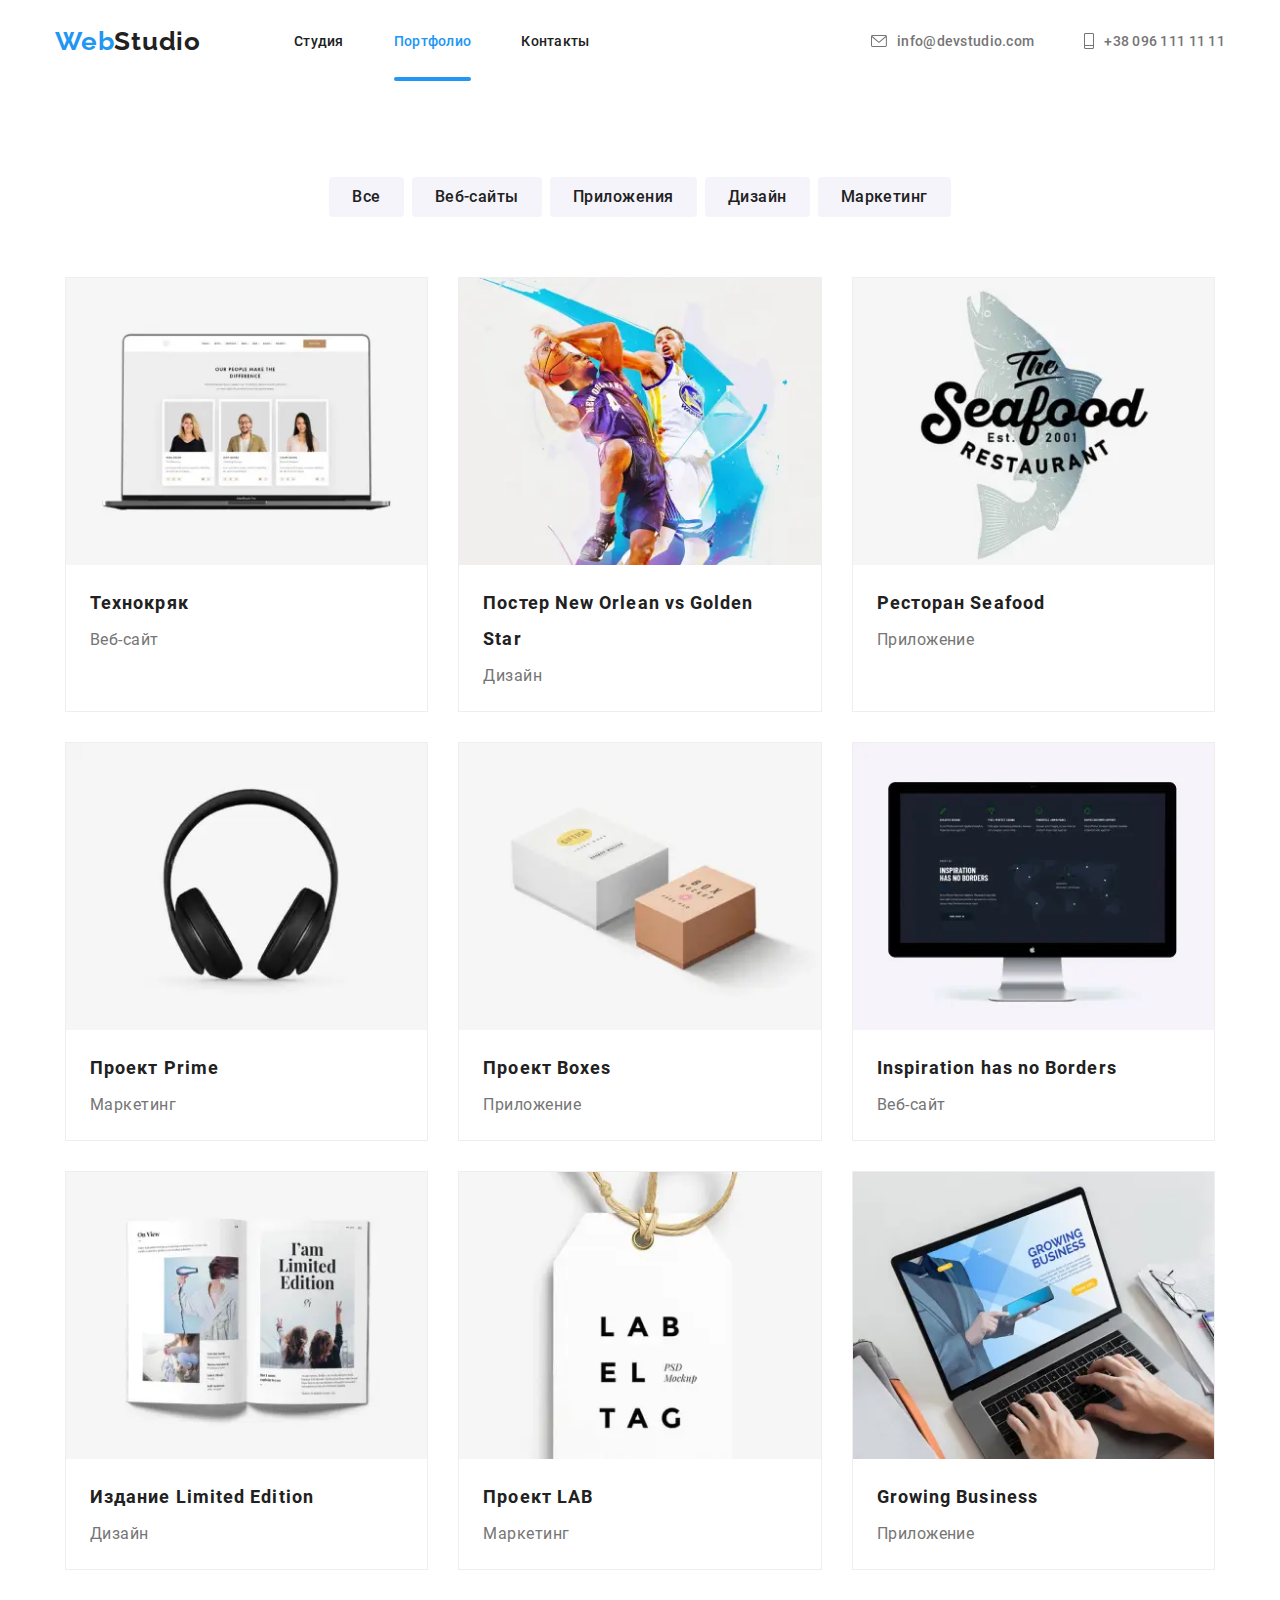
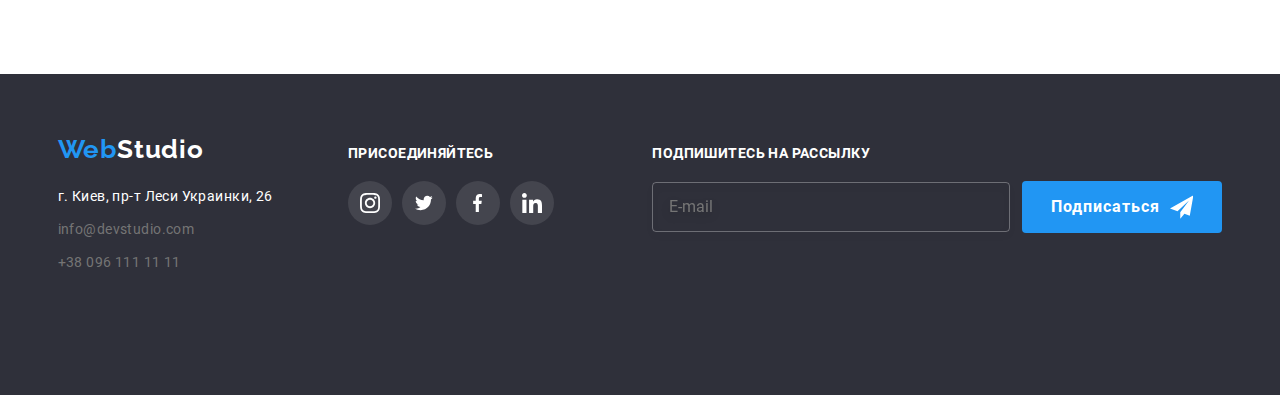
==== commit a44539fb: "fixed bugs" ====
--- a/portfolio.html
+++ b/portfolio.html
@@ -23,11 +23,11 @@
     
                 <ul class="site-nav list">
                     <li class="site-nav__item">
-                        <a class="site-nav__link site-nav__link--current" href="./index.html">Студия</a>
+                        <a class="site-nav__link " href="./index.html">Студия</a>
     
                     </li>
                     <li class="site-nav__item">
-                        <a href="./portfolio.html" class="site-nav__link">Портфолио</a>
+                        <a href="./portfolio.html" class="site-nav__link site-nav__link--current">Портфолио</a>
                     </li>
                     <li class="site-nav__item">
                         <alink href="" class="site-nav__link">Контакты</alink>
--- a/css/main.min.css
+++ b/css/main.min.css
@@ -2,5 +2,5 @@
     to right,
     rgba(47, 48, 58, 0.4),
     rgba(47, 48, 58, 0.4)
-  );--hero-btn-shadow: box-shadow 0px 4px 4px rgba(0, 0, 0, 0.15);--product-work__container-bgc: rgba(47, 48, 58, 0.8);--main-font-roboto: roboto, sans-serif;--logo-font-releway: raleway, sans-serif}.visually-hidden{position:absolute !important;clip:rect(1px 1px 1px 1px);clip:rect(1px, 1px, 1px, 1px);padding:0 !important;border:0 !important;height:1px !important;width:1px !important;overflow:hidden}.list{list-style:none}.link{text-decoration:none}img{display:block;max-width:100%;height:auto}h1,h2,h3,h4,h5,h6,p{margin:0}ul,ol{margin:0;padding:0}link{text-decoration:none}.qualities,.product-work,.team-section,.portfolio-section,.clients{padding-top:60px;padding-bottom:60px}@media screen and (min-width: 1200px){.qualities,.product-work,.team-section,.portfolio-section,.clients{padding-top:94px;padding-bottom:94px}}body{background-color:#ffffff;color:var(--general-color-text);font-family:var(--main-font-roboto);letter-spacing:0.03em}button{font-family:inherit}.container-centering{width:100%;text-align:center;padding:0 15px}.page-header .container-centering{display:flex;justify-content:space-between;align-items:center}.container-centering__hero{max-width:696px}@media screen and (min-width: 480px){.container-centering{width:450px;margin:0 auto}}@media screen and (min-width: 768px){.container-centering{width:738px}}@media screen and (min-width: 1200px){.container-centering{width:1200px}}.hero__title{font-size:26px;font-weight:900;line-height:1.615;letter-spacing:.06em;color:var(--text-title-white);text-transform:uppercase;margin-top:0px;margin-bottom:30px}@media screen and (min-width: 1200px){.hero__title{font-size:44px;font-weight:900;line-height:1.364;letter-spacing:.06em}}.product-work__title,.team-section__title,.clients__title{color:var(--title-text-color);text-align:center}@media screen and (min-width: 320px){.product-work__title,.team-section__title,.clients__title{margin-top:0px;margin-bottom:30px;font-size:28px;font-weight:700;line-height:1.179;letter-spacing:.03em}}@media screen and (min-width: 1200px){.product-work__title,.team-section__title,.clients__title{font-size:36px;font-weight:700;line-height:1.167;letter-spacing:.03em;margin-top:0px;margin-bottom:50px}}.social-ft__title,.subscribe__title{display:inline-block;font-size:14px;font-weight:700;line-height:1.143;letter-spacing:.03em;text-transform:uppercase;color:var(--text-title-white);margin-bottom:20px}.form__title{display:block;width:100%;font-size:20px;font-weight:700;line-height:1.15;letter-spacing:.03em;text-align:center;color:var(--title-text-color);margin-bottom:30px}.portfolio__card-title{color:var(--title-text-color);font-size:18px;font-weight:700;line-height:2;letter-spacing:.06em;margin-bottom:4px;margin-top:0}.qualities-list__title{font-size:14px;font-weight:700;line-height:1.143;letter-spacing:.03em;text-transform:uppercase;color:var(--title-text-color);margin-top:30px;margin-bottom:10px}.logo{font-size:24px;font-weight:700;line-height:1.167;letter-spacing:.03em;color:#212121;font-family:var(--logo-font-releway);font-style:normal;text-decoration:none;animation-duration:2000ms}@media screen and (min-width: 1200px){.logo{font-size:26px;font-weight:700;line-height:1.192;letter-spacing:.03em}}.logo:hover,.logo:focus{color:var(--accent-color)}.logo__icon{color:var(--accent-color)}.navigation__logo-padding{padding-top:16px;padding-bottom:16px}@media screen and (min-width: 768px){.navigation__logo-padding{padding-top:26px;padding-bottom:26px}}.logo__icon-ft{color:var(--text-title-white)}.footer__logo{display:inline-block;margin-top:0px;margin-bottom:20px}.social-list{display:flex;justify-content:center}.social-list__item{width:44px;height:44px}.social-list__item:not(:last-child){margin-right:10px}.social-list__link{display:flex;justify-content:center;align-items:center;width:100%;height:100%;color:var(--social-icon);border-radius:50%;transition:color var(--timing-function) var(--timing250ms),background-color var(--timing-function) var(--timing250ms)}.social-list__link:hover,.social-list__link:focus{background-color:var(--accent-color);color:var(--text-title-white)}.social-list__social-icon{fill:currentColor}.social-ft{display:flex;justify-content:center}@media screen and (min-width: 1200px){.social-ft{display:flex}}.social-ft__range{margin-bottom:60px}@media screen and (min-width: 768px){.social-ft__range{width:50%}}@media screen and (min-width: 1200px){.social-ft__range{margin-right:93px;width:auto}}.social-ft__item{width:44px;height:44px}.social-ft__item:not(:last-child){margin-right:10px}.social-ft__link{display:flex;justify-content:center;align-items:center;width:100%;height:100%;background-color:rgba(255,255,255,0.1);color:var(--text-title-white);border-radius:50%;transition:background-color var(--timing-function) var(--timing250ms)}.social-ft__link:hover,.social-ft__link:focus{background-color:var(--accent-color)}.social-ft__icon{fill:currentColor}.contacts-list{display:none;margin-left:auto}@media screen and (min-width: 768px){.contacts-list{display:inline-block;font-size:12px;font-weight:500;line-height:1.167;letter-spacing:.02em}}@media screen and (min-width: 1200px){.contacts-list{display:flex;font-size:14px;font-weight:500;line-height:1.143;letter-spacing:.02em}}@media screen and (max-width: 1199px){.contacts-list__item:first-child{margin-bottom:10px}}@media screen and (min-width: 1200px){.contacts-list__item:not(:last-child){margin-right:50px}}.contacts-list__link{display:flex;align-items:center;color:var(--general-color-text);text-decoration:none;transition:color var(--timing-function) var(--timing250ms)}@media screen and (min-width: 1200px){.contacts-list__link{padding-top:24px;padding-bottom:25px}}.contacts-list__link:hover,.contacts-list__link:focus{color:var(--accent-color)}.contacts-list__icon-tel,.contacts-list__icon-mail{margin-right:8px;fill:currentColor}@media screen and (min-width: 1200px){.contacts-list__icon-tel,.contacts-list__icon-mail{margin-right:10px}}@media screen and (min-width: 768px){.contacts-list__icon-mail{width:14px;height:10px}}@media screen and (min-width: 1200px){.contacts-list__icon-mail{width:16px;height:12px}}@media screen and (min-width: 768px){.contacts-list__icon-tel{width:10px;height:14px}}@media screen and (min-width: 1200px){.contacts-list__icon-tel{width:10px;height:16px}}.contacts-ft__address{color:var(--text-title-white);font-style:normal;font-size:14px;font-weight:400;line-height:1.714;letter-spacing:.03em;margin-bottom:9px;margin-top:0px}@media screen and (max-width: 1199px){.contacts-ft__address{margin-bottom:8px}}.contacts-ft__info{color:var(--general-color-text);font-style:normal;font-size:14px;font-weight:400;line-height:1.714;letter-spacing:.03em;text-decoration:none}.contacts-ft__item:first-child{display:block;margin-bottom:9px}@media screen and (max-width: 1199px){.contacts-ft__item:first-child:first-child{margin-bottom:8px}}.modal__close{display:flex;justify-content:center;align-items:center;position:absolute;top:6px;right:8px;padding:0;width:30px;height:30px;background-color:var(--text-title-white);border:1px solid rgba(0,0,0,0.1);border-radius:50%;cursor:pointer;transition:var(--timing250ms) var(--timing-function)}.modal__icon-close{transition:var(--timing250ms) var(--timing-function)}.modal__icon-close:hover,.modal__icon-close:focus{fill:var(--accent-color)}.form__send-btn{width:200px;display:block;font-size:16px;font-weight:700;line-height:1.875;letter-spacing:.03em;display:flex;justify-content:center;align-self:center;letter-spacing:0.06em;color:var(--text-title-white);background-color:var(--accent-color);padding:10px 55px;border-radius:4px;cursor:pointer;border:transparent;transition:box-shadow var(--timing-function) var(--timing250ms)}.form__send-btn:hover,.form__send-btn:focus{box-shadow:0px 4px 4px rgba(0,0,0,0.15)}.subscribe__btn{font-size:16px;font-weight:700;line-height:1.875;letter-spacing:.06em;display:flex;justify-content:center;align-items:center;color:var(--text-title-white);background-color:var(--accent-color);border:1px solid transparent;border-radius:4px;padding:10px 28px;cursor:pointer;transition:box-shadow var(--timing250ms) var(--timing-function);width:200px}@media screen and (max-width: 1199px){.subscribe__btn{margin-top:20px}}.subscribe__btn:hover,.subscribe__btn:focus{box-shadow:0px 4px 4px rgba(0,0,0,0.15)}.subscribe__icon-send{fill:currentColor;margin-left:10px}@media screen and (min-width: 320px){.subscribe__form{display:flex;flex-direction:column;align-items:center}}@media screen and (min-width: 320px){.subscribe__form{width:100%}}@media screen and (min-width: 1200px){.subscribe__form{display:flex;flex-direction:row;width:auto}}.subscribe__input{background-color:transparent;padding-top:15px;padding-bottom:15px;padding-left:16px;border:1px solid rgba(255,255,255,0.3);filter:drop-shadow(0px 4px 4px rgba(0,0,0,0.15));border-radius:4px;cursor:pointer;color:var(--text-title-white);outline:none}@media screen and (min-width: 320px){.subscribe__input{width:100%}}@media screen and (min-width: 768px){.subscribe__input{width:450px}}@media screen and (min-width: 1200px){.subscribe__input{width:358px;margin-right:12px}}.filter-list{display:flex;flex-wrap:wrap;margin-bottom:40px}@media screen and (min-width: 768px){.filter-list{margin-bottom:30px;justify-content:center}}@media screen and (min-width: 1200px){.filter-list{margin-bottom:50px;justify-content:center}}.filter-list__btn{color:var(--title-text-color);background-color:var(--bgc-team);font-size:16px;font-weight:500;line-height:1.625;letter-spacing:.03em;display:inline-block;border:1px solid transparent;border-radius:4px;padding:6px 22px;cursor:pointer;transition:color var(--timing-function) var(--timing250ms),background-color var(--timing-function) var(--timing250ms)}.filter-list__btn:hover,.filter-list__btn:focus{background-color:var(--accent-color);color:var(--text-title-white);box-shadow:0px 3px 1px rgba(0,0,0,0.1),0px 1px 2px rgba(0,0,0,0.08),0px 2px 2px rgba(0,0,0,0.12)}.filter-list__item:not(:last-child){margin-right:8px}@media screen and (max-width: 767px){.filter-list__item:not(:last-child):nth-child(-n+3){margin-bottom:15px}}@media screen and (min-width: 768px){.page-header__border-portfolio{border-bottom:1px solid #ececec}}.hero{background-color:var(--background-color-blue);text-align:center;padding-top:118px;padding-bottom:118px}@media screen and (min-width: 1200px){.hero{padding-top:200px;padding-bottom:200px}}.hero__overlay{max-width:480px;height:400px;margin-left:auto;margin-right:auto;background-position:center;background-repeat:no-repeat;background-image:var(--overlay-gradient),url("../img/hero/hero-x1@480.jpg");background-size:cover}@media screen and (min-device-pixel-ratio: 2), screen and (min-resolution: 192dpi), screen and (min-resolution: 2dppx){.hero__overlay{background-image:url("../img/hero/hero-x2@480.jpg")}}@media screen and (min-width: 768px){.hero__overlay{max-width:768px;background-image:var(--overlay-gradient),url("../img/hero/hero-x1@768.jpg")}}@media screen and (min-width: 768px) and (min-device-pixel-ratio: 2), screen and (min-width: 768px) and (min-resolution: 192dpi), screen and (min-width: 768px) and (min-resolution: 2dppx){.hero__overlay{background-image:url("../img/hero/hero-x2@768.jpg")}}@media screen and (min-width: 1200px){.hero__overlay{max-width:1600px;height:600px;background-image:var(--overlay-gradient),url("../img/hero/hero-x1@1200.jpg")}}@media screen and (min-width: 1200px) and (min-device-pixel-ratio: 2), screen and (min-width: 1200px) and (min-resolution: 192dpi), screen and (min-width: 1200px) and (min-resolution: 2dppx){.hero__overlay{background-image:url("../img/hero/hero-x2@1200.jpg")}}@media screen and (max-width: 767px){.site-nav{display:none}.mobile-menu{position:absolute;z-index:1;top:0;left:50%;transform:translateX(-50%) translateY(-100%);width:100%;max-width:480px;height:100vh;background-color:var(--text-title-white);padding:48px 40px;transition:var(--timing250ms) var(--timing-function);display:flex;flex-direction:column;justify-content:space-between;align-items:flex-start}.mobile-menu.is-open{transform:translateX(-50%) translateY(0%)}.mobile-menu__btn-close,.mobile-menu__burger-btn{background-color:transparent;border:none;padding:0}.mobile-menu__icon-close,.mobile-menu__burger-icon{width:24px;height:16px;fill:#000000}.mobile-menu__btn-close{position:absolute;top:8px;right:8px}.mobile-menu__item:not(:last-child){margin-bottom:32px}.mobile-menu__link{font-size:40px;font-weight:500;line-height:1.175;letter-spacing:.02em;color:var(--title-text-color)}}@media screen and (max-width: 767px) and (max-width: 480px){.mobile-menu__link{font-size:27px;font-weight:500;line-height:1.148;letter-spacing:.02em}}@media screen and (max-width: 767px){.mobile-menu__link:hover,.mobile-menu__link:focus{color:var(--accent-color)}.contact-list-mob{margin-top:auto;margin-bottom:64px}.contact-list-mob__item:not(:last-child){margin-bottom:32px}.contact-list-mob__link-mail{font-size:24px;font-weight:500;line-height:1.167;letter-spacing:.02em;color:var(--general-color-text)}}@media screen and (max-width: 767px) and (max-width: 480px){.contact-list-mob__link-mail{font-size:16px;font-weight:500;line-height:1.188;letter-spacing:.02em}}@media screen and (max-width: 767px){.contact-list-mob__link-tel{font-size:34px;font-weight:500;line-height:1.176;letter-spacing:.02em;color:var(--accent-color);white-space:nowrap}}@media screen and (max-width: 767px) and (max-width: 480px){.contact-list-mob__link-tel{font-size:23px;font-weight:500;line-height:1.13;letter-spacing:.02em}}@media screen and (max-width: 767px){.social-mob{display:inline-flex;justify-content:flex-start}.social-mob__item:not(:last-child){border-right:1px solid rgba(33,33,33,0.2);margin-right:10px}.social-mob__link{display:block;font-size:18px;font-weight:500;line-height:1.222;letter-spacing:.02em;color:var(--accent-color);margin-right:10px}}@media screen and (max-width: 767px) and (max-width: 480px){.social-mob__link{font-size:12px;font-weight:500;line-height:1.083;letter-spacing:.02em}}@media screen and (min-width: 768px){.mobile-menu__burger-btn{display:none}.mobile-menu{display:none}.site-nav{display:flex}}@media screen and (min-width: 768px) and (min-width: 768px){.site-nav{margin-left:88px}}@media screen and (min-width: 768px) and (min-width: 1200px){.site-nav{margin-left:93px}}@media screen and (min-width: 768px){.site-nav__link{display:block;position:relative;color:var(--title-text-color);font-size:14px;font-weight:500;line-height:1.143;letter-spacing:.02em;text-decoration:none;padding-top:32px;padding-bottom:32px;transition:color var(--timing-function) var(--timing250ms)}.site-nav__link--current::after{content:"";display:block;width:100%;height:4px;background-color:var(--accent-color);position:absolute;left:0;bottom:0;border-radius:2px;transition:var(--timing250ms) var(--timing-function)}.site-nav__link--current:hover::after{transform:scaleX(1.5)}.site-nav__link:hover,.site-nav__link:focus{color:var(--accent-color)}.site-nav__link--current{color:var(--accent-color);text-decoration:none;font-size:14px;font-weight:500;line-height:1.143;letter-spacing:.02em}.site-nav__item:not(:last-child){margin-right:50px}}.navigation{display:flex;justify-content:center;align-items:center}@media screen and (min-width: 768px){.qualities-list{display:flex;flex-wrap:wrap;margin:-15px}}.qualities-list__item{width:100%;text-align:left}@media screen and (min-width: 768px){.qualities-list__item{width:calc((100% - 2 * 30px) / 2);margin:15px}}@media screen and (min-width: 1200px){.qualities-list__item{width:calc((100% - 4 * 30px) / 4);margin:15px}}@media screen and (max-width: 767px){.qualities-list__item:not(:last-child){margin-bottom:30px}}.qualities-list__icon{display:flex;justify-content:center;align-items:center;background-color:var(--bgc-team);border-radius:4px;width:100%;height:120px;text-align:center}.qualities-list__text{font-size:14px;font-weight:400;line-height:1.714;letter-spacing:.03em;margin-top:0;margin-bottom:0}@media screen and (max-width: 1199px){.product-work{display:none}}.product-work__list{display:flex;margin:-15px}.product-work__item{position:relative;margin:15px}.product-work__container{position:absolute;left:0px;bottom:0px;padding:27px 82px;background:var(--product-work__container-bgc);width:100%}.product-work__info{font-size:14px;font-weight:400;line-height:1.143;letter-spacing:.03em;text-align:center;text-transform:uppercase;margin-top:0px;margin-bottom:0px;color:var(--text-title-white)}.team-section{background-color:var(--bgc-team)}@media screen and (min-width: 768px){.team-list{display:flex;flex-wrap:wrap;margin:-15px}}.team-list__item{background-color:#fff;width:100%;margin:15px;box-shadow:0px 1px 3px rgba(0,0,0,0.12),0px 1px 1px rgba(0,0,0,0.14),0px 2px 1px rgba(0,0,0,0.2);border-radius:0px 0px 4px 4px}@media screen and (min-width: 320px){.team-list__item{margin:0 0 30px}}@media screen and (min-width: 768px){.team-list__item{width:calc((100% - 2 * 30px) / 2);margin:15px}}@media screen and (min-width: 1200px){.team-list__item{width:calc((100% - 4 * 30px) / 4);margin:15px}}.team-list__img-range{margin-top:0px;margin-bottom:0px}@media screen and (min-width: 320px){.team-list__packing-studio{padding:23px 30px 18px}}@media screen and (min-width: 480px){.team-list__packing-studio{padding:30px 122px 24px}}@media screen and (min-width: 768px){.team-list__packing-studio{padding:30px 74px 24px}}@media screen and (min-width: 1200px){.team-list__packing-studio{padding:30px 32px}}.team-list__member{font-size:16px;font-weight:500;line-height:1.188;letter-spacing:.03em;color:var(--title-text-color);margin-top:0px;margin-bottom:10px}.team-list__function{font-weight:400;font-size:16px;line-height:1.19;margin-top:0px;margin-bottom:16px}@media screen and (min-width: 360px){.clients-list{display:flex;flex-wrap:wrap;margin:-15px}}.clients-list__item{width:100%;height:90px;margin:15px}@media screen and (max-width: 479px){.clients-list__item{margin:0;margin-bottom:30px}}@media screen and (min-width: 480px){.clients-list__item{width:calc((100% - 2 * 30px) / 2)}}@media screen and (min-width: 480px) and (min-width: 768px){.clients-list__item{width:calc((100% - 3 * 30px) / 3)}}@media screen and (min-width: 480px) and (min-width: 768px) and (min-width: 1200px){.clients-list__item{width:calc((100% - 6 * 30px) / 6)}}.clients-list__link{display:flex;justify-content:center;align-items:center;color:var(--social-icon);width:100%;height:100%;border:1px solid #afb1b8;border-radius:4px;transition:color var(--timing-function) var(--timing250ms),border var(--timing-function) var(--timing250ms)}.clients-list__link:hover,.clients-list__link:focus{color:var(--accent-color);border:1px solid var(--accent-color);border-radius:4px}.clients-list__icon{fill:currentColor}.portfolio{display:flex;flex-wrap:wrap;padding:10px}@media screen and (min-width: 767px){.portfolio{margin:-15px}}@media screen and (min-width: 320px){.portfolio__card{margin:0 0 30px}}@media screen and (min-width: 768px){.portfolio__card{width:calc((100% - 2 * 30px) / 2);margin:15px}}@media screen and (min-width: 1200px){.portfolio__card{width:calc((100% - 3 * 30px) / 3);margin:15px;border:1px solid #eeeeee}}.portfolio__link{display:block;text-decoration:none}.portfolio__link:hover,.portfolio__link:focus{box-shadow:0px 1px 1px rgba(0,0,0,0.12),0px 4px 4px rgba(0,0,0,0.06),1px 4px 6px rgba(0,0,0,0.16)}.portfolio__link:visited{color:var(--general-color-text)}.portfolio__container{position:relative;overflow:hidden}.portfolio__text-container{display:block;position:absolute;top:0;left:0;padding:63px 24px;width:100%;height:100%;transition:var(--timing250ms) var(--timing-function);transform:translateY(100%);background-color:var(--bgc-portfolio-text)}.portfolio__card:hover .portfolio__text-container{transform:translateY(0%)}.portfolio__text{text-align:left;position:absolute;margin-bottom:0px;margin-top:0px;font-weight:400;font-size:18px;line-height:1.56;color:var(--text-title-white)}.portfolio__packing{padding:20px 24px;text-align:left}.portfolio__card-text{font-weight:400;font-size:16px;line-height:1.87;margin:0}.footer{background-color:var(--background-color-blue);padding-top:60px;padding-bottom:60px}@media screen and (min-width: 768px){.footer__align{display:flex;flex-wrap:wrap;justify-content:space-around}}@media screen and (min-width: 1200px){.footer__align{display:flex;align-items:baseline;text-align:left;margin-bottom:0px}}@media screen and (min-width: 320px){.footer__range{margin-bottom:60px}}@media screen and (min-width: 768px){.footer__range{width:50%}}@media screen and (min-width: 1200px){.footer__range{margin-right:70px;width:auto}}.backdrop{position:fixed;top:0;left:0;width:100%;height:100%;opacity:1;background:rgba(0,0,0,0.2);transition:opacity var(--timing250ms) var(--timing-function)}.is-hidden{opacity:0;pointer-events:none}.modal{display:block;position:absolute;top:50%;left:50%;transform:translate(-50%, -50%) scale(1);background-color:var(--text-title-white);transition:opacity var(--timing250ms) var(--timing-function);padding:40px}@media screen and (max-width: 767px){.modal{width:90%;max-width:450px;height:95%;overflow:scroll}}@media screen and (min-width: 768px){.modal{width:90%;max-width:450px;height:95%;overflow:scroll}}@media screen and (min-width: 1200px){.modal{width:528px}}.modal__button{color:var(--text-title-white);background-color:var(--accent-color);display:inline-block;box-shadow:var(--hero-btn-shadow);border:1px solid transparent;border-radius:4px;padding:10px 32px;cursor:pointer;min-width:200px}.form{display:flex;flex-direction:column}.form__field{position:relative;text-align:left;margin-bottom:28px}.form__field:focus-within .form__icon-name{fill:var(--accent-color)}.form__field:focus-within .form__label{transform:translateY(-40px) translateX(-40px)}.form__label{position:absolute;top:50%;left:40px;transform:translateY(-50%);display:block;width:100%;font-size:12px;font-weight:400;line-height:1.167;letter-spacing:.01em;cursor:pointer;transition:var(--timing250ms) var(--timing-function)}.form__icon-name{position:absolute;top:48%;left:15px;transform:translateY(-50%);transition:var(--timing250ms) var(--timing-function)}.form__input{width:100%;margin:0px;padding-top:14px;padding-bottom:14px;padding-left:41px;border:var(--border-modal);border-radius:4px;font-family:inherit;cursor:pointer;transition:border var(--timing250ms) var(--timing-function)}.form__input:focus{border:1px solid #2196f3;outline:none}.form__input:not(:placeholder-shown)+.form__input__label{transform:translateY(-40px) translateX(-40px)}.form__comments-title{display:inline-block;font-size:12px;font-weight:400;line-height:1.167;letter-spacing:.01em}.form__comments{display:block;width:100%;height:100%;height:120px;padding:12px 16px;resize:none;border:var(--border-modal);border-radius:4px;font-family:inherit;margin-top:4px;margin-bottom:20px;cursor:pointer;transition:border var(--timing250ms) var(--timing-function)}.form__comments::placeholder{font-size:14px;font-weight:400;line-height:1.143;letter-spacing:.01em;color:rgba(117,117,117,0.5)}.form__comments:focus{border:1px solid #2196f3;outline:none}.form__policy{margin-bottom:30px}.form__policy::before{display:inline-block;content:"";width:16px;height:15px;border:2px solid var(--title-text-color);border-radius:2px;margin-right:8px;cursor:pointer;transition:var(--timing250ms) var(--timing-function)}.form__terms{color:var(--accent-color);font-size:14px;font-weight:400;line-height:1.714;letter-spacing:.03em}.form__checkbox:checked+.form__policy::before{background-color:var(--accent-color);border:transparent;background-image:url(../img/modal-form/check.svg);background-repeat:no-repeat;background-size:contain;background-position:center;transition:border var(--timing-function) var(--timing250ms)}.form__checkbox:focus+.form__policy::before{border:2px solid var(--accent-color);border-radius:2px}
+  );--hero-btn-shadow: box-shadow 0px 4px 4px rgba(0, 0, 0, 0.15);--product-work__container-bgc: rgba(47, 48, 58, 0.8);--main-font-roboto: roboto, sans-serif;--logo-font-releway: raleway, sans-serif}.visually-hidden{position:absolute !important;clip:rect(1px 1px 1px 1px);clip:rect(1px, 1px, 1px, 1px);padding:0 !important;border:0 !important;height:1px !important;width:1px !important;overflow:hidden}.list{list-style:none}.link{text-decoration:none}img{display:block;max-width:100%;height:auto}h1,h2,h3,h4,h5,h6,p{margin:0}ul,ol{margin:0;padding:0}link{text-decoration:none}.qualities,.product-work,.team-section,.portfolio-section,.clients{padding-top:60px;padding-bottom:60px}@media screen and (min-width: 1200px){.qualities,.product-work,.team-section,.portfolio-section,.clients{padding-top:94px;padding-bottom:94px}}body{background-color:#ffffff;color:var(--general-color-text);font-family:var(--main-font-roboto);letter-spacing:0.03em}button{font-family:inherit}.container-centering{width:100%;text-align:center;padding:0 15px}.page-header .container-centering{display:flex;justify-content:space-between;align-items:center}.container-centering__hero{max-width:696px}@media screen and (min-width: 480px){.container-centering{width:480px;margin:0 auto}}@media screen and (min-width: 768px){.container-centering{width:738px}}@media screen and (min-width: 1200px){.container-centering{width:1200px}}.hero__title{font-size:26px;font-weight:900;line-height:1.615;letter-spacing:.06em;color:var(--text-title-white);text-transform:uppercase;margin-top:0px;margin-bottom:30px}@media screen and (min-width: 1200px){.hero__title{font-size:44px;font-weight:900;line-height:1.364;letter-spacing:.06em}}.product-work__title,.team-section__title,.clients__title{color:var(--title-text-color);text-align:center}@media screen and (min-width: 320px){.product-work__title,.team-section__title,.clients__title{margin-top:0px;margin-bottom:30px;font-size:28px;font-weight:700;line-height:1.179;letter-spacing:.03em}}@media screen and (min-width: 1200px){.product-work__title,.team-section__title,.clients__title{font-size:36px;font-weight:700;line-height:1.167;letter-spacing:.03em;margin-top:0px;margin-bottom:50px}}.social-ft__title,.subscribe__title{display:inline-block;font-size:14px;font-weight:700;line-height:1.143;letter-spacing:.03em;text-transform:uppercase;color:var(--text-title-white);margin-bottom:20px}.form__title{display:block;width:100%;font-size:20px;font-weight:700;line-height:1.15;letter-spacing:.03em;text-align:center;color:var(--title-text-color);margin-bottom:30px}.portfolio__card-title{color:var(--title-text-color);font-size:18px;font-weight:700;line-height:2;letter-spacing:.06em;margin-bottom:4px;margin-top:0}.qualities-list__title{font-size:14px;font-weight:700;line-height:1.143;letter-spacing:.03em;text-transform:uppercase;color:var(--title-text-color);margin-top:30px;margin-bottom:10px}@media screen and (max-width: 767px){.qualities-list__title{text-align:center}}.logo{font-size:24px;font-weight:700;line-height:1.167;letter-spacing:.03em;color:#212121;font-family:var(--logo-font-releway);font-style:normal;text-decoration:none;animation-duration:2000ms}@media screen and (min-width: 1200px){.logo{font-size:26px;font-weight:700;line-height:1.192;letter-spacing:.03em}}.logo:hover,.logo:focus{color:var(--accent-color)}.logo__icon{color:var(--accent-color)}.navigation__logo-padding{padding-top:16px;padding-bottom:16px}@media screen and (min-width: 768px){.navigation__logo-padding{padding-top:26px;padding-bottom:26px}}.logo__icon-ft{color:var(--text-title-white)}.footer__logo{display:inline-block;margin-top:0px;margin-bottom:20px}.social-list{display:flex;justify-content:center}.social-list__item{width:44px;height:44px}.social-list__item:not(:last-child){margin-right:10px}.social-list__link{display:flex;justify-content:center;align-items:center;width:100%;height:100%;color:var(--social-icon);border-radius:50%;transition:color var(--timing-function) var(--timing250ms),background-color var(--timing-function) var(--timing250ms)}.social-list__link:hover,.social-list__link:focus{background-color:var(--accent-color);color:var(--text-title-white)}.social-list__social-icon{fill:currentColor}.social-ft{display:flex;justify-content:center}@media screen and (min-width: 1200px){.social-ft{display:flex}}.social-ft__range{margin-bottom:60px}@media screen and (min-width: 768px){.social-ft__range{width:50%}}@media screen and (min-width: 1200px){.social-ft__range{margin-right:93px;width:auto}}.social-ft__item{width:44px;height:44px}.social-ft__item:not(:last-child){margin-right:10px}.social-ft__link{display:flex;justify-content:center;align-items:center;width:100%;height:100%;background-color:rgba(255,255,255,0.1);color:var(--text-title-white);border-radius:50%;transition:background-color var(--timing-function) var(--timing250ms)}.social-ft__link:hover,.social-ft__link:focus{background-color:var(--accent-color)}.social-ft__icon{fill:currentColor}.contacts-list{display:none;margin-left:auto}@media screen and (min-width: 768px){.contacts-list{display:inline-block;font-size:12px;font-weight:500;line-height:1.167;letter-spacing:.02em}}@media screen and (min-width: 1200px){.contacts-list{display:flex;font-size:14px;font-weight:500;line-height:1.143;letter-spacing:.02em}}@media screen and (max-width: 1199px){.contacts-list__item:first-child{margin-bottom:10px}}@media screen and (min-width: 1200px){.contacts-list__item:not(:last-child){margin-right:50px}}.contacts-list__link{display:flex;align-items:center;color:var(--general-color-text);text-decoration:none;transition:color var(--timing-function) var(--timing250ms)}@media screen and (min-width: 1200px){.contacts-list__link{padding-top:24px;padding-bottom:25px}}.contacts-list__link:hover,.contacts-list__link:focus{color:var(--accent-color)}.contacts-list__icon-tel,.contacts-list__icon-mail{margin-right:8px;fill:currentColor}@media screen and (min-width: 1200px){.contacts-list__icon-tel,.contacts-list__icon-mail{margin-right:10px}}@media screen and (min-width: 768px){.contacts-list__icon-mail{width:14px;height:10px}}@media screen and (min-width: 1200px){.contacts-list__icon-mail{width:16px;height:12px}}@media screen and (min-width: 768px){.contacts-list__icon-tel{width:10px;height:14px}}@media screen and (min-width: 1200px){.contacts-list__icon-tel{width:10px;height:16px}}.contacts-ft__address{color:var(--text-title-white);font-style:normal;font-size:14px;font-weight:400;line-height:1.714;letter-spacing:.03em;margin-bottom:9px;margin-top:0px}@media screen and (max-width: 1199px){.contacts-ft__address{margin-bottom:8px}}.contacts-ft__info{color:var(--general-color-text);font-style:normal;font-size:14px;font-weight:400;line-height:1.714;letter-spacing:.03em;text-decoration:none}.contacts-ft__item:first-child{display:block;margin-bottom:9px}@media screen and (max-width: 1199px){.contacts-ft__item:first-child:first-child{margin-bottom:8px}}.modal__close{display:flex;justify-content:center;align-items:center;position:absolute;top:6px;right:8px;padding:0;width:30px;height:30px;background-color:var(--text-title-white);border:1px solid rgba(0,0,0,0.1);border-radius:50%;cursor:pointer;transition:var(--timing250ms) var(--timing-function)}.modal__icon-close{transition:var(--timing250ms) var(--timing-function)}.modal__icon-close:hover,.modal__icon-close:focus{fill:var(--accent-color)}.form__send-btn{width:200px;display:block;font-size:16px;font-weight:700;line-height:1.875;letter-spacing:.03em;display:flex;justify-content:center;align-self:center;letter-spacing:0.06em;color:var(--text-title-white);background-color:var(--accent-color);padding:10px 55px;border-radius:4px;cursor:pointer;border:transparent;transition:box-shadow var(--timing-function) var(--timing250ms)}.form__send-btn:hover,.form__send-btn:focus{box-shadow:0px 4px 4px rgba(0,0,0,0.15)}.subscribe__btn{font-size:16px;font-weight:700;line-height:1.875;letter-spacing:.06em;display:flex;justify-content:center;align-items:center;color:var(--text-title-white);background-color:var(--accent-color);border:1px solid transparent;border-radius:4px;padding:10px 28px;cursor:pointer;transition:box-shadow var(--timing250ms) var(--timing-function);width:200px}@media screen and (max-width: 1199px){.subscribe__btn{margin-top:20px}}.subscribe__btn:hover,.subscribe__btn:focus{box-shadow:0px 4px 4px rgba(0,0,0,0.15)}.subscribe__icon-send{fill:currentColor;margin-left:10px}@media screen and (min-width: 320px){.subscribe__form{display:flex;flex-direction:column;align-items:center}}@media screen and (min-width: 320px){.subscribe__form{width:100%}}@media screen and (min-width: 1200px){.subscribe__form{display:flex;flex-direction:row;width:auto}}.subscribe__input{background-color:transparent;padding-top:15px;padding-bottom:15px;padding-left:16px;border:1px solid rgba(255,255,255,0.3);filter:drop-shadow(0px 4px 4px rgba(0,0,0,0.15));border-radius:4px;cursor:pointer;color:var(--text-title-white);outline:none}@media screen and (min-width: 320px){.subscribe__input{width:100%}}@media screen and (min-width: 768px){.subscribe__input{width:450px}}@media screen and (min-width: 1200px){.subscribe__input{width:358px;margin-right:12px}}.filter-list{display:flex;flex-wrap:wrap;margin-bottom:40px}@media screen and (min-width: 768px){.filter-list{margin-bottom:30px;justify-content:center}}@media screen and (min-width: 1200px){.filter-list{margin-bottom:50px;justify-content:center}}.filter-list__btn{color:var(--title-text-color);background-color:var(--bgc-team);font-size:16px;font-weight:500;line-height:1.625;letter-spacing:.03em;display:inline-block;border:1px solid transparent;border-radius:4px;padding:6px 22px;cursor:pointer;transition:color var(--timing-function) var(--timing250ms),background-color var(--timing-function) var(--timing250ms)}.filter-list__btn:hover,.filter-list__btn:focus{background-color:var(--accent-color);color:var(--text-title-white);box-shadow:0px 3px 1px rgba(0,0,0,0.1),0px 1px 2px rgba(0,0,0,0.08),0px 2px 2px rgba(0,0,0,0.12)}.filter-list__item:not(:last-child){margin-right:8px}@media screen and (max-width: 767px){.filter-list__item:not(:last-child):nth-child(-n+3){margin-bottom:15px}}@media screen and (min-width: 768px){.page-header__border-portfolio{border-bottom:1px solid #ececec}}.hero{background-color:var(--background-color-blue);text-align:center;padding-top:118px;padding-bottom:118px}@media screen and (min-width: 1200px){.hero{padding-top:200px;padding-bottom:200px}}.hero__overlay{max-width:480px;height:400px;margin-left:auto;margin-right:auto;background-position:center;background-repeat:no-repeat;background-image:var(--overlay-gradient),url("../img/hero/hero-x1@480.jpg");background-size:cover}@media screen and (min-device-pixel-ratio: 2), screen and (min-resolution: 192dpi), screen and (min-resolution: 2dppx){.hero__overlay{background-image:url("../img/hero/hero-x2@480.jpg")}}@media screen and (min-width: 768px){.hero__overlay{max-width:768px;background-image:var(--overlay-gradient),url("../img/hero/hero-x1@768.jpg")}}@media screen and (min-width: 768px) and (min-device-pixel-ratio: 2), screen and (min-width: 768px) and (min-resolution: 192dpi), screen and (min-width: 768px) and (min-resolution: 2dppx){.hero__overlay{background-image:url("../img/hero/hero-x2@768.jpg")}}@media screen and (min-width: 1200px){.hero__overlay{max-width:1600px;height:600px;background-image:var(--overlay-gradient),url("../img/hero/hero-x1@1200.jpg")}}@media screen and (min-width: 1200px) and (min-device-pixel-ratio: 2), screen and (min-width: 1200px) and (min-resolution: 192dpi), screen and (min-width: 1200px) and (min-resolution: 2dppx){.hero__overlay{background-image:url("../img/hero/hero-x2@1200.jpg")}}@media screen and (max-width: 767px){.site-nav{display:none}.mobile-menu{position:absolute;z-index:1;top:0;left:50%;transform:translateX(-50%) translateY(-100%);width:100%;max-width:480px;height:100vh;background-color:var(--text-title-white);padding:48px 40px;transition:var(--timing250ms) var(--timing-function);display:flex;flex-direction:column;justify-content:space-between;align-items:flex-start}.mobile-menu.is-open{transform:translateX(-50%) translateY(0%)}.mobile-menu__btn-close,.mobile-menu__burger-btn{background-color:transparent;border:none;padding:0}.mobile-menu__icon-close,.mobile-menu__burger-icon{width:24px;height:16px;fill:#000000}.mobile-menu__btn-close{position:absolute;top:8px;right:8px}.mobile-menu__item:not(:last-child){margin-bottom:32px}.mobile-menu__link{font-size:40px;font-weight:500;line-height:1.175;letter-spacing:.02em;color:var(--title-text-color)}}@media screen and (max-width: 767px) and (max-width: 480px){.mobile-menu__link{font-size:27px;font-weight:500;line-height:1.148;letter-spacing:.02em}}@media screen and (max-width: 767px){.mobile-menu__link:hover,.mobile-menu__link:focus{color:var(--accent-color)}.contact-list-mob{margin-top:auto;margin-bottom:64px}.contact-list-mob__item:not(:last-child){margin-bottom:32px}.contact-list-mob__link-mail{font-size:24px;font-weight:500;line-height:1.167;letter-spacing:.02em;color:var(--general-color-text)}}@media screen and (max-width: 767px) and (max-width: 480px){.contact-list-mob__link-mail{font-size:16px;font-weight:500;line-height:1.188;letter-spacing:.02em}}@media screen and (max-width: 767px){.contact-list-mob__link-tel{font-size:34px;font-weight:500;line-height:1.176;letter-spacing:.02em;color:var(--accent-color);white-space:nowrap}}@media screen and (max-width: 767px) and (max-width: 480px){.contact-list-mob__link-tel{font-size:23px;font-weight:500;line-height:1.13;letter-spacing:.02em}}@media screen and (max-width: 767px){.social-mob{display:inline-flex;justify-content:flex-start}.social-mob__item:not(:last-child){border-right:1px solid rgba(33,33,33,0.2);margin-right:10px}.social-mob__link{display:block;font-size:18px;font-weight:500;line-height:1.222;letter-spacing:.02em;color:var(--accent-color);margin-right:10px}}@media screen and (max-width: 767px) and (max-width: 480px){.social-mob__link{font-size:12px;font-weight:500;line-height:1.083;letter-spacing:.02em}}@media screen and (min-width: 768px){.mobile-menu__burger-btn{display:none}.mobile-menu{display:none}.site-nav{display:flex}}@media screen and (min-width: 768px) and (min-width: 768px){.site-nav{margin-left:88px}}@media screen and (min-width: 768px) and (min-width: 1200px){.site-nav{margin-left:93px}}@media screen and (min-width: 768px){.site-nav__link{display:block;position:relative;color:var(--title-text-color);font-size:14px;font-weight:500;line-height:1.143;letter-spacing:.02em;text-decoration:none;padding-top:32px;padding-bottom:32px;transition:color var(--timing-function) var(--timing250ms)}.site-nav__link--current::after{content:"";display:block;width:100%;height:4px;background-color:var(--accent-color);position:absolute;left:0;bottom:0;border-radius:2px;transition:var(--timing250ms) var(--timing-function)}.site-nav__link--current:hover::after{transform:scaleX(1.5)}.site-nav__link:hover,.site-nav__link:focus{color:var(--accent-color)}.site-nav__link--current{color:var(--accent-color);text-decoration:none;font-size:14px;font-weight:500;line-height:1.143;letter-spacing:.02em}.site-nav__item:not(:last-child){margin-right:50px}}.navigation{display:flex;justify-content:center;align-items:center}@media screen and (min-width: 768px){.qualities-list{display:flex;flex-wrap:wrap;margin:-15px}}.qualities-list__item{width:100%;text-align:left}@media screen and (min-width: 768px){.qualities-list__item{width:calc((100% - 2 * 30px) / 2);margin:15px}}@media screen and (min-width: 1200px){.qualities-list__item{width:calc((100% - 4 * 30px) / 4);margin:15px}}@media screen and (max-width: 767px){.qualities-list__item:not(:last-child){margin-bottom:30px}}.qualities-list__icon{display:flex;justify-content:center;align-items:center;background-color:var(--bgc-team);border-radius:4px;width:100%;height:120px;text-align:center}.qualities-list__text{font-size:14px;font-weight:400;line-height:1.714;letter-spacing:.03em;margin-top:0;margin-bottom:0}@media screen and (max-width: 1199px){.product-work{display:none}}.product-work__list{display:flex;margin:-15px}.product-work__item{position:relative;margin:15px}.product-work__container{position:absolute;left:0px;bottom:0px;padding:27px 82px;background:var(--product-work__container-bgc);width:100%}.product-work__info{font-size:14px;font-weight:400;line-height:1.143;letter-spacing:.03em;text-align:center;text-transform:uppercase;margin-top:0px;margin-bottom:0px;color:var(--text-title-white)}.team-section{background-color:var(--bgc-team)}@media screen and (min-width: 768px){.team-list{display:flex;flex-wrap:wrap;margin:-15px}}.team-list__item{background-color:#fff;width:100%;margin:15px;box-shadow:0px 1px 3px rgba(0,0,0,0.12),0px 1px 1px rgba(0,0,0,0.14),0px 2px 1px rgba(0,0,0,0.2);border-radius:0px 0px 4px 4px}@media screen and (min-width: 320px){.team-list__item{margin:0 0 30px}}@media screen and (min-width: 768px){.team-list__item{width:calc((100% - 2 * 30px) / 2);margin:15px}}@media screen and (min-width: 1200px){.team-list__item{width:calc((100% - 4 * 30px) / 4);margin:15px}}.team-list__img-range{margin-top:0px;margin-bottom:0px}@media screen and (min-width: 320px){.team-list__packing-studio{padding:23px 30px 18px}}@media screen and (min-width: 480px){.team-list__packing-studio{padding:30px 122px 24px}}@media screen and (min-width: 768px){.team-list__packing-studio{padding:30px 74px 24px}}@media screen and (min-width: 1200px){.team-list__packing-studio{padding:30px 32px}}.team-list__member{font-size:16px;font-weight:500;line-height:1.188;letter-spacing:.03em;color:var(--title-text-color);margin-top:0px;margin-bottom:10px}.team-list__function{font-weight:400;font-size:16px;line-height:1.19;margin-top:0px;margin-bottom:16px}@media screen and (min-width: 360px){.clients-list{display:flex;flex-wrap:wrap;margin:-15px}}.clients-list__item{width:100%;height:90px;margin:15px}@media screen and (max-width: 479px){.clients-list__item{margin:0;margin-bottom:30px}}@media screen and (min-width: 480px){.clients-list__item{width:calc((100% - 2 * 30px) / 2)}}@media screen and (min-width: 480px) and (min-width: 768px){.clients-list__item{width:calc((100% - 3 * 30px) / 3)}}@media screen and (min-width: 480px) and (min-width: 768px) and (min-width: 1200px){.clients-list__item{width:calc((100% - 6 * 30px) / 6)}}.clients-list__link{display:flex;justify-content:center;align-items:center;color:var(--social-icon);width:100%;height:100%;border:1px solid #afb1b8;border-radius:4px;transition:color var(--timing-function) var(--timing250ms),border var(--timing-function) var(--timing250ms)}.clients-list__link:hover,.clients-list__link:focus{color:var(--accent-color);border:1px solid var(--accent-color);border-radius:4px}.clients-list__icon{fill:currentColor}.portfolio{display:flex;flex-wrap:wrap;padding:10px}@media screen and (min-width: 767px){.portfolio{margin:-15px}}@media screen and (min-width: 320px){.portfolio__card{margin:0 0 30px}}@media screen and (min-width: 768px){.portfolio__card{width:calc((100% - 2 * 30px) / 2);margin:15px}}@media screen and (min-width: 1200px){.portfolio__card{width:calc((100% - 3 * 30px) / 3);margin:15px;border:1px solid #eeeeee}}.portfolio__link{display:block;text-decoration:none}.portfolio__link:hover,.portfolio__link:focus{box-shadow:0px 1px 1px rgba(0,0,0,0.12),0px 4px 4px rgba(0,0,0,0.06),1px 4px 6px rgba(0,0,0,0.16)}.portfolio__link:visited{color:var(--general-color-text)}.portfolio__container{position:relative;overflow:hidden}.portfolio__text-container{display:block;position:absolute;top:0;left:0;padding:63px 24px;width:100%;height:100%;transition:var(--timing250ms) var(--timing-function);transform:translateY(100%);background-color:var(--bgc-portfolio-text)}.portfolio__card:hover .portfolio__text-container{transform:translateY(0%)}.portfolio__text{text-align:left;position:absolute;margin-bottom:0px;margin-top:0px;font-weight:400;font-size:18px;line-height:1.56;color:var(--text-title-white)}.portfolio__packing{padding:20px 24px;text-align:left}.portfolio__card-text{font-weight:400;font-size:16px;line-height:1.87;margin:0}.footer{background-color:var(--background-color-blue);padding-top:60px;padding-bottom:60px}@media screen and (min-width: 768px){.footer__align{display:flex;flex-wrap:wrap;justify-content:space-around}}@media screen and (min-width: 1200px){.footer__align{display:flex;align-items:baseline;text-align:left;margin-bottom:0px}}@media screen and (min-width: 320px){.footer__range{margin-bottom:60px}}@media screen and (min-width: 768px){.footer__range{width:50%}}@media screen and (min-width: 1200px){.footer__range{margin-right:70px;width:auto}}.backdrop{position:fixed;top:0;left:0;width:100%;height:100%;opacity:1;background:rgba(0,0,0,0.2);transition:opacity var(--timing250ms) var(--timing-function)}.is-hidden{opacity:0;pointer-events:none}.modal{display:block;position:absolute;top:50%;left:50%;transform:translate(-50%, -50%) scale(1);background-color:var(--text-title-white);transition:opacity var(--timing250ms) var(--timing-function);padding:40px}@media screen and (max-width: 767px){.modal{width:90%;max-width:450px;height:95%;overflow:scroll}}@media screen and (min-width: 768px){.modal{width:90%;max-width:450px;height:95%;overflow:scroll}}@media screen and (min-width: 1200px){.modal{width:528px}}.modal__button{color:var(--text-title-white);background-color:var(--accent-color);display:inline-block;box-shadow:var(--hero-btn-shadow);border:1px solid transparent;border-radius:4px;padding:10px 32px;cursor:pointer;min-width:200px;height:50px}.form{display:flex;flex-direction:column}.form__field{position:relative;text-align:left;margin-bottom:28px}.form__field:focus-within .form__icon-name{fill:var(--accent-color)}.form__field:focus-within .form__label{transform:translateY(-40px) translateX(-40px)}.form__label{position:absolute;top:50%;left:40px;transform:translateY(-50%);display:block;width:100%;font-size:12px;font-weight:400;line-height:1.167;letter-spacing:.01em;cursor:pointer;transition:var(--timing250ms) var(--timing-function)}.form__icon-name{position:absolute;top:48%;left:15px;transform:translateY(-50%);transition:var(--timing250ms) var(--timing-function)}.form__input{width:100%;margin:0px;padding-top:14px;padding-bottom:14px;padding-left:41px;border:var(--border-modal);border-radius:4px;font-family:inherit;cursor:pointer;transition:border var(--timing250ms) var(--timing-function)}.form__input:focus{border:1px solid #2196f3;outline:none}.form__input:not(:placeholder-shown)+.form__input__label{transform:translateY(-40px) translateX(-40px)}.form__comments-title{display:inline-block;font-size:12px;font-weight:400;line-height:1.167;letter-spacing:.01em}.form__comments{display:block;width:100%;height:100%;height:120px;padding:12px 16px;resize:none;border:var(--border-modal);border-radius:4px;font-family:inherit;margin-top:4px;margin-bottom:20px;cursor:pointer;transition:border var(--timing250ms) var(--timing-function)}.form__comments::placeholder{font-size:14px;font-weight:400;line-height:1.143;letter-spacing:.01em;color:rgba(117,117,117,0.5)}.form__comments:focus{border:1px solid #2196f3;outline:none}.form__policy{margin-bottom:30px}.form__policy::before{display:inline-block;content:"";width:16px;height:15px;border:2px solid var(--title-text-color);border-radius:2px;margin-right:8px;cursor:pointer;transition:var(--timing250ms) var(--timing-function)}.form__terms{color:var(--accent-color);font-size:14px;font-weight:400;line-height:1.714;letter-spacing:.03em}.form__checkbox:checked+.form__policy::before{background-color:var(--accent-color);border:transparent;background-image:url(../img/modal-form/check.svg);background-repeat:no-repeat;background-size:contain;background-position:center;transition:border var(--timing-function) var(--timing250ms)}.form__checkbox:focus+.form__policy::before{border:2px solid var(--accent-color);border-radius:2px}
 /*# sourceMappingURL=main.min.css.map */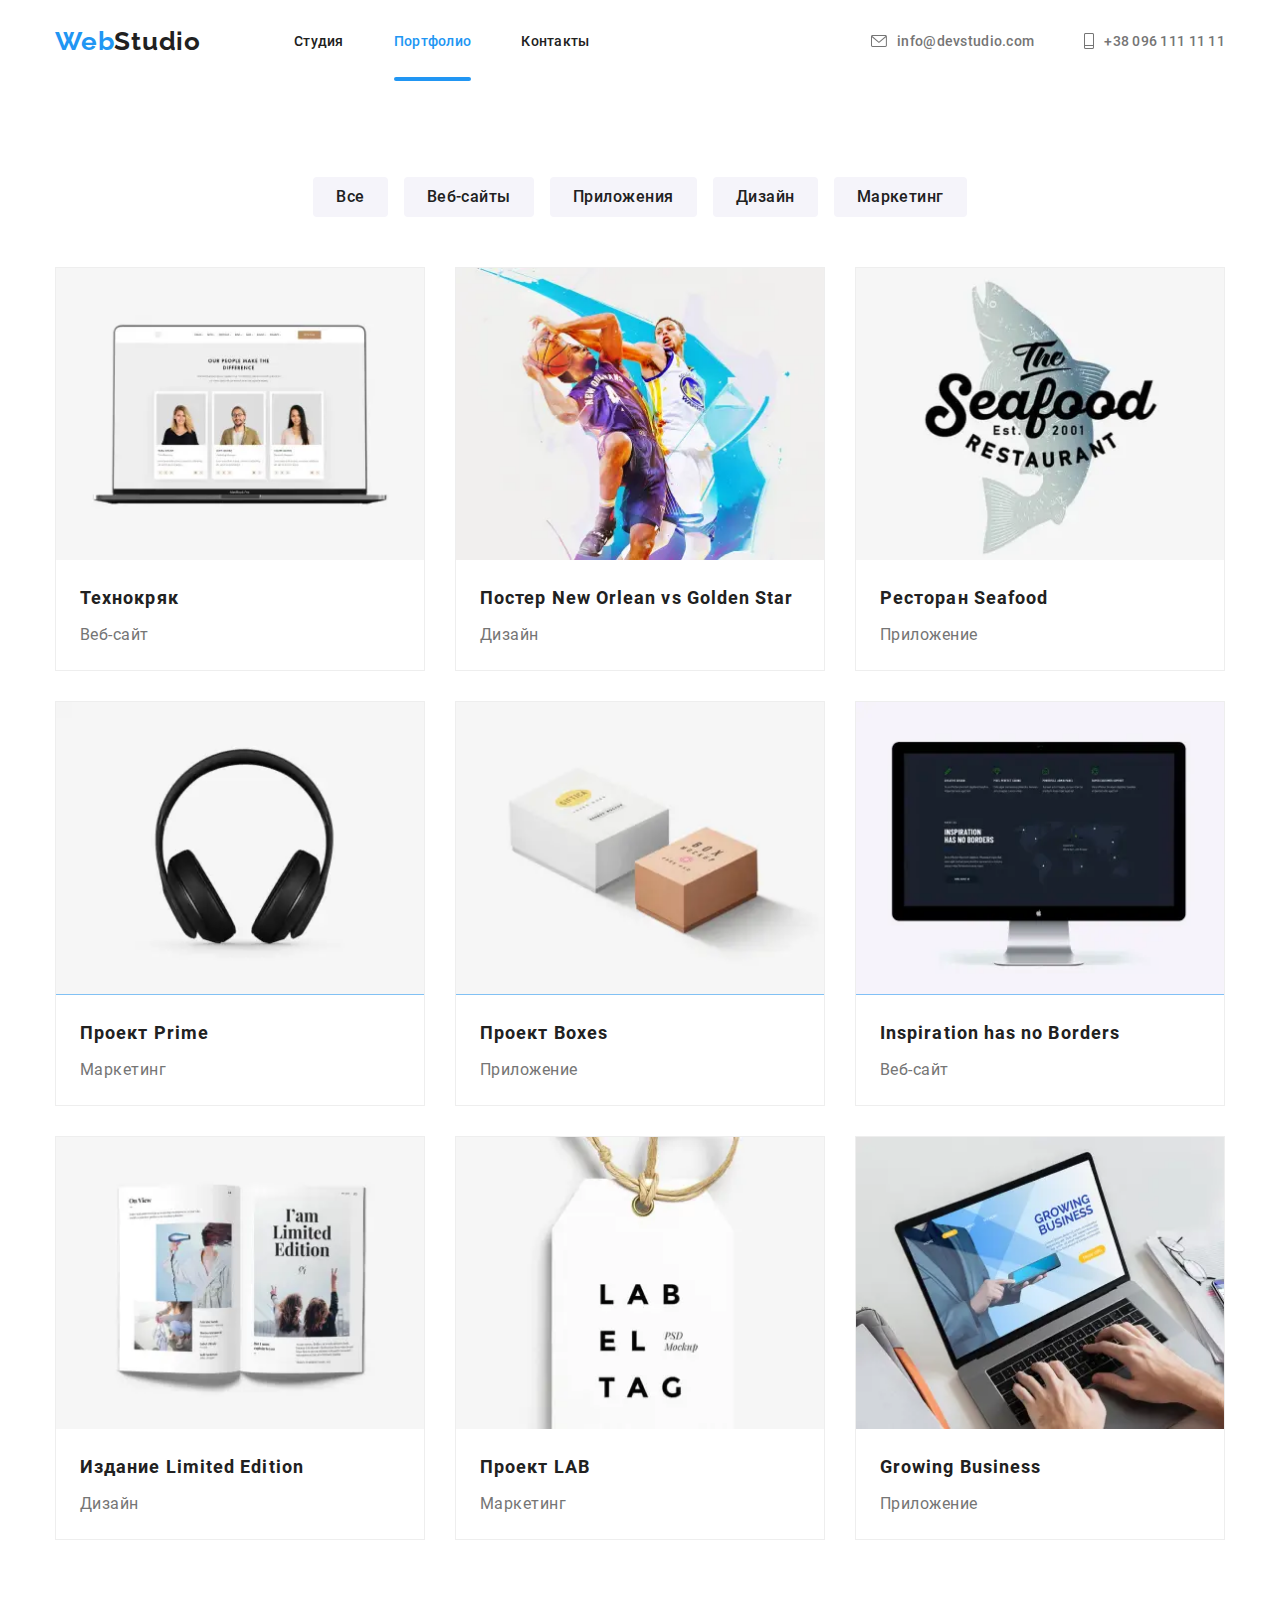
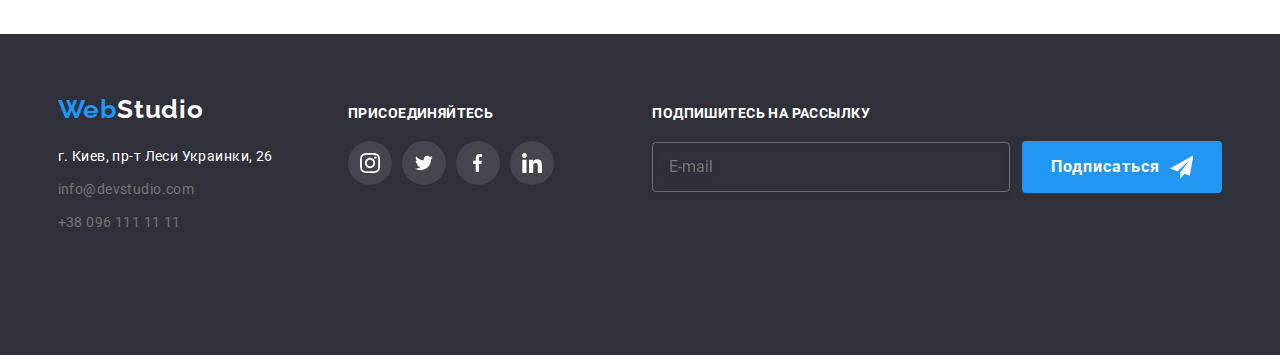
==== commit 348aa7c7: "fix" ====
--- a/portfolio.html
+++ b/portfolio.html
@@ -134,42 +134,41 @@
                 <button type="button" class="filter-list__btn">Маркетинг</button>
             </li>
         </ul>
-        
-        
+    
         <!-- section portfolio -->
     <ul class="portfolio list">
             
         <li class="portfolio__card">
             <a class="portfolio__link" href="">
                 <div class="portfolio__container">
-                        <picture>
-                            <source srcset="./portfolio/port1-x1@1200.webp 1x, ./portfolio/port1-x2@1200.webp 2x" media="(min-width:1200px)"
-                                type="image/webp">
-                            <source srcset="./portfolio/port1-x1@1200.jpg 1x, ./portfolio/port1-x2@1200.jpg 2x" media="(min-width:1200px)">
-                            
-                            <source srcset="./portfolio/port1-x1@768.webp 1x, ./portfolio/port1-x2@768.webp 2x" media="(min-width:768px)"
-                                type="image/webp">
-                            <source srcset="./portfolio/port1-x1@768.jpg 1x, ./portfolio/port1-x2@768.jpg 2x" media="(min-width:768px)">
-
-                            <source srcset="./portfolio/port1-x1@480.webp 1x, ./portfolio/port1-x2@480.webp 2x" media="(min-width:320px)"
-                                type="image/webp">
-                            <source srcset="./portfolio/port1-x1@480.jpg 1x, ./portfolio/port1-x2@480.jpg 2x" media="(min-width:320px)">
-
-                            <img src="./portfolio/port1-x1@480.jpg" alt="Ноутбук с людьми разными людьми на екране">
-                        </picture>
-                        
-                         <div class="portfolio__text-container">  
-                            <p class="portfolio__text">
-                                Технокряк это современная площадка распространения коронавируса. Компании используют эту платформу для цифрового
-                                шпионажа и атак на защищённые сервера конкурентов.
-                            </p>
-                        </div>
+                <picture>
+                    <source srcset="./portfolio/port1-x1@1200.webp 1x, ./portfolio/port1-x2@1200.webp 2x" media="(min-width:1200px)"
+                        type="image/webp">
+                    <source srcset="./portfolio/port1-x1@1200.jpg 1x, ./portfolio/port1-x2@1200.jpg 2x" media="(min-width:1200px)">
+                
+                    <source srcset="./portfolio/port1-x1@768.webp 1x, ./portfolio/port1-x2@768.webp 2x" media="(min-width:768px)"
+                        type="image/webp">
+                    <source srcset="./portfolio/port1-x1@768.jpg 1x, ./portfolio/port1-x2@768.jpg 2x" media="(min-width:768px)">
+                
+                    <source srcset="./portfolio/port1-x1@480.webp 1x, ./portfolio/port1-x2@480.webp 2x" media="(min-width:320px)"
+                        type="image/webp">
+                    <source srcset="./portfolio/port1-x1@480.jpg 1x, ./portfolio/port1-x2@480.jpg 2x" media="(min-width:320px)">
+                
+                    <img src="./portfolio/port1-x1@480.jpg" alt="Ноутбук с людьми разными людьми на екране">
+                </picture>
+                    <div class="portfolio__text-container">
+                        <p class="portfolio__text">
+                            Технокряк это современная площадка распространения коронавируса. Компании используют эту платформу
+                            для цифрового
+                            шпионажа и атак на защищённые сервера конкурентов.
+                        </p>
+                    </div>
                 </div>
-                    <div class="portfolio__packing">
-                        <h2 class="portfolio__card-title">Технокряк</h2>
-                        <p class="portfolio__card-text ">Веб-сайт</p>
-                    </div>
-                
+                <div class="portfolio__packing">
+                    <h2 class="portfolio__card-title">Технокряк</h2>
+                    <p class="portfolio__card-text ">Веб-сайт</p>
+                </div>
+        
             </a>
         </li>
 
--- a/css/main.min.css
+++ b/css/main.min.css
@@ -2,5 +2,5 @@
     to right,
     rgba(47, 48, 58, 0.4),
     rgba(47, 48, 58, 0.4)
-  );--hero-btn-shadow: box-shadow 0px 4px 4px rgba(0, 0, 0, 0.15);--product-work__container-bgc: rgba(47, 48, 58, 0.8);--main-font-roboto: roboto, sans-serif;--logo-font-releway: raleway, sans-serif}.visually-hidden{position:absolute !important;clip:rect(1px 1px 1px 1px);clip:rect(1px, 1px, 1px, 1px);padding:0 !important;border:0 !important;height:1px !important;width:1px !important;overflow:hidden}.list{list-style:none}.link{text-decoration:none}img{display:block;max-width:100%;height:auto}h1,h2,h3,h4,h5,h6,p{margin:0}ul,ol{margin:0;padding:0}link{text-decoration:none}.qualities,.product-work,.team-section,.portfolio-section,.clients{padding-top:60px;padding-bottom:60px}@media screen and (min-width: 1200px){.qualities,.product-work,.team-section,.portfolio-section,.clients{padding-top:94px;padding-bottom:94px}}body{background-color:#ffffff;color:var(--general-color-text);font-family:var(--main-font-roboto);letter-spacing:0.03em}button{font-family:inherit}.container-centering{width:100%;text-align:center;padding:0 15px}.page-header .container-centering{display:flex;justify-content:space-between;align-items:center}.container-centering__hero{max-width:696px}@media screen and (min-width: 480px){.container-centering{width:480px;margin:0 auto}}@media screen and (min-width: 768px){.container-centering{width:738px}}@media screen and (min-width: 1200px){.container-centering{width:1200px}}.hero__title{font-size:26px;font-weight:900;line-height:1.615;letter-spacing:.06em;color:var(--text-title-white);text-transform:uppercase;margin-top:0px;margin-bottom:30px}@media screen and (min-width: 1200px){.hero__title{font-size:44px;font-weight:900;line-height:1.364;letter-spacing:.06em}}.product-work__title,.team-section__title,.clients__title{color:var(--title-text-color);text-align:center}@media screen and (min-width: 320px){.product-work__title,.team-section__title,.clients__title{margin-top:0px;margin-bottom:30px;font-size:28px;font-weight:700;line-height:1.179;letter-spacing:.03em}}@media screen and (min-width: 1200px){.product-work__title,.team-section__title,.clients__title{font-size:36px;font-weight:700;line-height:1.167;letter-spacing:.03em;margin-top:0px;margin-bottom:50px}}.social-ft__title,.subscribe__title{display:inline-block;font-size:14px;font-weight:700;line-height:1.143;letter-spacing:.03em;text-transform:uppercase;color:var(--text-title-white);margin-bottom:20px}.form__title{display:block;width:100%;font-size:20px;font-weight:700;line-height:1.15;letter-spacing:.03em;text-align:center;color:var(--title-text-color);margin-bottom:30px}.portfolio__card-title{color:var(--title-text-color);font-size:18px;font-weight:700;line-height:2;letter-spacing:.06em;margin-bottom:4px;margin-top:0}.qualities-list__title{font-size:14px;font-weight:700;line-height:1.143;letter-spacing:.03em;text-transform:uppercase;color:var(--title-text-color);margin-top:30px;margin-bottom:10px}@media screen and (max-width: 767px){.qualities-list__title{text-align:center}}.logo{font-size:24px;font-weight:700;line-height:1.167;letter-spacing:.03em;color:#212121;font-family:var(--logo-font-releway);font-style:normal;text-decoration:none;animation-duration:2000ms}@media screen and (min-width: 1200px){.logo{font-size:26px;font-weight:700;line-height:1.192;letter-spacing:.03em}}.logo:hover,.logo:focus{color:var(--accent-color)}.logo__icon{color:var(--accent-color)}.navigation__logo-padding{padding-top:16px;padding-bottom:16px}@media screen and (min-width: 768px){.navigation__logo-padding{padding-top:26px;padding-bottom:26px}}.logo__icon-ft{color:var(--text-title-white)}.footer__logo{display:inline-block;margin-top:0px;margin-bottom:20px}.social-list{display:flex;justify-content:center}.social-list__item{width:44px;height:44px}.social-list__item:not(:last-child){margin-right:10px}.social-list__link{display:flex;justify-content:center;align-items:center;width:100%;height:100%;color:var(--social-icon);border-radius:50%;transition:color var(--timing-function) var(--timing250ms),background-color var(--timing-function) var(--timing250ms)}.social-list__link:hover,.social-list__link:focus{background-color:var(--accent-color);color:var(--text-title-white)}.social-list__social-icon{fill:currentColor}.social-ft{display:flex;justify-content:center}@media screen and (min-width: 1200px){.social-ft{display:flex}}.social-ft__range{margin-bottom:60px}@media screen and (min-width: 768px){.social-ft__range{width:50%}}@media screen and (min-width: 1200px){.social-ft__range{margin-right:93px;width:auto}}.social-ft__item{width:44px;height:44px}.social-ft__item:not(:last-child){margin-right:10px}.social-ft__link{display:flex;justify-content:center;align-items:center;width:100%;height:100%;background-color:rgba(255,255,255,0.1);color:var(--text-title-white);border-radius:50%;transition:background-color var(--timing-function) var(--timing250ms)}.social-ft__link:hover,.social-ft__link:focus{background-color:var(--accent-color)}.social-ft__icon{fill:currentColor}.contacts-list{display:none;margin-left:auto}@media screen and (min-width: 768px){.contacts-list{display:inline-block;font-size:12px;font-weight:500;line-height:1.167;letter-spacing:.02em}}@media screen and (min-width: 1200px){.contacts-list{display:flex;font-size:14px;font-weight:500;line-height:1.143;letter-spacing:.02em}}@media screen and (max-width: 1199px){.contacts-list__item:first-child{margin-bottom:10px}}@media screen and (min-width: 1200px){.contacts-list__item:not(:last-child){margin-right:50px}}.contacts-list__link{display:flex;align-items:center;color:var(--general-color-text);text-decoration:none;transition:color var(--timing-function) var(--timing250ms)}@media screen and (min-width: 1200px){.contacts-list__link{padding-top:24px;padding-bottom:25px}}.contacts-list__link:hover,.contacts-list__link:focus{color:var(--accent-color)}.contacts-list__icon-tel,.contacts-list__icon-mail{margin-right:8px;fill:currentColor}@media screen and (min-width: 1200px){.contacts-list__icon-tel,.contacts-list__icon-mail{margin-right:10px}}@media screen and (min-width: 768px){.contacts-list__icon-mail{width:14px;height:10px}}@media screen and (min-width: 1200px){.contacts-list__icon-mail{width:16px;height:12px}}@media screen and (min-width: 768px){.contacts-list__icon-tel{width:10px;height:14px}}@media screen and (min-width: 1200px){.contacts-list__icon-tel{width:10px;height:16px}}.contacts-ft__address{color:var(--text-title-white);font-style:normal;font-size:14px;font-weight:400;line-height:1.714;letter-spacing:.03em;margin-bottom:9px;margin-top:0px}@media screen and (max-width: 1199px){.contacts-ft__address{margin-bottom:8px}}.contacts-ft__info{color:var(--general-color-text);font-style:normal;font-size:14px;font-weight:400;line-height:1.714;letter-spacing:.03em;text-decoration:none}.contacts-ft__item:first-child{display:block;margin-bottom:9px}@media screen and (max-width: 1199px){.contacts-ft__item:first-child:first-child{margin-bottom:8px}}.modal__close{display:flex;justify-content:center;align-items:center;position:absolute;top:6px;right:8px;padding:0;width:30px;height:30px;background-color:var(--text-title-white);border:1px solid rgba(0,0,0,0.1);border-radius:50%;cursor:pointer;transition:var(--timing250ms) var(--timing-function)}.modal__icon-close{transition:var(--timing250ms) var(--timing-function)}.modal__icon-close:hover,.modal__icon-close:focus{fill:var(--accent-color)}.form__send-btn{width:200px;display:block;font-size:16px;font-weight:700;line-height:1.875;letter-spacing:.03em;display:flex;justify-content:center;align-self:center;letter-spacing:0.06em;color:var(--text-title-white);background-color:var(--accent-color);padding:10px 55px;border-radius:4px;cursor:pointer;border:transparent;transition:box-shadow var(--timing-function) var(--timing250ms)}.form__send-btn:hover,.form__send-btn:focus{box-shadow:0px 4px 4px rgba(0,0,0,0.15)}.subscribe__btn{font-size:16px;font-weight:700;line-height:1.875;letter-spacing:.06em;display:flex;justify-content:center;align-items:center;color:var(--text-title-white);background-color:var(--accent-color);border:1px solid transparent;border-radius:4px;padding:10px 28px;cursor:pointer;transition:box-shadow var(--timing250ms) var(--timing-function);width:200px}@media screen and (max-width: 1199px){.subscribe__btn{margin-top:20px}}.subscribe__btn:hover,.subscribe__btn:focus{box-shadow:0px 4px 4px rgba(0,0,0,0.15)}.subscribe__icon-send{fill:currentColor;margin-left:10px}@media screen and (min-width: 320px){.subscribe__form{display:flex;flex-direction:column;align-items:center}}@media screen and (min-width: 320px){.subscribe__form{width:100%}}@media screen and (min-width: 1200px){.subscribe__form{display:flex;flex-direction:row;width:auto}}.subscribe__input{background-color:transparent;padding-top:15px;padding-bottom:15px;padding-left:16px;border:1px solid rgba(255,255,255,0.3);filter:drop-shadow(0px 4px 4px rgba(0,0,0,0.15));border-radius:4px;cursor:pointer;color:var(--text-title-white);outline:none}@media screen and (min-width: 320px){.subscribe__input{width:100%}}@media screen and (min-width: 768px){.subscribe__input{width:450px}}@media screen and (min-width: 1200px){.subscribe__input{width:358px;margin-right:12px}}.filter-list{display:flex;flex-wrap:wrap;margin-bottom:40px}@media screen and (min-width: 768px){.filter-list{margin-bottom:30px;justify-content:center}}@media screen and (min-width: 1200px){.filter-list{margin-bottom:50px;justify-content:center}}.filter-list__btn{color:var(--title-text-color);background-color:var(--bgc-team);font-size:16px;font-weight:500;line-height:1.625;letter-spacing:.03em;display:inline-block;border:1px solid transparent;border-radius:4px;padding:6px 22px;cursor:pointer;transition:color var(--timing-function) var(--timing250ms),background-color var(--timing-function) var(--timing250ms)}.filter-list__btn:hover,.filter-list__btn:focus{background-color:var(--accent-color);color:var(--text-title-white);box-shadow:0px 3px 1px rgba(0,0,0,0.1),0px 1px 2px rgba(0,0,0,0.08),0px 2px 2px rgba(0,0,0,0.12)}.filter-list__item:not(:last-child){margin-right:8px}@media screen and (max-width: 767px){.filter-list__item:not(:last-child):nth-child(-n+3){margin-bottom:15px}}@media screen and (min-width: 768px){.page-header__border-portfolio{border-bottom:1px solid #ececec}}.hero{background-color:var(--background-color-blue);text-align:center;padding-top:118px;padding-bottom:118px}@media screen and (min-width: 1200px){.hero{padding-top:200px;padding-bottom:200px}}.hero__overlay{max-width:480px;height:400px;margin-left:auto;margin-right:auto;background-position:center;background-repeat:no-repeat;background-image:var(--overlay-gradient),url("../img/hero/hero-x1@480.jpg");background-size:cover}@media screen and (min-device-pixel-ratio: 2), screen and (min-resolution: 192dpi), screen and (min-resolution: 2dppx){.hero__overlay{background-image:url("../img/hero/hero-x2@480.jpg")}}@media screen and (min-width: 768px){.hero__overlay{max-width:768px;background-image:var(--overlay-gradient),url("../img/hero/hero-x1@768.jpg")}}@media screen and (min-width: 768px) and (min-device-pixel-ratio: 2), screen and (min-width: 768px) and (min-resolution: 192dpi), screen and (min-width: 768px) and (min-resolution: 2dppx){.hero__overlay{background-image:url("../img/hero/hero-x2@768.jpg")}}@media screen and (min-width: 1200px){.hero__overlay{max-width:1600px;height:600px;background-image:var(--overlay-gradient),url("../img/hero/hero-x1@1200.jpg")}}@media screen and (min-width: 1200px) and (min-device-pixel-ratio: 2), screen and (min-width: 1200px) and (min-resolution: 192dpi), screen and (min-width: 1200px) and (min-resolution: 2dppx){.hero__overlay{background-image:url("../img/hero/hero-x2@1200.jpg")}}@media screen and (max-width: 767px){.site-nav{display:none}.mobile-menu{position:absolute;z-index:1;top:0;left:50%;transform:translateX(-50%) translateY(-100%);width:100%;max-width:480px;height:100vh;background-color:var(--text-title-white);padding:48px 40px;transition:var(--timing250ms) var(--timing-function);display:flex;flex-direction:column;justify-content:space-between;align-items:flex-start}.mobile-menu.is-open{transform:translateX(-50%) translateY(0%)}.mobile-menu__btn-close,.mobile-menu__burger-btn{background-color:transparent;border:none;padding:0}.mobile-menu__icon-close,.mobile-menu__burger-icon{width:24px;height:16px;fill:#000000}.mobile-menu__btn-close{position:absolute;top:8px;right:8px}.mobile-menu__item:not(:last-child){margin-bottom:32px}.mobile-menu__link{font-size:40px;font-weight:500;line-height:1.175;letter-spacing:.02em;color:var(--title-text-color)}}@media screen and (max-width: 767px) and (max-width: 480px){.mobile-menu__link{font-size:27px;font-weight:500;line-height:1.148;letter-spacing:.02em}}@media screen and (max-width: 767px){.mobile-menu__link:hover,.mobile-menu__link:focus{color:var(--accent-color)}.contact-list-mob{margin-top:auto;margin-bottom:64px}.contact-list-mob__item:not(:last-child){margin-bottom:32px}.contact-list-mob__link-mail{font-size:24px;font-weight:500;line-height:1.167;letter-spacing:.02em;color:var(--general-color-text)}}@media screen and (max-width: 767px) and (max-width: 480px){.contact-list-mob__link-mail{font-size:16px;font-weight:500;line-height:1.188;letter-spacing:.02em}}@media screen and (max-width: 767px){.contact-list-mob__link-tel{font-size:34px;font-weight:500;line-height:1.176;letter-spacing:.02em;color:var(--accent-color);white-space:nowrap}}@media screen and (max-width: 767px) and (max-width: 480px){.contact-list-mob__link-tel{font-size:23px;font-weight:500;line-height:1.13;letter-spacing:.02em}}@media screen and (max-width: 767px){.social-mob{display:inline-flex;justify-content:flex-start}.social-mob__item:not(:last-child){border-right:1px solid rgba(33,33,33,0.2);margin-right:10px}.social-mob__link{display:block;font-size:18px;font-weight:500;line-height:1.222;letter-spacing:.02em;color:var(--accent-color);margin-right:10px}}@media screen and (max-width: 767px) and (max-width: 480px){.social-mob__link{font-size:12px;font-weight:500;line-height:1.083;letter-spacing:.02em}}@media screen and (min-width: 768px){.mobile-menu__burger-btn{display:none}.mobile-menu{display:none}.site-nav{display:flex}}@media screen and (min-width: 768px) and (min-width: 768px){.site-nav{margin-left:88px}}@media screen and (min-width: 768px) and (min-width: 1200px){.site-nav{margin-left:93px}}@media screen and (min-width: 768px){.site-nav__link{display:block;position:relative;color:var(--title-text-color);font-size:14px;font-weight:500;line-height:1.143;letter-spacing:.02em;text-decoration:none;padding-top:32px;padding-bottom:32px;transition:color var(--timing-function) var(--timing250ms)}.site-nav__link--current::after{content:"";display:block;width:100%;height:4px;background-color:var(--accent-color);position:absolute;left:0;bottom:0;border-radius:2px;transition:var(--timing250ms) var(--timing-function)}.site-nav__link--current:hover::after{transform:scaleX(1.5)}.site-nav__link:hover,.site-nav__link:focus{color:var(--accent-color)}.site-nav__link--current{color:var(--accent-color);text-decoration:none;font-size:14px;font-weight:500;line-height:1.143;letter-spacing:.02em}.site-nav__item:not(:last-child){margin-right:50px}}.navigation{display:flex;justify-content:center;align-items:center}@media screen and (min-width: 768px){.qualities-list{display:flex;flex-wrap:wrap;margin:-15px}}.qualities-list__item{width:100%;text-align:left}@media screen and (min-width: 768px){.qualities-list__item{width:calc((100% - 2 * 30px) / 2);margin:15px}}@media screen and (min-width: 1200px){.qualities-list__item{width:calc((100% - 4 * 30px) / 4);margin:15px}}@media screen and (max-width: 767px){.qualities-list__item:not(:last-child){margin-bottom:30px}}.qualities-list__icon{display:flex;justify-content:center;align-items:center;background-color:var(--bgc-team);border-radius:4px;width:100%;height:120px;text-align:center}.qualities-list__text{font-size:14px;font-weight:400;line-height:1.714;letter-spacing:.03em;margin-top:0;margin-bottom:0}@media screen and (max-width: 1199px){.product-work{display:none}}.product-work__list{display:flex;margin:-15px}.product-work__item{position:relative;margin:15px}.product-work__container{position:absolute;left:0px;bottom:0px;padding:27px 82px;background:var(--product-work__container-bgc);width:100%}.product-work__info{font-size:14px;font-weight:400;line-height:1.143;letter-spacing:.03em;text-align:center;text-transform:uppercase;margin-top:0px;margin-bottom:0px;color:var(--text-title-white)}.team-section{background-color:var(--bgc-team)}@media screen and (min-width: 768px){.team-list{display:flex;flex-wrap:wrap;margin:-15px}}.team-list__item{background-color:#fff;width:100%;margin:15px;box-shadow:0px 1px 3px rgba(0,0,0,0.12),0px 1px 1px rgba(0,0,0,0.14),0px 2px 1px rgba(0,0,0,0.2);border-radius:0px 0px 4px 4px}@media screen and (min-width: 320px){.team-list__item{margin:0 0 30px}}@media screen and (min-width: 768px){.team-list__item{width:calc((100% - 2 * 30px) / 2);margin:15px}}@media screen and (min-width: 1200px){.team-list__item{width:calc((100% - 4 * 30px) / 4);margin:15px}}.team-list__img-range{margin-top:0px;margin-bottom:0px}@media screen and (min-width: 320px){.team-list__packing-studio{padding:23px 30px 18px}}@media screen and (min-width: 480px){.team-list__packing-studio{padding:30px 122px 24px}}@media screen and (min-width: 768px){.team-list__packing-studio{padding:30px 74px 24px}}@media screen and (min-width: 1200px){.team-list__packing-studio{padding:30px 32px}}.team-list__member{font-size:16px;font-weight:500;line-height:1.188;letter-spacing:.03em;color:var(--title-text-color);margin-top:0px;margin-bottom:10px}.team-list__function{font-weight:400;font-size:16px;line-height:1.19;margin-top:0px;margin-bottom:16px}@media screen and (min-width: 360px){.clients-list{display:flex;flex-wrap:wrap;margin:-15px}}.clients-list__item{width:100%;height:90px;margin:15px}@media screen and (max-width: 479px){.clients-list__item{margin:0;margin-bottom:30px}}@media screen and (min-width: 480px){.clients-list__item{width:calc((100% - 2 * 30px) / 2)}}@media screen and (min-width: 480px) and (min-width: 768px){.clients-list__item{width:calc((100% - 3 * 30px) / 3)}}@media screen and (min-width: 480px) and (min-width: 768px) and (min-width: 1200px){.clients-list__item{width:calc((100% - 6 * 30px) / 6)}}.clients-list__link{display:flex;justify-content:center;align-items:center;color:var(--social-icon);width:100%;height:100%;border:1px solid #afb1b8;border-radius:4px;transition:color var(--timing-function) var(--timing250ms),border var(--timing-function) var(--timing250ms)}.clients-list__link:hover,.clients-list__link:focus{color:var(--accent-color);border:1px solid var(--accent-color);border-radius:4px}.clients-list__icon{fill:currentColor}.portfolio{display:flex;flex-wrap:wrap;padding:10px}@media screen and (min-width: 767px){.portfolio{margin:-15px}}@media screen and (min-width: 320px){.portfolio__card{margin:0 0 30px}}@media screen and (min-width: 768px){.portfolio__card{width:calc((100% - 2 * 30px) / 2);margin:15px}}@media screen and (min-width: 1200px){.portfolio__card{width:calc((100% - 3 * 30px) / 3);margin:15px;border:1px solid #eeeeee}}.portfolio__link{display:block;text-decoration:none}.portfolio__link:hover,.portfolio__link:focus{box-shadow:0px 1px 1px rgba(0,0,0,0.12),0px 4px 4px rgba(0,0,0,0.06),1px 4px 6px rgba(0,0,0,0.16)}.portfolio__link:visited{color:var(--general-color-text)}.portfolio__container{position:relative;overflow:hidden}.portfolio__text-container{display:block;position:absolute;top:0;left:0;padding:63px 24px;width:100%;height:100%;transition:var(--timing250ms) var(--timing-function);transform:translateY(100%);background-color:var(--bgc-portfolio-text)}.portfolio__card:hover .portfolio__text-container{transform:translateY(0%)}.portfolio__text{text-align:left;position:absolute;margin-bottom:0px;margin-top:0px;font-weight:400;font-size:18px;line-height:1.56;color:var(--text-title-white)}.portfolio__packing{padding:20px 24px;text-align:left}.portfolio__card-text{font-weight:400;font-size:16px;line-height:1.87;margin:0}.footer{background-color:var(--background-color-blue);padding-top:60px;padding-bottom:60px}@media screen and (min-width: 768px){.footer__align{display:flex;flex-wrap:wrap;justify-content:space-around}}@media screen and (min-width: 1200px){.footer__align{display:flex;align-items:baseline;text-align:left;margin-bottom:0px}}@media screen and (min-width: 320px){.footer__range{margin-bottom:60px}}@media screen and (min-width: 768px){.footer__range{width:50%}}@media screen and (min-width: 1200px){.footer__range{margin-right:70px;width:auto}}.backdrop{position:fixed;top:0;left:0;width:100%;height:100%;opacity:1;background:rgba(0,0,0,0.2);transition:opacity var(--timing250ms) var(--timing-function)}.is-hidden{opacity:0;pointer-events:none}.modal{display:block;position:absolute;top:50%;left:50%;transform:translate(-50%, -50%) scale(1);background-color:var(--text-title-white);transition:opacity var(--timing250ms) var(--timing-function);padding:40px}@media screen and (max-width: 767px){.modal{width:90%;max-width:450px;height:95%;overflow:scroll}}@media screen and (min-width: 768px){.modal{width:90%;max-width:450px;height:95%;overflow:scroll}}@media screen and (min-width: 1200px){.modal{width:528px}}.modal__button{color:var(--text-title-white);background-color:var(--accent-color);display:inline-block;box-shadow:var(--hero-btn-shadow);border:1px solid transparent;border-radius:4px;padding:10px 32px;cursor:pointer;min-width:200px;height:50px}.form{display:flex;flex-direction:column}.form__field{position:relative;text-align:left;margin-bottom:28px}.form__field:focus-within .form__icon-name{fill:var(--accent-color)}.form__field:focus-within .form__label{transform:translateY(-40px) translateX(-40px)}.form__label{position:absolute;top:50%;left:40px;transform:translateY(-50%);display:block;width:100%;font-size:12px;font-weight:400;line-height:1.167;letter-spacing:.01em;cursor:pointer;transition:var(--timing250ms) var(--timing-function)}.form__icon-name{position:absolute;top:48%;left:15px;transform:translateY(-50%);transition:var(--timing250ms) var(--timing-function)}.form__input{width:100%;margin:0px;padding-top:14px;padding-bottom:14px;padding-left:41px;border:var(--border-modal);border-radius:4px;font-family:inherit;cursor:pointer;transition:border var(--timing250ms) var(--timing-function)}.form__input:focus{border:1px solid #2196f3;outline:none}.form__input:not(:placeholder-shown)+.form__input__label{transform:translateY(-40px) translateX(-40px)}.form__comments-title{display:inline-block;font-size:12px;font-weight:400;line-height:1.167;letter-spacing:.01em}.form__comments{display:block;width:100%;height:100%;height:120px;padding:12px 16px;resize:none;border:var(--border-modal);border-radius:4px;font-family:inherit;margin-top:4px;margin-bottom:20px;cursor:pointer;transition:border var(--timing250ms) var(--timing-function)}.form__comments::placeholder{font-size:14px;font-weight:400;line-height:1.143;letter-spacing:.01em;color:rgba(117,117,117,0.5)}.form__comments:focus{border:1px solid #2196f3;outline:none}.form__policy{margin-bottom:30px}.form__policy::before{display:inline-block;content:"";width:16px;height:15px;border:2px solid var(--title-text-color);border-radius:2px;margin-right:8px;cursor:pointer;transition:var(--timing250ms) var(--timing-function)}.form__terms{color:var(--accent-color);font-size:14px;font-weight:400;line-height:1.714;letter-spacing:.03em}.form__checkbox:checked+.form__policy::before{background-color:var(--accent-color);border:transparent;background-image:url(../img/modal-form/check.svg);background-repeat:no-repeat;background-size:contain;background-position:center;transition:border var(--timing-function) var(--timing250ms)}.form__checkbox:focus+.form__policy::before{border:2px solid var(--accent-color);border-radius:2px}
+  );--hero-btn-shadow: box-shadow 0px 4px 4px rgba(0, 0, 0, 0.15);--product-work__container-bgc: rgba(47, 48, 58, 0.8);--main-font-roboto: roboto, sans-serif;--logo-font-releway: raleway, sans-serif}.visually-hidden{position:absolute !important;clip:rect(1px 1px 1px 1px);clip:rect(1px, 1px, 1px, 1px);padding:0 !important;border:0 !important;height:1px !important;width:1px !important;overflow:hidden}.list{list-style:none}.link{text-decoration:none}img{display:block;max-width:100%;height:auto}h1,h2,h3,h4,h5,h6,p{margin:0}ul,ol{margin:0;padding:0}link{text-decoration:none}.qualities,.product-work,.team-section,.portfolio-section,.clients{padding-top:60px;padding-bottom:60px}@media screen and (min-width: 1200px){.qualities,.product-work,.team-section,.portfolio-section,.clients{padding-top:94px;padding-bottom:94px}}body{background-color:#ffffff;color:var(--general-color-text);font-family:var(--main-font-roboto);letter-spacing:0.03em}button{font-family:inherit}.container-centering{width:100%;text-align:center;padding:0 15px}.page-header .container-centering{display:flex;justify-content:space-between;align-items:center}.container-centering__hero{max-width:696px}@media screen and (min-width: 480px){.container-centering{width:480px;margin:0 auto}}@media screen and (min-width: 768px){.container-centering{width:738px}}@media screen and (min-width: 1200px){.container-centering{width:1200px}}.hero__title{font-size:26px;font-weight:900;line-height:1.615;letter-spacing:.06em;color:var(--text-title-white);text-transform:uppercase;margin-top:0px;margin-bottom:30px}@media screen and (min-width: 1200px){.hero__title{font-size:44px;font-weight:900;line-height:1.364;letter-spacing:.06em}}.product-work__title,.team-section__title,.clients__title{color:var(--title-text-color);text-align:center}@media screen and (min-width: 320px){.product-work__title,.team-section__title,.clients__title{margin-top:0px;margin-bottom:30px;font-size:28px;font-weight:700;line-height:1.179;letter-spacing:.03em}}@media screen and (min-width: 1200px){.product-work__title,.team-section__title,.clients__title{font-size:36px;font-weight:700;line-height:1.167;letter-spacing:.03em;margin-top:0px;margin-bottom:50px}}.social-ft__title,.subscribe__title{display:inline-block;font-size:14px;font-weight:700;line-height:1.143;letter-spacing:.03em;text-transform:uppercase;color:var(--text-title-white);margin-bottom:20px}.form__title{display:block;width:100%;font-size:20px;font-weight:700;line-height:1.15;letter-spacing:.03em;text-align:center;color:var(--title-text-color);margin-bottom:30px}.portfolio__card-title{color:var(--title-text-color);font-size:18px;font-weight:700;line-height:2;letter-spacing:.06em;margin-bottom:4px;margin-top:0}.qualities-list__title{font-size:14px;font-weight:700;line-height:1.143;letter-spacing:.03em;text-transform:uppercase;color:var(--title-text-color);margin-top:30px;margin-bottom:10px}@media screen and (max-width: 767px){.qualities-list__title{text-align:center}}.logo{font-size:24px;font-weight:700;line-height:1.167;letter-spacing:.03em;color:#212121;font-family:var(--logo-font-releway);font-style:normal;text-decoration:none;animation-duration:2000ms}@media screen and (min-width: 1200px){.logo{font-size:26px;font-weight:700;line-height:1.192;letter-spacing:.03em}}.logo:hover,.logo:focus{color:var(--accent-color)}.logo__icon{color:var(--accent-color)}.navigation__logo-padding{padding-top:16px;padding-bottom:16px}@media screen and (min-width: 768px){.navigation__logo-padding{padding-top:26px;padding-bottom:26px}}.logo__icon-ft{color:var(--text-title-white)}.footer__logo{display:inline-block;margin-top:0px;margin-bottom:20px}.social-list{display:flex;justify-content:center}.social-list__item{width:44px;height:44px}.social-list__item:not(:last-child){margin-right:10px}.social-list__link{display:flex;justify-content:center;align-items:center;width:100%;height:100%;color:var(--social-icon);border-radius:50%;transition:color var(--timing-function) var(--timing250ms),background-color var(--timing-function) var(--timing250ms)}.social-list__link:hover,.social-list__link:focus{background-color:var(--accent-color);color:var(--text-title-white)}.social-list__social-icon{fill:currentColor}.social-ft{display:flex;justify-content:center}@media screen and (min-width: 1200px){.social-ft{display:flex}}.social-ft__range{margin-bottom:60px}@media screen and (min-width: 768px){.social-ft__range{width:50%}}@media screen and (min-width: 1200px){.social-ft__range{margin-right:93px;width:auto}}.social-ft__item{width:44px;height:44px}.social-ft__item:not(:last-child){margin-right:10px}.social-ft__link{display:flex;justify-content:center;align-items:center;width:100%;height:100%;background-color:rgba(255,255,255,0.1);color:var(--text-title-white);border-radius:50%;transition:background-color var(--timing-function) var(--timing250ms)}.social-ft__link:hover,.social-ft__link:focus{background-color:var(--accent-color)}.social-ft__icon{fill:currentColor}.contacts-list{display:none;margin-left:auto}@media screen and (min-width: 768px){.contacts-list{display:inline-block;font-size:12px;font-weight:500;line-height:1.167;letter-spacing:.02em}}@media screen and (min-width: 1200px){.contacts-list{display:flex;font-size:14px;font-weight:500;line-height:1.143;letter-spacing:.02em}}@media screen and (max-width: 1199px){.contacts-list__item:first-child{margin-bottom:10px}}@media screen and (min-width: 1200px){.contacts-list__item:not(:last-child){margin-right:50px}}.contacts-list__link{display:flex;align-items:center;color:var(--general-color-text);text-decoration:none;transition:color var(--timing-function) var(--timing250ms)}@media screen and (min-width: 1200px){.contacts-list__link{padding-top:24px;padding-bottom:25px}}.contacts-list__link:hover,.contacts-list__link:focus{color:var(--accent-color)}.contacts-list__icon-tel,.contacts-list__icon-mail{margin-right:8px;fill:currentColor}@media screen and (min-width: 1200px){.contacts-list__icon-tel,.contacts-list__icon-mail{margin-right:10px}}@media screen and (min-width: 768px){.contacts-list__icon-mail{width:14px;height:10px}}@media screen and (min-width: 1200px){.contacts-list__icon-mail{width:16px;height:12px}}@media screen and (min-width: 768px){.contacts-list__icon-tel{width:10px;height:14px}}@media screen and (min-width: 1200px){.contacts-list__icon-tel{width:10px;height:16px}}.contacts-ft__address{color:var(--text-title-white);font-style:normal;font-size:14px;font-weight:400;line-height:1.714;letter-spacing:.03em;margin-bottom:9px;margin-top:0px}@media screen and (max-width: 1199px){.contacts-ft__address{margin-bottom:8px}}.contacts-ft__info{color:var(--general-color-text);font-style:normal;font-size:14px;font-weight:400;line-height:1.714;letter-spacing:.03em;text-decoration:none}.contacts-ft__item:first-child{display:block;margin-bottom:9px}@media screen and (max-width: 1199px){.contacts-ft__item:first-child:first-child{margin-bottom:8px}}.modal__close{display:flex;justify-content:center;align-items:center;position:absolute;top:6px;right:8px;padding:0;width:30px;height:30px;background-color:var(--text-title-white);border:1px solid rgba(0,0,0,0.1);border-radius:50%;cursor:pointer;transition:var(--timing250ms) var(--timing-function)}.modal__icon-close{transition:var(--timing250ms) var(--timing-function)}.modal__icon-close:hover,.modal__icon-close:focus{fill:var(--accent-color)}.form__send-btn{width:200px;display:block;font-size:16px;font-weight:700;line-height:1.875;letter-spacing:.03em;display:flex;justify-content:center;align-self:center;letter-spacing:0.06em;color:var(--text-title-white);background-color:var(--accent-color);padding:10px 55px;border-radius:4px;cursor:pointer;border:transparent;transition:box-shadow var(--timing-function) var(--timing250ms)}.form__send-btn:hover,.form__send-btn:focus{box-shadow:0px 4px 4px rgba(0,0,0,0.15)}.subscribe__btn{font-size:16px;font-weight:700;line-height:1.875;letter-spacing:.06em;display:flex;justify-content:center;align-items:center;color:var(--text-title-white);background-color:var(--accent-color);border:1px solid transparent;border-radius:4px;padding:10px 28px;cursor:pointer;transition:box-shadow var(--timing250ms) var(--timing-function);width:200px}@media screen and (max-width: 1199px){.subscribe__btn{margin-top:20px}}.subscribe__btn:hover,.subscribe__btn:focus{box-shadow:0px 4px 4px rgba(0,0,0,0.15)}.subscribe__icon-send{fill:currentColor;margin-left:10px}@media screen and (min-width: 320px){.subscribe__form{display:flex;flex-direction:column;align-items:center}}@media screen and (min-width: 320px){.subscribe__form{width:100%}}@media screen and (min-width: 1200px){.subscribe__form{display:flex;flex-direction:row;width:auto}}.subscribe__input{background-color:transparent;padding-top:15px;padding-bottom:15px;padding-left:16px;border:1px solid rgba(255,255,255,0.3);filter:drop-shadow(0px 4px 4px rgba(0,0,0,0.15));border-radius:4px;cursor:pointer;color:var(--text-title-white);outline:none}@media screen and (min-width: 320px){.subscribe__input{width:100%}}@media screen and (min-width: 768px){.subscribe__input{width:450px}}@media screen and (min-width: 1200px){.subscribe__input{width:358px;margin-right:12px}}.filter-list{display:flex;flex-wrap:wrap;margin:-8px -8px 32px -8px}@media screen and (min-width: 768px){.filter-list{margin:-8px -8px 22px -8px;justify-content:center}}@media screen and (min-width: 1200px){.filter-list{margin:-8px -8px 42px -8px;justify-content:center}}.filter-list__btn{color:var(--title-text-color);background-color:var(--bgc-team);font-size:16px;font-weight:500;line-height:1.625;letter-spacing:.03em;display:inline-block;border:1px solid transparent;border-radius:4px;padding:6px 22px;cursor:pointer;transition:color var(--timing-function) var(--timing250ms),background-color var(--timing-function) var(--timing250ms)}.filter-list__btn:hover,.filter-list__btn:focus{background-color:var(--accent-color);color:var(--text-title-white);box-shadow:0px 3px 1px rgba(0,0,0,0.1),0px 1px 2px rgba(0,0,0,0.08),0px 2px 2px rgba(0,0,0,0.12)}.filter-list__item{margin:8px}@media screen and (min-width: 768px){.page-header__border-portfolio{border-bottom:1px solid #ececec}}.hero{background-color:var(--background-color-blue);text-align:center;padding-top:118px;padding-bottom:118px}@media screen and (min-width: 1200px){.hero{padding-top:200px;padding-bottom:200px}}.hero__overlay{width:100%;max-width:480px;height:400px;margin-left:auto;margin-right:auto;background-position:center;background-repeat:no-repeat;background-image:var(--overlay-gradient),url("../img/hero/hero-x1@480.jpg");background-size:cover}@media screen and (min-device-pixel-ratio: 2), screen and (min-resolution: 192dpi), screen and (min-resolution: 2dppx){.hero__overlay{background-image:url("../img/hero/hero-x2@480.jpg")}}@media screen and (min-width: 768px){.hero__overlay{width:100%;max-width:768px;background-image:var(--overlay-gradient),url("../img/hero/hero-x1@768.jpg")}}@media screen and (min-width: 768px) and (min-device-pixel-ratio: 2), screen and (min-width: 768px) and (min-resolution: 192dpi), screen and (min-width: 768px) and (min-resolution: 2dppx){.hero__overlay{background-image:url("../img/hero/hero-x2@768.jpg")}}@media screen and (min-width: 1200px){.hero__overlay{max-width:1600px;height:600px;background-image:var(--overlay-gradient),url("../img/hero/hero-x1@1200.jpg")}}@media screen and (min-width: 1200px) and (min-device-pixel-ratio: 2), screen and (min-width: 1200px) and (min-resolution: 192dpi), screen and (min-width: 1200px) and (min-resolution: 2dppx){.hero__overlay{background-image:url("../img/hero/hero-x2@1200.jpg")}}@media screen and (max-width: 767px){.site-nav{width:100%;display:none}.mobile-menu{position:fixed;z-index:1;top:0;left:50%;transform:translateX(-50%) translateY(-100%) scale(0);width:100vw;height:100vh;background-color:var(--text-title-white);padding:48px 40px;transition:500ms var(--timing-function);display:flex;flex-direction:column;justify-content:space-between;align-items:flex-start}.mobile-menu.is-open{transform:translateX(-50%) translateY(0%) scale(1)}.mobile-menu__btn-close,.mobile-menu__burger-btn{width:40px;height:40px;background-color:transparent;border:none;padding:0}.mobile-menu__icon-close,.mobile-menu__burger-icon{width:24px;height:16px;fill:#000000}.mobile-menu__icon-close:hover,.mobile-menu__icon-close:focus,.mobile-menu__burger-icon:hover,.mobile-menu__burger-icon:focus{fill:var(--accent-color)}.mobile-menu__btn-close{position:absolute;top:15px;right:15px}.mobile-menu__item:not(:last-child){margin-bottom:32px}.mobile-menu__link{font-size:40px;font-weight:500;line-height:1.175;letter-spacing:.02em;color:var(--title-text-color)}}@media screen and (max-width: 767px) and (max-width: 480px){.mobile-menu__link{font-size:27px;font-weight:500;line-height:1.148;letter-spacing:.02em}}@media screen and (max-width: 767px){.mobile-menu__link:hover,.mobile-menu__link:focus{color:var(--accent-color)}.mobile-menu__link-current{color:var(--accent-color)}.contact-list-mob{margin-top:auto;margin-bottom:64px}.contact-list-mob__item:not(:last-child){margin-bottom:32px}.contact-list-mob__link-mail{font-size:24px;font-weight:500;line-height:1.167;letter-spacing:.02em;color:var(--general-color-text)}}@media screen and (max-width: 767px) and (max-width: 480px){.contact-list-mob__link-mail{font-size:16px;font-weight:500;line-height:1.188;letter-spacing:.02em}}@media screen and (max-width: 767px){.contact-list-mob__link-tel{font-size:34px;font-weight:500;line-height:1.176;letter-spacing:.02em;color:var(--accent-color);white-space:nowrap}}@media screen and (max-width: 767px) and (max-width: 480px){.contact-list-mob__link-tel{font-size:23px;font-weight:500;line-height:1.13;letter-spacing:.02em}}@media screen and (max-width: 767px){.social-mob{display:inline-flex;justify-content:flex-start}.social-mob__item:not(:last-child){border-right:1px solid rgba(33,33,33,0.2);margin-right:10px}.social-mob__link{display:block;font-size:18px;font-weight:500;line-height:1.222;letter-spacing:.02em;color:var(--accent-color);margin-right:10px}}@media screen and (max-width: 767px) and (max-width: 480px){.social-mob__link{font-size:12px;font-weight:500;line-height:1.083;letter-spacing:.02em}}@media screen and (min-width: 768px){.mobile-menu__burger-btn{display:none}.mobile-menu{display:none}.site-nav{display:flex}}@media screen and (min-width: 768px) and (min-width: 768px){.site-nav{margin-left:88px}}@media screen and (min-width: 768px) and (min-width: 1200px){.site-nav{margin-left:93px}}@media screen and (min-width: 768px){.site-nav__link{display:block;position:relative;color:var(--title-text-color);font-size:14px;font-weight:500;line-height:1.143;letter-spacing:.02em;text-decoration:none;padding-top:32px;padding-bottom:32px;transition:color var(--timing-function) var(--timing250ms)}.site-nav__link--current::after{content:"";display:block;width:100%;height:4px;background-color:var(--accent-color);position:absolute;left:0;bottom:0;border-radius:2px;transition:var(--timing250ms) var(--timing-function)}.site-nav__link--current:hover::after{transform:scaleX(1.5)}.site-nav__link:hover,.site-nav__link:focus{color:var(--accent-color)}.site-nav__link--current{color:var(--accent-color);text-decoration:none;font-size:14px;font-weight:500;line-height:1.143;letter-spacing:.02em}.site-nav__item:not(:last-child){margin-right:50px}}.navigation{display:flex;justify-content:center;align-items:center}@media screen and (min-width: 768px){.qualities-list{display:flex;flex-wrap:wrap;margin:-15px}}.qualities-list__item{width:100%;text-align:left}@media screen and (min-width: 768px){.qualities-list__item{width:calc((100% - 2 * 30px) / 2);margin:15px}}@media screen and (min-width: 1200px){.qualities-list__item{width:calc((100% - 4 * 30px) / 4);margin:15px}}@media screen and (max-width: 767px){.qualities-list__item:not(:last-child){margin-bottom:30px}}.qualities-list__icon{display:flex;justify-content:center;align-items:center;background-color:var(--bgc-team);border-radius:4px;width:100%;height:120px;text-align:center}.qualities-list__text{font-size:14px;font-weight:400;line-height:1.714;letter-spacing:.03em;margin-top:0;margin-bottom:0}@media screen and (max-width: 1199px){.product-work{display:none}}.product-work__list{display:flex;margin:-15px}.product-work__item{position:relative;margin:15px}.product-work__container{position:absolute;left:0px;bottom:0px;padding:27px 82px;background:var(--product-work__container-bgc);width:100%}.product-work__info{font-size:14px;font-weight:400;line-height:1.143;letter-spacing:.03em;text-align:center;text-transform:uppercase;margin-top:0px;margin-bottom:0px;color:var(--text-title-white)}.team-section{background-color:var(--bgc-team)}@media screen and (min-width: 768px){.team-list{display:flex;flex-wrap:wrap;margin:-15px}}.team-list__item{background-color:#fff;width:100%;margin:15px;box-shadow:0px 1px 3px rgba(0,0,0,0.12),0px 1px 1px rgba(0,0,0,0.14),0px 2px 1px rgba(0,0,0,0.2);border-radius:0px 0px 4px 4px}@media screen and (min-width: 320px){.team-list__item{margin:0 0 30px}}@media screen and (min-width: 768px){.team-list__item{width:calc((100% - 2 * 30px) / 2);margin:15px}}@media screen and (min-width: 1200px){.team-list__item{width:calc((100% - 4 * 30px) / 4);margin:15px}}.team-list__img-range{margin-top:0px;margin-bottom:0px}@media screen and (min-width: 320px){.team-list__packing-studio{padding:23px 30px 18px}}@media screen and (min-width: 480px){.team-list__packing-studio{padding:30px 122px 24px}}@media screen and (min-width: 768px){.team-list__packing-studio{padding:30px 74px 24px}}@media screen and (min-width: 1200px){.team-list__packing-studio{padding:30px 32px}}.team-list__member{font-size:16px;font-weight:500;line-height:1.188;letter-spacing:.03em;color:var(--title-text-color);margin-top:0px;margin-bottom:10px}.team-list__function{font-weight:400;font-size:16px;line-height:1.19;margin-top:0px;margin-bottom:16px}@media screen and (min-width: 360px){.clients-list{display:flex;flex-wrap:wrap;margin:-15px}}.clients-list__item{width:100%;height:90px;margin:15px}@media screen and (max-width: 479px){.clients-list__item{margin-bottom:30px}}@media screen and (min-width: 480px){.clients-list__item{width:calc((100% - 2 * 30px) / 2)}}@media screen and (min-width: 480px) and (min-width: 768px){.clients-list__item{width:calc((100% - 3 * 30px) / 3)}}@media screen and (min-width: 480px) and (min-width: 768px) and (min-width: 1200px){.clients-list__item{width:calc((100% - 6 * 30px) / 6)}}.clients-list__link{display:flex;justify-content:center;align-items:center;color:var(--social-icon);width:100%;height:100%;border:1px solid #afb1b8;border-radius:4px;transition:color var(--timing-function) var(--timing250ms),border var(--timing-function) var(--timing250ms)}.clients-list__link:hover,.clients-list__link:focus{color:var(--accent-color);border:1px solid var(--accent-color);border-radius:4px}.clients-list__icon{fill:currentColor}.portfolio{display:flex;flex-wrap:wrap}@media screen and (min-width: 320px){.portfolio{margin:-15px}}.portfolio__card{border:1px solid #eeeeee}@media screen and (min-width: 320px){.portfolio__card{width:calc((100% - 2 * 15px) / 1);margin:15px}}@media screen and (min-width: 768px){.portfolio__card{width:calc((100% - 2 * 30px) / 2);margin:15px}}@media screen and (min-width: 1200px){.portfolio__card{width:calc((100% - 3 * 30px) / 3);margin:15px}}.portfolio__link{display:block;text-decoration:none;height:100%}.portfolio__link:hover,.portfolio__link:focus{box-shadow:0px 1px 1px rgba(0,0,0,0.12),0px 4px 4px rgba(0,0,0,0.06),1px 4px 6px rgba(0,0,0,0.16)}.portfolio__link:visited{color:var(--general-color-text)}.portfolio__container{position:relative;overflow:hidden}.portfolio__text-container{display:block;position:absolute;top:0;left:0;padding:63px 24px;width:100%;height:100%;transition:var(--timing250ms) var(--timing-function);transform:translateY(100%);background-color:var(--bgc-portfolio-text)}.portfolio__card:hover .portfolio__text-container{transform:translateY(0%)}.portfolio__text{text-align:left;position:absolute;margin-bottom:0px;margin-top:0px;font-weight:400;font-size:18px;line-height:1.56;color:var(--text-title-white)}.portfolio__packing{padding:20px 24px;text-align:left}.portfolio__card-text{font-weight:400;font-size:16px;line-height:1.87;margin:0}.footer{background-color:var(--background-color-blue);padding-top:60px;padding-bottom:60px}@media screen and (min-width: 768px){.footer__align{display:flex;flex-wrap:wrap;justify-content:space-around}}@media screen and (min-width: 1200px){.footer__align{display:flex;align-items:baseline;text-align:left;margin-bottom:0px}}@media screen and (min-width: 320px){.footer__range{margin-bottom:60px}}@media screen and (min-width: 768px){.footer__range{width:50%}}@media screen and (min-width: 1200px){.footer__range{margin-right:70px;width:auto}}.backdrop{position:fixed;top:0;left:0;width:100%;height:100%;opacity:1;background:rgba(0,0,0,0.2);transition:opacity var(--timing250ms) var(--timing-function)}.is-hidden{opacity:0;pointer-events:none}.modal{display:block;position:absolute;top:50%;left:50%;transform:translate(-50%, -50%) scale(1);background-color:var(--text-title-white);transition:opacity var(--timing250ms) var(--timing-function);padding:40px}@media screen and (max-width: 767px){.modal{width:90%;max-width:450px;height:95%;overflow:scroll}}@media screen and (min-width: 768px){.modal{width:90%;max-width:450px;height:95%}}@media screen and (min-width: 1200px){.modal{width:528px}}.modal__button{color:var(--text-title-white);background-color:var(--accent-color);display:inline-block;box-shadow:var(--hero-btn-shadow);border:1px solid transparent;border-radius:4px;padding:10px 32px;cursor:pointer;min-width:200px;height:50px}.form{display:flex;flex-direction:column}.form__field{position:relative;text-align:left;margin-bottom:28px}.form__field:focus-within .form__icon-name{fill:var(--accent-color)}.form__field:focus-within .form__label{transform:translateY(-40px) translateX(-40px)}.form__label{position:absolute;top:50%;left:40px;transform:translateY(-50%);display:block;width:100%;font-size:12px;font-weight:400;line-height:1.167;letter-spacing:.01em;cursor:pointer;transition:var(--timing250ms) var(--timing-function)}.form__icon-name{position:absolute;top:48%;left:15px;transform:translateY(-50%);transition:var(--timing250ms) var(--timing-function)}.form__input{width:100%;margin:0px;padding-top:14px;padding-bottom:14px;padding-left:41px;border:var(--border-modal);border-radius:4px;font-family:inherit;cursor:pointer;transition:border var(--timing250ms) var(--timing-function)}.form__input:focus{border:1px solid #2196f3;outline:none}.form__input:not(:placeholder-shown)+.form__input__label{transform:translateY(-40px) translateX(-40px)}.form__comments-title{display:inline-block;font-size:12px;font-weight:400;line-height:1.167;letter-spacing:.01em}.form__comments{display:block;width:100%;height:100%;height:120px;padding:12px 16px;resize:none;border:var(--border-modal);border-radius:4px;font-family:inherit;margin-top:4px;margin-bottom:20px;cursor:pointer;transition:border var(--timing250ms) var(--timing-function)}.form__comments::placeholder{font-size:14px;font-weight:400;line-height:1.143;letter-spacing:.01em;color:rgba(117,117,117,0.5)}.form__comments:focus{border:1px solid #2196f3;outline:none}.form__policy{margin-bottom:30px}.form__policy::before{display:inline-block;content:"";width:16px;height:15px;border:2px solid var(--title-text-color);border-radius:2px;margin-right:8px;cursor:pointer;transition:var(--timing250ms) var(--timing-function)}.form__terms{color:var(--accent-color);font-size:14px;font-weight:400;line-height:1.714;letter-spacing:.03em}.form__checkbox:checked+.form__policy::before{background-color:var(--accent-color);border:transparent;background-image:url(../img/modal-form/check.svg);background-repeat:no-repeat;background-size:contain;background-position:center;transition:border var(--timing-function) var(--timing250ms)}.form__checkbox:focus+.form__policy::before{border:2px solid var(--accent-color);border-radius:2px}
 /*# sourceMappingURL=main.min.css.map */